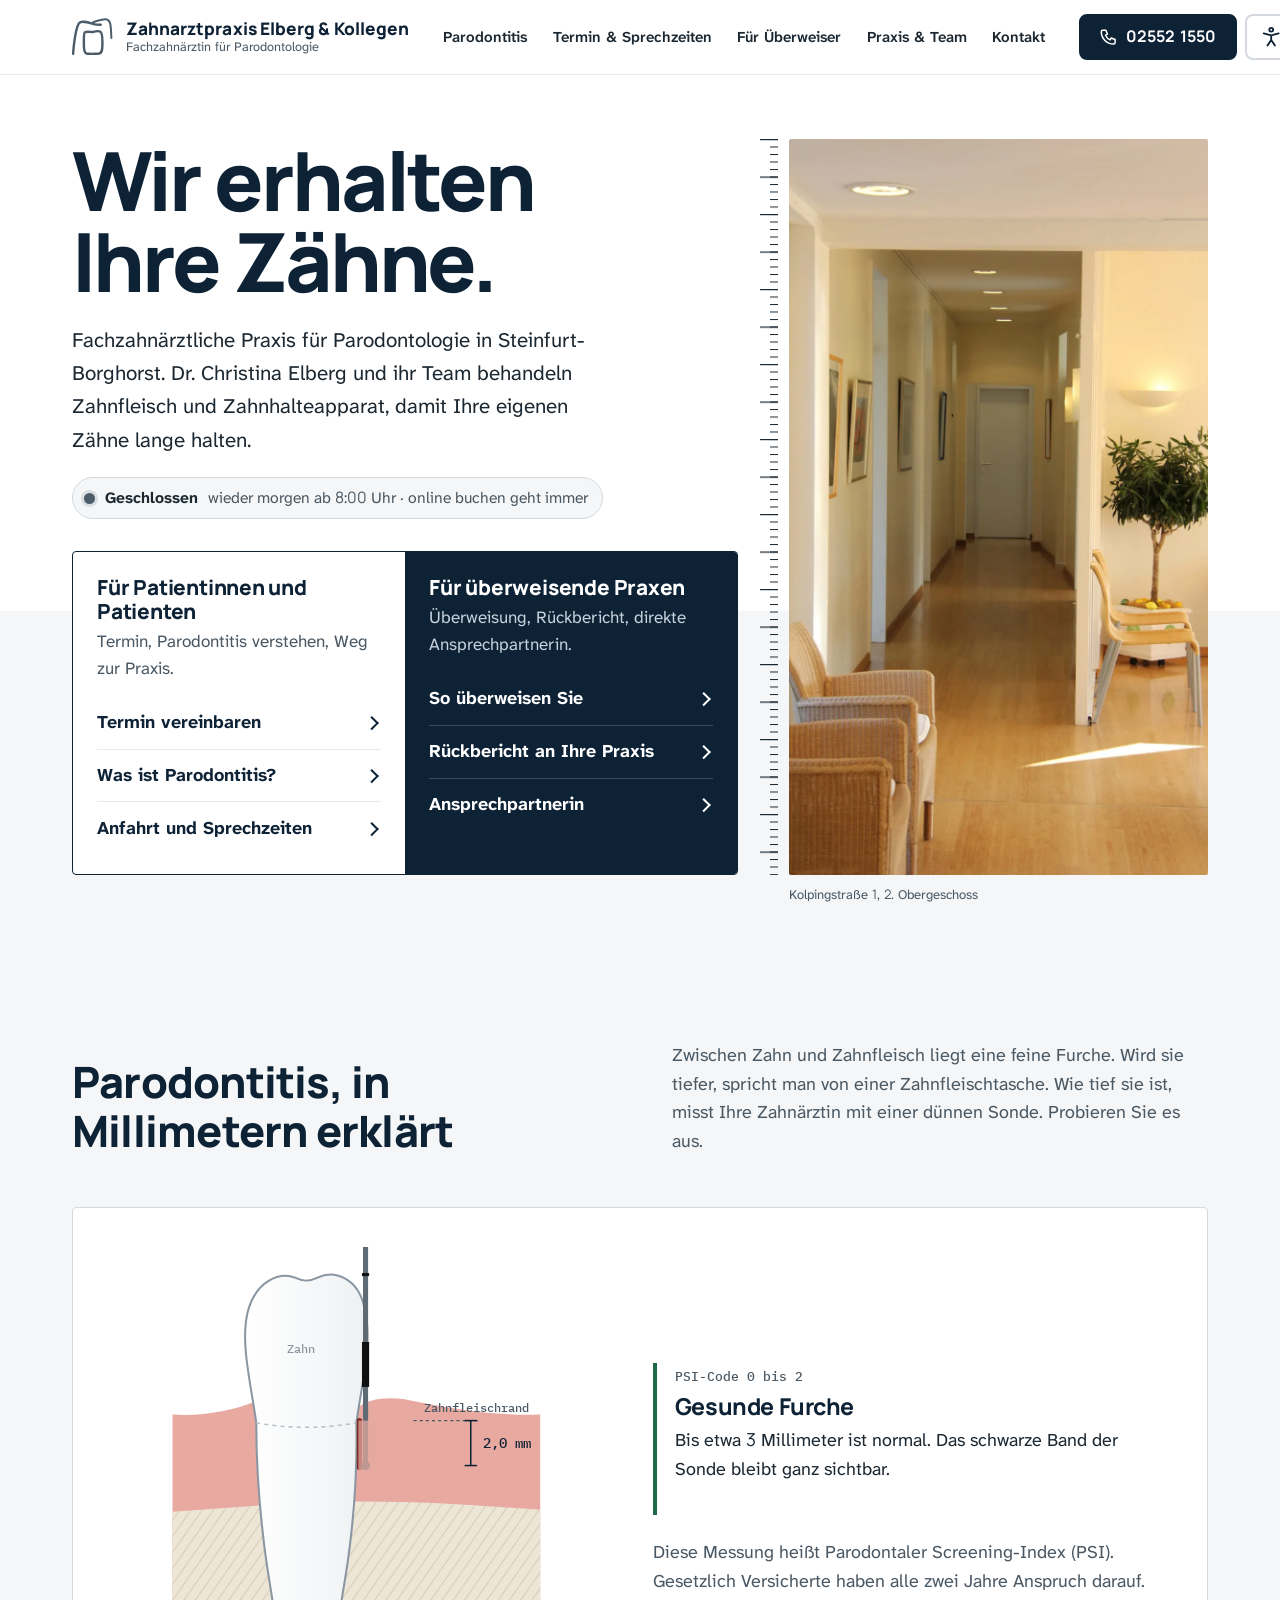
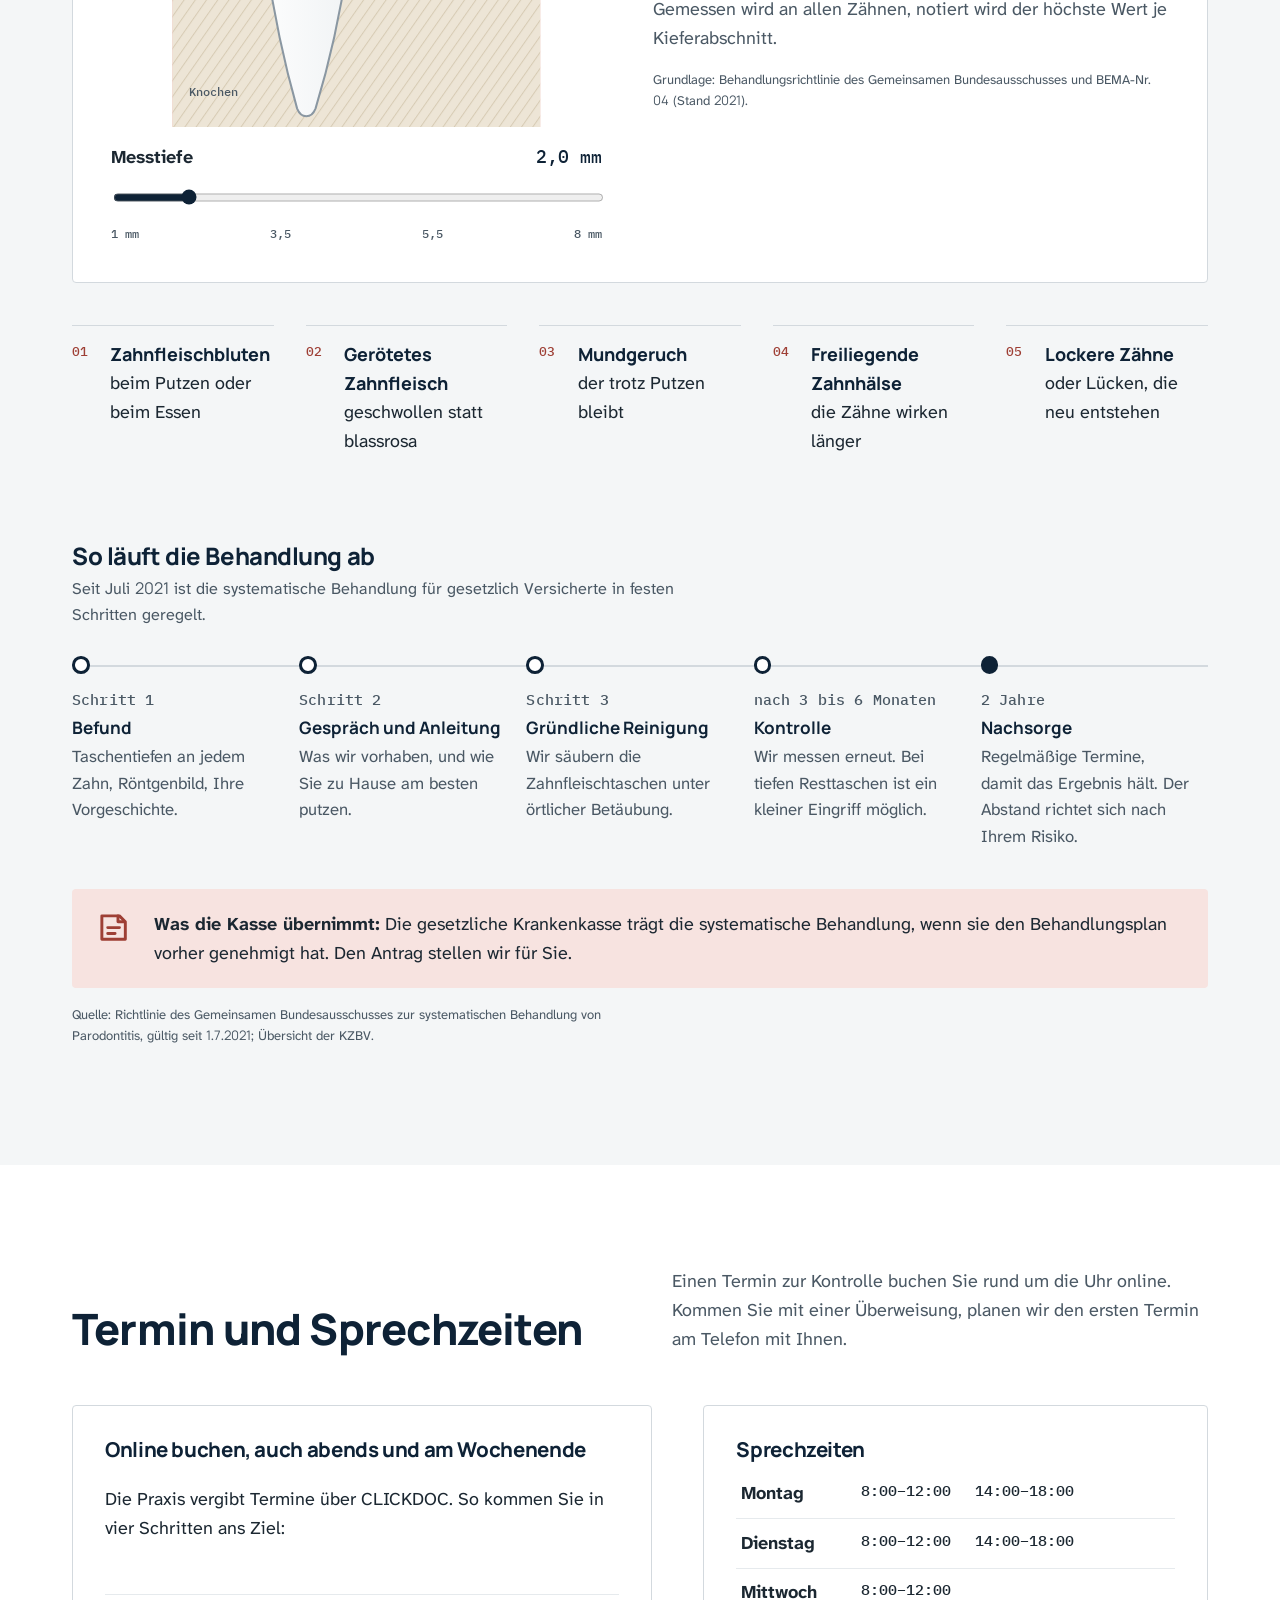
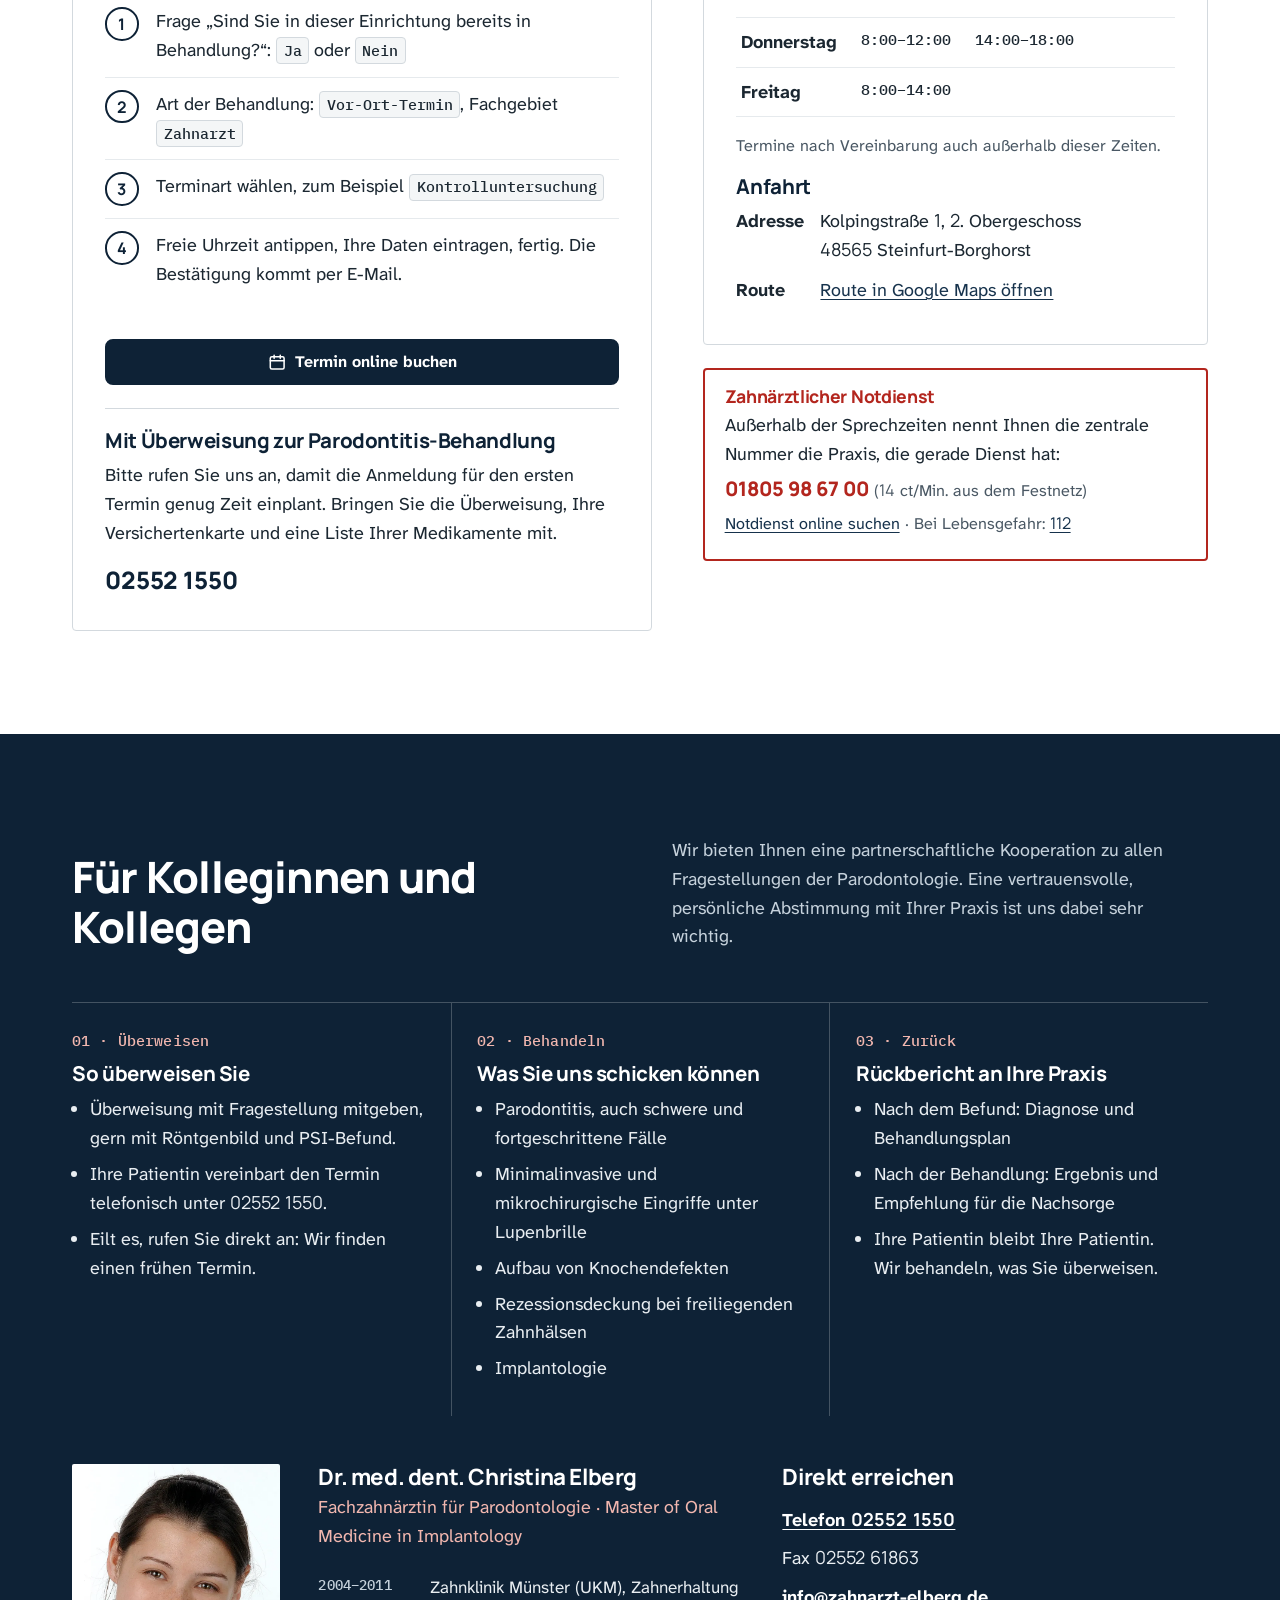
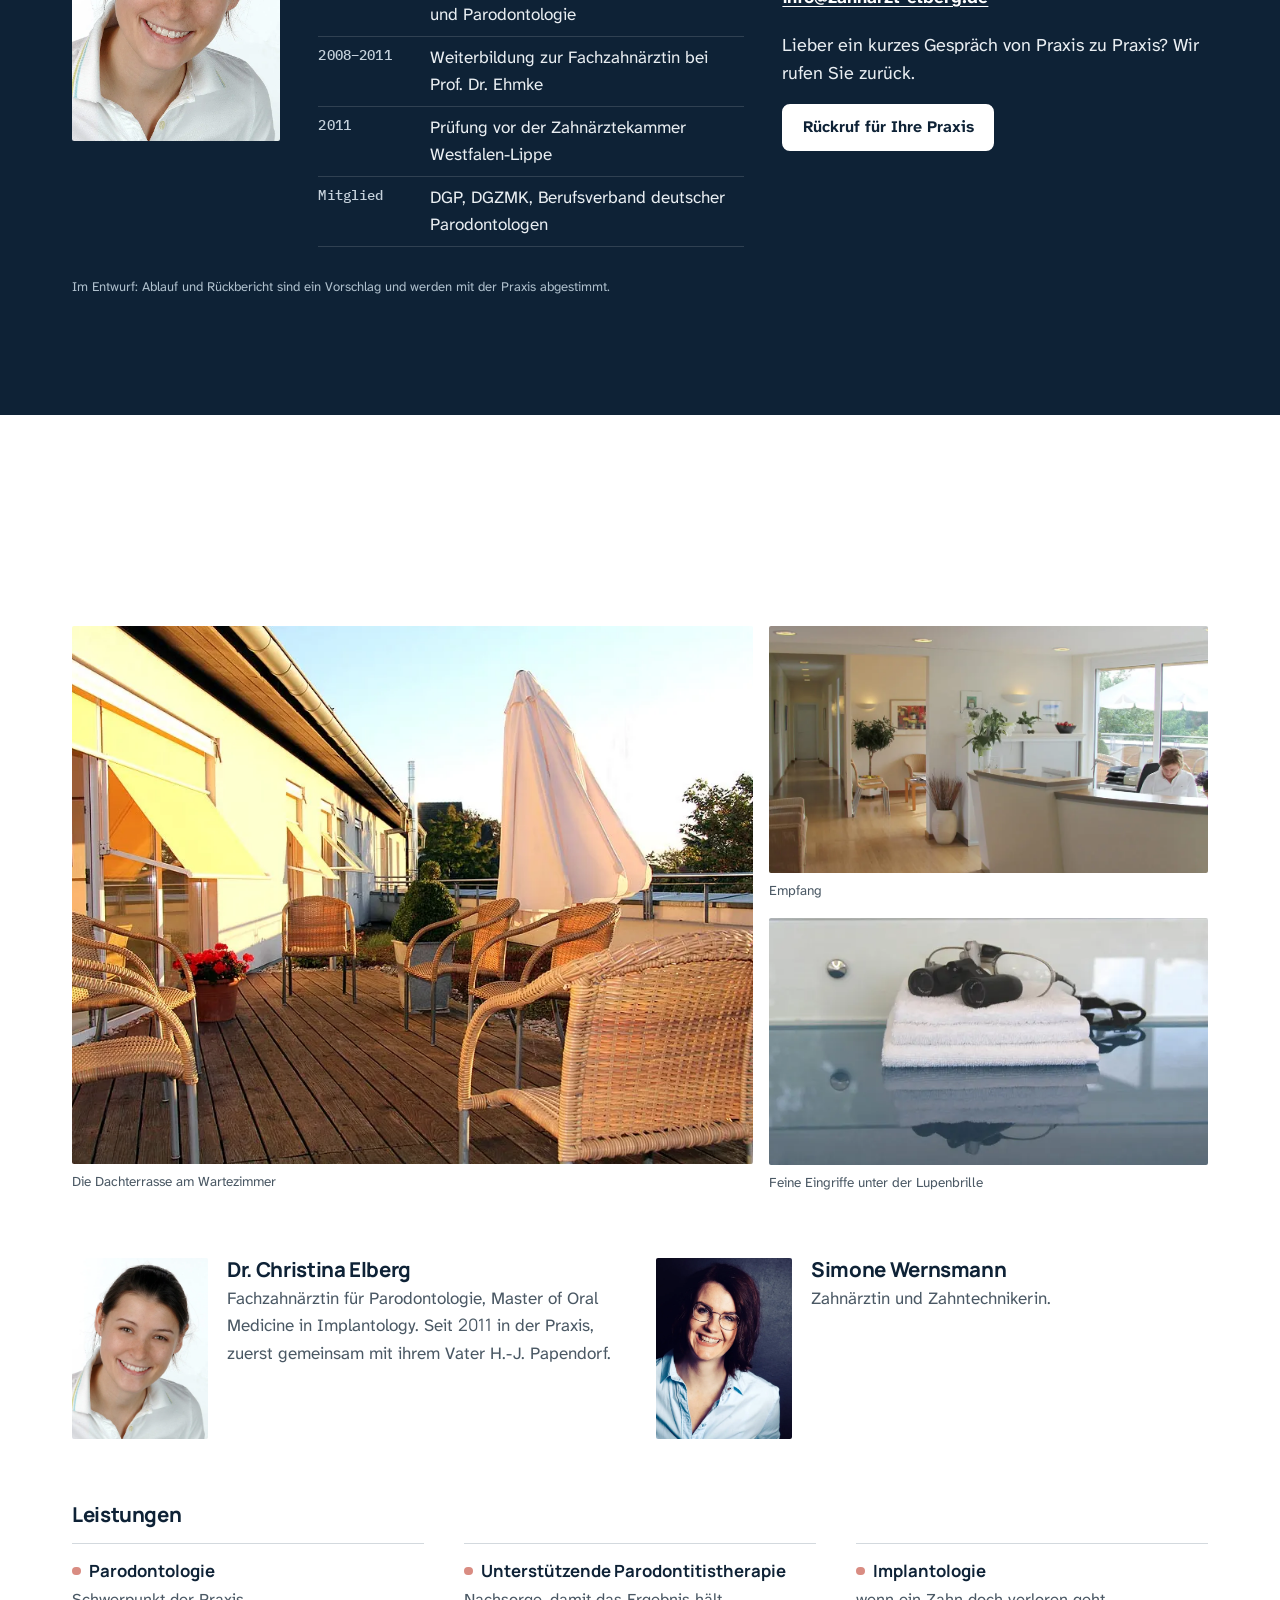
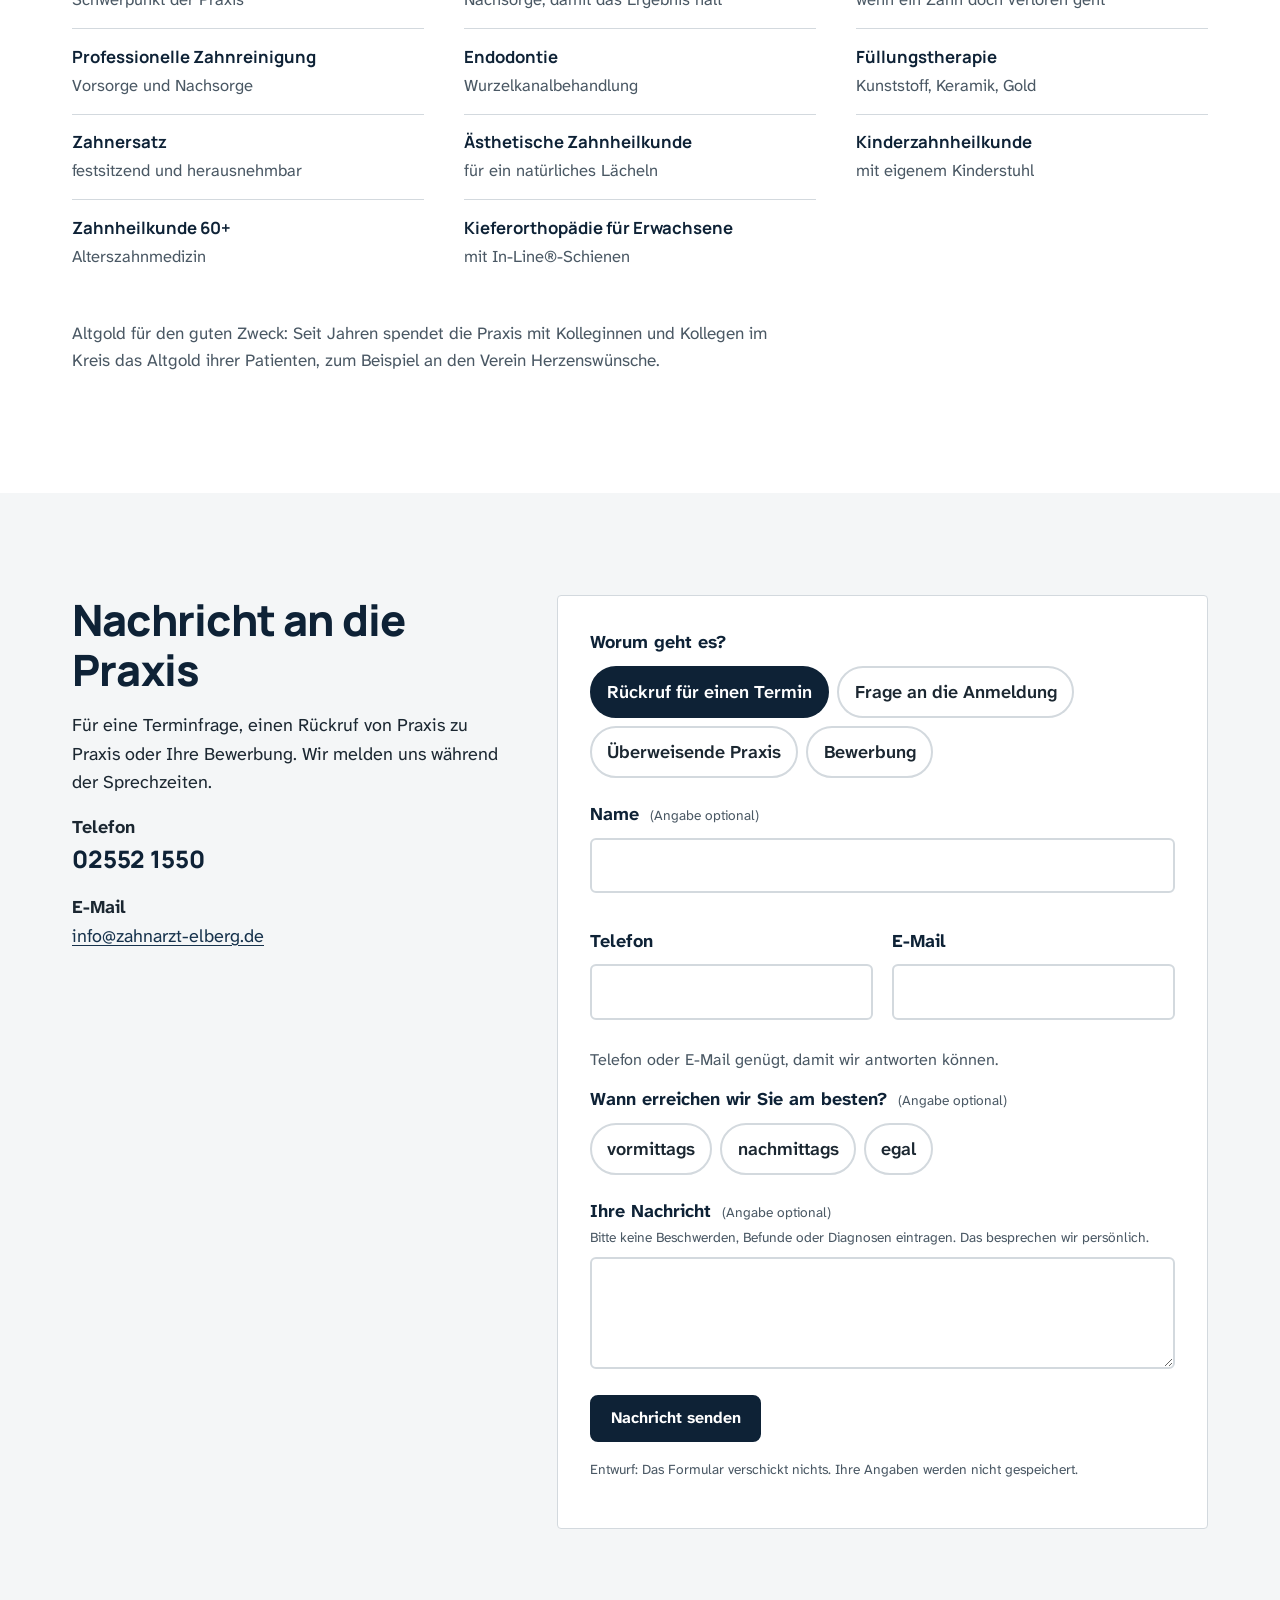
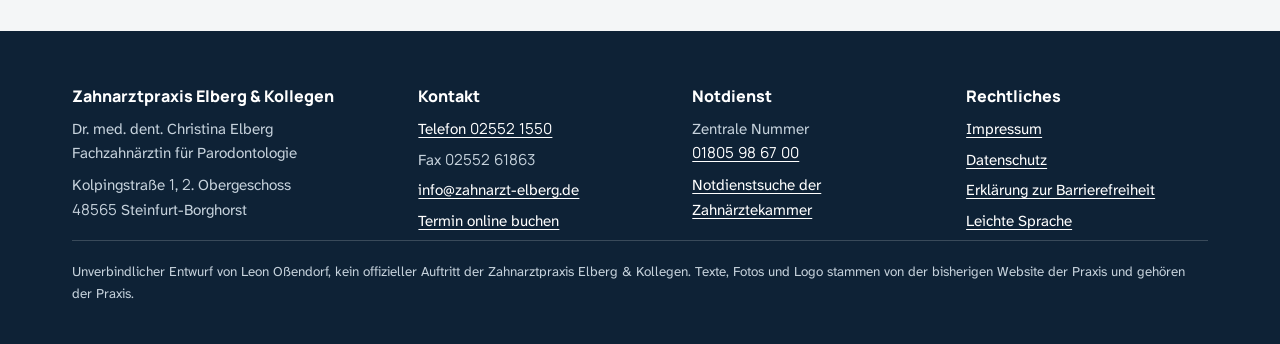
==== index.html @ 9e12cff1 "Entwurf Zahnarztpraxis Elberg & Kollegen Co-Authored-By: Claude Opus 5.5 <noreply@anthropic.com>" ====
<!doctype html>
<html lang="de-DE">
<head>
<meta charset="utf-8">
<meta name="viewport" content="width=device-width, initial-scale=1">
<meta name="robots" content="noindex,nofollow">
<title>Zahnarztpraxis Elberg &amp; Kollegen · Parodontologie in Steinfurt-Borghorst (Entwurf)</title>
<meta name="description" content="Unverbindlicher Entwurf: Fachzahnärztliche Praxis für Parodontologie, Dr. Christina Elberg, Kolpingstraße 1, Steinfurt-Borghorst.">
<link rel="icon" href="img/favicon.svg" type="image/svg+xml">
<link rel="preload" href="fonts/manrope-var.woff2" as="font" type="font/woff2" crossorigin>
<link rel="preload" href="fonts/atkinson-var.woff2" as="font" type="font/woff2" crossorigin>
<link rel="stylesheet" href="css/style.css">
<script>try{var a=JSON.parse(localStorage.getItem('ansicht')||'{}'),h=document.documentElement;if(a.schrift)h.dataset.schrift=a.schrift;['kontrast','ruhe','abstand','links'].forEach(function(k){if(a[k])h.dataset[k]='1';});}catch(e){}</script>
</head>
<body>
<a class="skip" href="#inhalt">Zum Inhalt springen</a>

<svg width="0" height="0" style="position:absolute" aria-hidden="true">
  <defs>
    <symbol id="logo" viewBox="0 0 604 548">
      <g fill="none" stroke="currentColor" stroke-linecap="round" stroke-linejoin="round">
        <path d="M16 530C28 380 46 170 104 76C140 30 240 66 322 90C364 101 398 102 426 100" stroke-width="36"/>
        <path d="M310 62C380 40 446 18 498 20C540 24 560 58 568 92C578 162 582 232 584 296" stroke-width="30"/>
        <path d="M192 212C232 188 280 216 314 206C354 194 398 186 424 206C450 228 452 300 450 400C448 478 444 518 402 526C334 534 262 534 216 526C182 518 176 470 176 400C176 300 170 228 192 212Z" stroke-width="36"/>
      </g>
    </symbol>
    <symbol id="i-tel" viewBox="0 0 24 24"><path fill="none" stroke="currentColor" stroke-width="2" stroke-linecap="round" stroke-linejoin="round" d="M5 3h4l2 5-2.5 1.5a11 11 0 0 0 6 6L16 13l5 2v4a2 2 0 0 1-2 2A16 16 0 0 1 3 5a2 2 0 0 1 2-2"/></symbol>
    <symbol id="i-kal" viewBox="0 0 24 24"><g fill="none" stroke="currentColor" stroke-width="2" stroke-linecap="round"><rect x="3" y="5" width="18" height="16" rx="2"/><path d="M3 10h18M8 3v4M16 3v4"/></g></symbol>
    <symbol id="i-ansicht" viewBox="0 0 24 24"><g fill="none" stroke="currentColor" stroke-width="2" stroke-linecap="round" stroke-linejoin="round"><circle cx="12" cy="4" r="2"/><path d="M4 8l8 2 8-2M12 10v5M12 15l-4 6M12 15l4 6"/></g></symbol>
    <symbol id="i-kasse" viewBox="0 0 24 24"><g fill="none" stroke="currentColor" stroke-width="2" stroke-linecap="round" stroke-linejoin="round"><path d="M4 4h12l4 4v12H4z"/><path d="M8 12h8M8 16h5M15 4v4h4"/></g></symbol>
    <pattern id="ticks-v" width="22" height="7.5" patternUnits="userSpaceOnUse"><path d="M22 .5H14" stroke="currentColor" stroke-width="1"/></pattern>
    <pattern id="ticks-v5" width="22" height="37.5" patternUnits="userSpaceOnUse"><path d="M22 .5H4" stroke="currentColor" stroke-width="1.4"/></pattern>
    <pattern id="ticks-h" width="7.5" height="22" patternUnits="userSpaceOnUse"><path d="M.5 0V8" stroke="currentColor" stroke-width="1"/></pattern>
    <pattern id="ticks-h5" width="37.5" height="22" patternUnits="userSpaceOnUse"><path d="M.5 0V16" stroke="currentColor" stroke-width="1.4"/></pattern>
  </defs>
</svg>

<header class="kopf">
  <div class="huelle kopf__innen">
    <a class="marke" href="#inhalt" aria-label="Zahnarztpraxis Elberg und Kollegen, zum Seitenanfang">
      <svg viewBox="0 0 604 548" aria-hidden="true"><use href="#logo"/></svg>
      <span class="marke__name"><b><span class="zp">Zahnarztpraxis </span>Elberg &amp; Kollegen</b><span>Fachzahnärztin für Parodontologie</span></span>
    </a>
    <nav class="nav" id="nav" aria-label="Hauptmenü">
      <ul>
        <li><a href="#parodontitis">Parodontitis</a></li>
        <li><a href="#termin">Termin &amp; Sprechzeiten</a></li>
        <li><a href="#ueberweisung">Für Überweiser</a></li>
        <li><a href="#praxis">Praxis &amp; Team</a></li>
        <li><a href="#kontakt">Kontakt</a></li>
      </ul>
    </nav>
    <div class="kopf__aktion">
      <a class="knopf kopf__tel" href="tel:+4925521550"><svg viewBox="0 0 24 24" aria-hidden="true"><use href="#i-tel"/></svg><span>02552 1550</span><b class="sr">Praxis anrufen: 02552 1550</b></a>
      <button class="knopf-ansicht" type="button" id="ansicht-oeffnen" aria-haspopup="dialog" aria-controls="ansicht"><svg viewBox="0 0 24 24" aria-hidden="true"><use href="#i-ansicht"/></svg><span class="wort">Ansicht</span><span class="sr"> anpassen: Schrift, Kontrast, Vorlesen</span></button>
      <button class="knopf knopf--hell menue-knopf" type="button" aria-expanded="false" aria-controls="nav" id="menue">Menü</button>
    </div>
  </div>
</header>

<main id="inhalt">

<!-- ================= HERO ================= -->
<section class="hero" aria-labelledby="h1">
  <div class="huelle hero__raster">
    <div>
      <h1 id="h1">Wir erhalten Ihre Zähne.</h1>
      <p class="hero__satz">Fachzahnärztliche Praxis für Parodontologie in Steinfurt-Borghorst. Dr. Christina Elberg und ihr Team behandeln Zahnfleisch und Zahnhalteapparat, damit Ihre eigenen Zähne lange halten.</p>
      <p class="status zu" data-status aria-live="polite"><i aria-hidden="true"></i><b data-status-wort>Sprechzeiten</b><span data-status-rest>Mo, Di, Do 8–12 und 14–18 Uhr</span></p>
      <div class="wege">
        <div class="weg">
          <h2>Für Patientinnen und Patienten</h2>
          <p>Termin, Parodontitis verstehen, Weg zur Praxis.</p>
          <ul>
            <li><a href="#termin">Termin vereinbaren</a></li>
            <li><a href="#parodontitis">Was ist Parodontitis?</a></li>
            <li><a href="#anfahrt">Anfahrt und Sprechzeiten</a></li>
          </ul>
        </div>
        <div class="weg weg--kollegen">
          <h2>Für überweisende Praxen</h2>
          <p>Überweisung, Rückbericht, direkte Ansprechpartnerin.</p>
          <ul>
            <li><a href="#ueberweisung">So überweisen Sie</a></li>
            <li><a href="#rueckbericht">Rückbericht an Ihre Praxis</a></li>
            <li><a href="#ansprechpartnerin">Ansprechpartnerin</a></li>
          </ul>
        </div>
      </div>
    </div>
    <figure class="hero__bild">
      <svg class="mass" aria-hidden="true" preserveAspectRatio="none"><rect width="100%" height="100%" fill="url(#ticks-v)"/><rect width="100%" height="100%" fill="url(#ticks-v5)"/></svg>
      <picture><source srcset="img/flur.webp" type="image/webp"><img src="img/flur.jpg" width="1024" height="1536" alt="Heller Flur der Praxis mit Holzboden, Korbstühlen und einem kleinen Olivenbaum, am Ende die Behandlungsräume."></picture>
      <figcaption>Kolpingstraße 1, 2. Obergeschoss</figcaption>
    </figure>
  </div>
</section>

<!-- ================= PARODONTITIS ================= -->
<section class="abschnitt abschnitt--papier" id="parodontitis" aria-labelledby="h-paro">
  <div class="huelle">
    <div class="abschnitt__kopf einblenden">
      <h2 id="h-paro">Parodontitis, in Millimetern erklärt</h2>
      <p>Zwischen Zahn und Zahnfleisch liegt eine feine Furche. Wird sie tiefer, spricht man von einer Zahnfleischtasche. Wie tief sie ist, misst Ihre Zahnärztin mit einer dünnen Sonde. Probieren Sie es aus.</p>
    </div>

    <div class="sonde einblenden">
      <div class="sonde__bild">
        <svg viewBox="0 0 360 470" role="img" aria-labelledby="sonde-titel sonde-desc" id="sonde-svg">
          <title id="sonde-titel">Schnittbild: Zahn, Zahnfleisch und Knochen mit Messsonde</title>
          <desc id="sonde-desc">Die Sonde steckt in der Furche zwischen Zahn und Zahnfleisch. Je tiefer die Tasche, desto weiter verschwindet das schwarze Band der Sonde im Zahnfleisch.</desc>
          <defs>
            <pattern id="knochen-muster" width="9" height="9" patternUnits="userSpaceOnUse" patternTransform="rotate(35)"><rect width="9" height="9" fill="#EDE5D6"/><path d="M0 0V9" stroke="#D7CBB4" stroke-width="2"/></pattern>
            <linearGradient id="schmelz" x1="0" x2="1"><stop offset="0" stop-color="#FFFFFF"/><stop offset="1" stop-color="#EEF1F3"/></linearGradient>
          </defs>
          <!-- Zahnfleisch -->
          <path id="zahnfleisch" d="M181 158C190 148 214 146 232 150C270 158 320 166 360 164V470H150C165 380 178 260 181 158Z" fill="#E7A9A0"/>
          <path id="zahnfleisch-links" d="M0 164C30 166 60 160 84 150C82 210 86 300 110 470H0Z" fill="#E7A9A0"/>
          <!-- Knochen -->
          <path id="knochen" d="M0 300H360V470H0Z" fill="url(#knochen-muster)"/>
          <!-- Zahn -->
          <path d="M82 172C76 130 66 92 74 62C82 34 104 24 120 30C128 34 134 34 142 30C158 22 182 30 188 60C196 92 186 130 180 172C182 260 168 360 140 452C136 462 126 462 122 452C96 360 82 260 82 172Z" fill="url(#schmelz)" stroke="#8A97A2" stroke-width="2"/>
          <path d="M82 172C110 178 152 178 180 172" fill="none" stroke="#B8C1C8" stroke-width="1.5" stroke-dasharray="4 4"/>
          <!-- Tasche -->
          <path id="tasche" d="M183 170V210" stroke="#7C2E26" stroke-width="5" stroke-linecap="round"/>
          <!-- Sonde -->
          <g id="sonde">
            <line id="sonde-schaft" x1="189" y1="0" x2="189" y2="214" stroke="#5E6B75" stroke-width="5" stroke-linecap="round"/>
            <rect id="sonde-band" x="185.5" y="100" width="7" height="44" fill="#111"/>
            <rect id="sonde-ring1" x="185.5" y="60" width="7" height="3" fill="#111"/>
            <rect id="sonde-ring2" x="185.5" y="40" width="7" height="3" fill="#111"/>
            <circle id="sonde-spitze" cx="189" cy="214" r="4.5" fill="#5E6B75"/>
          </g>
          <!-- Schleier: Teil der Sonde im Zahnfleisch -->
          <rect id="schleier" x="182" y="170" width="20" height="40" fill="#E7A9A0" opacity=".72"/>
          <!-- Maßlinie -->
          <g font-family="Plex, Consolas, monospace" font-size="12" fill="#4A5864">
            <line x1="236" y1="170" x2="300" y2="170" stroke="#4A5864" stroke-dasharray="3 3"/>
            <text x="246" y="162">Zahnfleischrand</text>
            <line id="mass-linie" x1="292" y1="170" x2="292" y2="214" stroke="#0E2236" stroke-width="1.5"/>
            <line x1="286" y1="170" x2="298" y2="170" stroke="#0E2236" stroke-width="1.5"/>
            <line id="mass-ende" x1="286" y1="214" x2="298" y2="214" stroke="#0E2236" stroke-width="1.5"/>
            <text id="mass-text" x="304" y="196" fill="#0E2236" font-size="14">2 mm</text>
            <text x="16" y="440">Knochen</text>
            <text x="112" y="104" fill="#8A97A2">Zahn</text>
          </g>
        </svg>
        <div class="sonde__regler">
          <label for="tiefe">Messtiefe <output id="tiefe-wert" for="tiefe">2,0 mm</output></label>
          <input type="range" id="tiefe" min="1" max="8" step="0.5" value="2" aria-describedby="befund">
          <div class="sonde__stufen" aria-hidden="true"><span>1 mm</span><span>3,5</span><span>5,5</span><span>8 mm</span></div>
        </div>
      </div>
      <div class="sonde__text">
        <div class="befund" id="befund" data-stufe="1" aria-live="polite">
          <span class="code" data-code>PSI-Code 0 bis 2</span>
          <h3 data-titel>Gesunde Furche</h3>
          <p data-text>Bis etwa 3 Millimeter ist normal. Das schwarze Band der Sonde bleibt ganz sichtbar.</p>
        </div>
        <p>Diese Messung heißt Parodontaler Screening-Index (PSI). Gesetzlich Versicherte haben alle zwei Jahre Anspruch darauf. Gemessen wird an allen Zähnen, notiert wird der höchste Wert je Kieferabschnitt.</p>
        <p class="quelle">Grundlage: Behandlungsrichtlinie des Gemeinsamen Bundesausschusses und BEMA-Nr. 04 (Stand 2021).</p>
      </div>
    </div>

    <h3 class="sr">Woran Sie eine Parodontitis bemerken können</h3>
    <ul class="zeichen einblenden" aria-label="Woran Sie eine Parodontitis bemerken können">
      <li><b>Zahnfleischbluten</b>beim Putzen oder beim Essen</li>
      <li><b>Gerötetes Zahnfleisch</b>geschwollen statt blassrosa</li>
      <li><b>Mundgeruch</b>der trotz Putzen bleibt</li>
      <li><b>Freiliegende Zahnhälse</b>die Zähne wirken länger</li>
      <li><b>Lockere Zähne</b>oder Lücken, die neu entstehen</li>
    </ul>

    <div class="ablauf einblenden">
      <h3>So läuft die Behandlung ab</h3>
      <p class="klein">Seit Juli 2021 ist die systematische Behandlung für gesetzlich Versicherte in festen Schritten geregelt.</p>
      <ol class="schritte">
        <li><span class="mono">Schritt 1</span><b>Befund</b><p>Taschentiefen an jedem Zahn, Röntgenbild, Ihre Vorgeschichte.</p></li>
        <li><span class="mono">Schritt 2</span><b>Gespräch und Anleitung</b><p>Was wir vorhaben, und wie Sie zu Hause am besten putzen.</p></li>
        <li><span class="mono">Schritt 3</span><b>Gründliche Reinigung</b><p>Wir säubern die Zahnfleischtaschen unter örtlicher Betäubung.</p></li>
        <li><span class="mono">nach 3 bis 6 Monaten</span><b>Kontrolle</b><p>Wir messen erneut. Bei tiefen Resttaschen ist ein kleiner Eingriff möglich.</p></li>
        <li><span class="mono">2 Jahre</span><b>Nachsorge</b><p>Regelmäßige Termine, damit das Ergebnis hält. Der Abstand richtet sich nach Ihrem Risiko.</p></li>
      </ol>
      <div class="kasse">
        <svg viewBox="0 0 24 24" aria-hidden="true"><use href="#i-kasse"/></svg>
        <p><b>Was die Kasse übernimmt:</b> Die gesetzliche Krankenkasse trägt die systematische Behandlung, wenn sie den Behandlungsplan vorher genehmigt hat. Den Antrag stellen wir für Sie.</p>
      </div>
      <p class="quelle">Quelle: Richtlinie des Gemeinsamen Bundesausschusses zur systematischen Behandlung von Parodontitis, gültig seit 1.7.2021; Übersicht der KZBV.</p>
    </div>
  </div>
</section>

<!-- ================= TERMIN ================= -->
<section class="abschnitt" id="termin" aria-labelledby="h-termin">
  <div class="huelle">
    <div class="abschnitt__kopf einblenden">
      <h2 id="h-termin">Termin und Sprechzeiten</h2>
      <p>Einen Termin zur Kontrolle buchen Sie rund um die Uhr online. Kommen Sie mit einer Überweisung, planen wir den ersten Termin am Telefon mit Ihnen.</p>
    </div>
    <div class="termin">
      <div class="karte online einblenden">
        <h3>Online buchen, auch abends und am Wochenende</h3>
        <p>Die Praxis vergibt Termine über CLICKDOC. So kommen Sie in vier Schritten ans Ziel:</p>
        <ol>
          <li><span>Frage „Sind Sie in dieser Einrichtung bereits in Behandlung?“: <span class="wahl">Ja</span> oder <span class="wahl">Nein</span></span></li>
          <li><span>Art der Behandlung: <span class="wahl">Vor-Ort-Termin</span>, Fachgebiet <span class="wahl">Zahnarzt</span></span></li>
          <li><span>Terminart wählen, zum Beispiel <span class="wahl">Kontrolluntersuchung</span></span></li>
          <li><span>Freie Uhrzeit antippen, Ihre Daten eintragen, fertig. Die Bestätigung kommt per E-Mail.</span></li>
        </ol>
        <a class="knopf" href="https://clickdoc.de/appointmentbooking/arzt/Steinfurt/Zahnarzt/Dr-Christina-Elberg/787c7630-2cb7-417e-ade1-58a69722e612" rel="noopener"><svg viewBox="0 0 24 24" aria-hidden="true"><use href="#i-kal"/></svg>Termin online buchen</a>
        <div class="mitueberweisung">
          <h3>Mit Überweisung zur Parodontitis-Behandlung</h3>
          <p>Bitte rufen Sie uns an, damit die Anmeldung für den ersten Termin genug Zeit einplant. Bringen Sie die Überweisung, Ihre Versichertenkarte und eine Liste Ihrer Medikamente mit.</p>
          <a class="tel" href="tel:+4925521550">02552 1550</a>
        </div>
      </div>
      <div class="einblenden">
        <div class="karte" id="anfahrt">
          <h3>Sprechzeiten</h3>
          <table class="zeiten" id="zeiten">
            <caption class="sr">Sprechzeiten der Praxis</caption>
            <tbody>
              <tr data-tag="1"><th scope="row">Montag</th><td><span class="nw">8:00–12:00</span> <span class="nw">14:00–18:00</span></td></tr>
              <tr data-tag="2"><th scope="row">Dienstag</th><td><span class="nw">8:00–12:00</span> <span class="nw">14:00–18:00</span></td></tr>
              <tr data-tag="3"><th scope="row">Mittwoch</th><td><span class="nw">8:00–12:00</span></td></tr>
              <tr data-tag="4"><th scope="row">Donnerstag</th><td><span class="nw">8:00–12:00</span> <span class="nw">14:00–18:00</span></td></tr>
              <tr data-tag="5"><th scope="row">Freitag</th><td><span class="nw">8:00–14:00</span></td></tr>
            </tbody>
          </table>
          <p class="klein">Termine nach Vereinbarung auch außerhalb dieser Zeiten.</p>
          <h3>Anfahrt</h3>
          <dl class="anfahrt">
            <dt>Adresse</dt><dd>Kolpingstraße 1, 2. Obergeschoss<br>48565 Steinfurt-Borghorst</dd>
            <dt>Route</dt><dd><a href="https://www.google.com/maps/dir/?api=1&amp;destination=Kolpingstra%C3%9Fe+1%2C+48565+Steinfurt" rel="noopener">Route in Google Maps öffnen</a></dd>
          </dl>
        </div>
        <div class="notdienst">
          <h3>Zahnärztlicher Notdienst</h3>
          <p>Außerhalb der Sprechzeiten nennt Ihnen die zentrale Nummer die Praxis, die gerade Dienst hat:</p>
          <p><a class="tel" href="tel:+491805986700">01805 98 67 00</a> <span class="klein">(14 ct/Min. aus dem Festnetz)</span></p>
          <p class="klein"><a href="https://www.zahnaerzte-wl.de/pages/notdienstsuche" rel="noopener">Notdienst online suchen</a> · Bei Lebensgefahr: <a href="tel:112">112</a></p>
        </div>
      </div>
    </div>
  </div>
</section>

<!-- ================= ÜBERWEISER ================= -->
<section class="abschnitt kollegen" id="ueberweisung" aria-labelledby="h-kol">
  <div class="huelle">
    <div class="abschnitt__kopf einblenden">
      <h2 id="h-kol">Für Kolleginnen und Kollegen</h2>
      <p>Wir bieten Ihnen eine partnerschaftliche Kooperation zu allen Fragestellungen der Parodontologie. Eine vertrauensvolle, persönliche Abstimmung mit Ihrer Praxis ist uns dabei sehr wichtig.</p>
    </div>
    <div class="kol-raster einblenden">
      <div>
        <span class="mono">01 · Überweisen</span>
        <h3>So überweisen Sie</h3>
        <ul>
          <li>Überweisung mit Fragestellung mitgeben, gern mit Röntgenbild und PSI-Befund.</li>
          <li>Ihre Patientin vereinbart den Termin telefonisch unter 02552 1550.</li>
          <li>Eilt es, rufen Sie direkt an: Wir finden einen frühen Termin.</li>
        </ul>
      </div>
      <div>
        <span class="mono">02 · Behandeln</span>
        <h3>Was Sie uns schicken können</h3>
        <ul>
          <li>Parodontitis, auch schwere und fortgeschrittene Fälle</li>
          <li>Minimalinvasive und mikrochirurgische Eingriffe unter Lupenbrille</li>
          <li>Aufbau von Knochendefekten</li>
          <li>Rezessionsdeckung bei freiliegenden Zahnhälsen</li>
          <li>Implantologie</li>
        </ul>
      </div>
      <div id="rueckbericht">
        <span class="mono">03 · Zurück</span>
        <h3>Rückbericht an Ihre Praxis</h3>
        <ul>
          <li>Nach dem Befund: Diagnose und Behandlungsplan</li>
          <li>Nach der Behandlung: Ergebnis und Empfehlung für die Nachsorge</li>
          <li>Ihre Patientin bleibt Ihre Patientin. Wir behandeln, was Sie überweisen.</li>
        </ul>
      </div>
    </div>

    <div class="ansprech einblenden" id="ansprechpartnerin">
      <picture><source srcset="img/elberg.webp" type="image/webp"><img src="img/elberg.jpg" width="697" height="1024" loading="lazy" alt="Porträt von Dr. Christina Elberg in weißer Praxiskleidung, lächelnd."></picture>
      <div>
        <h3>Dr. med. dent. Christina Elberg</h3>
        <span class="rolle">Fachzahnärztin für Parodontologie · Master of Oral Medicine in Implantology</span>
        <ul class="vita">
          <li><span class="mono">2004–2011</span><span>Zahnklinik Münster (UKM), Zahnerhaltung und Parodontologie</span></li>
          <li><span class="mono">2008–2011</span><span>Weiterbildung zur Fachzahnärztin bei Prof. Dr. Ehmke</span></li>
          <li><span class="mono">2011</span><span>Prüfung vor der Zahnärztekammer Westfalen-Lippe</span></li>
          <li><span class="mono">Mitglied</span><span>DGP, DGZMK, Berufsverband deutscher Parodontologen</span></li>
        </ul>
      </div>
      <div>
        <h3>Direkt erreichen</h3>
        <div class="direkt">
          <a href="tel:+4925521550">Telefon 02552 1550</a>
          <span>Fax 02552 61863</span>
          <a href="mailto:info@zahnarzt-elberg.de">info@zahnarzt-elberg.de</a>
        </div>
        <p style="margin-top:1.2rem">Lieber ein kurzes Gespräch von Praxis zu Praxis? Wir rufen Sie zurück.</p>
        <a class="knopf" href="#kontakt" data-vorwahl="kollegen">Rückruf für Ihre Praxis</a>
      </div>
    </div>
    <p class="hinweis-entwurf">Im Entwurf: Ablauf und Rückbericht sind ein Vorschlag und werden mit der Praxis abgestimmt.</p>
  </div>
</section>

<!-- ================= PRAXIS ================= -->
<section class="abschnitt" id="praxis" aria-labelledby="h-praxis">
  <div class="huelle">
    <div class="abschnitt__kopf einblenden">
      <h2 id="h-praxis">Praxis und Team</h2>
      <p>Die Praxis liegt im 2. Obergeschoss. Wer warten muss, kann das auch draußen tun: Zum Wartebereich gehört eine Dachterrasse.</p>
    </div>
    <div class="praxis-bilder einblenden">
      <figure class="gross"><picture><source srcset="img/terrasse.webp" type="image/webp"><img src="img/terrasse.jpg" width="1024" height="683" loading="lazy" alt="Dachterrasse der Praxis mit Holzboden, Korbstühlen, Sonnenschirm und Blumen."></picture><figcaption>Die Dachterrasse am Wartezimmer</figcaption></figure>
      <figure><picture><source srcset="img/empfang.webp" type="image/webp"><img src="img/empfang.jpg" width="1024" height="869" loading="lazy" alt="Heller Empfangstresen der Praxis, dahinter der Flur zu den Behandlungsräumen."></picture><figcaption>Empfang</figcaption></figure>
      <figure><picture><source srcset="img/lupenbrille.webp" type="image/webp"><img src="img/lupenbrille.jpg" width="1024" height="386" loading="lazy" alt="Lupenbrille auf einem gefalteten weißen Handtuch."></picture><figcaption>Feine Eingriffe unter der Lupenbrille</figcaption></figure>
    </div>

    <div class="team einblenden">
      <div class="person">
        <picture><source srcset="img/elberg.webp" type="image/webp"><img src="img/elberg.jpg" width="697" height="1024" loading="lazy" alt="Dr. Christina Elberg"></picture>
        <div><h3>Dr. Christina Elberg</h3><p>Fachzahnärztin für Parodontologie, Master of Oral Medicine in Implantology. Seit 2011 in der Praxis, zuerst gemeinsam mit ihrem Vater H.-J. Papendorf.</p></div>
      </div>
      <div class="person">
        <picture><source srcset="img/wernsmann.webp" type="image/webp"><img src="img/wernsmann.jpg" width="960" height="1280" loading="lazy" alt="Simone Wernsmann"></picture>
        <div><h3>Simone Wernsmann</h3><p>Zahnärztin und Zahntechnikerin.</p></div>
      </div>
    </div>

    <h3 style="margin-bottom:1rem">Leistungen</h3>
    <ul class="leistungen einblenden">
      <li class="schwer"><b>Parodontologie</b><span>Schwerpunkt der Praxis</span></li>
      <li class="schwer"><b>Unterstützende Parodontitistherapie</b><span>Nachsorge, damit das Ergebnis hält</span></li>
      <li class="schwer"><b>Implantologie</b><span>wenn ein Zahn doch verloren geht</span></li>
      <li><b>Professionelle Zahnreinigung</b><span>Vorsorge und Nachsorge</span></li>
      <li><b>Endodontie</b><span>Wurzelkanalbehandlung</span></li>
      <li><b>Füllungstherapie</b><span>Kunststoff, Keramik, Gold</span></li>
      <li><b>Zahnersatz</b><span>festsitzend und herausnehmbar</span></li>
      <li><b>Ästhetische Zahnheilkunde</b><span>für ein natürliches Lächeln</span></li>
      <li><b>Kinderzahnheilkunde</b><span>mit eigenem Kinderstuhl</span></li>
      <li><b>Zahnheilkunde 60+</b><span>Alterszahnmedizin</span></li>
      <li><b>Kieferorthopädie für Erwachsene</b><span>mit In-Line®-Schienen</span></li>
    </ul>
    <p class="spende">Altgold für den guten Zweck: Seit Jahren spendet die Praxis mit Kolleginnen und Kollegen im Kreis das Altgold ihrer Patienten, zum Beispiel an den Verein Herzenswünsche.</p>
  </div>
</section>

<!-- ================= KONTAKT ================= -->
<section class="abschnitt abschnitt--papier" id="kontakt" aria-labelledby="h-kontakt">
  <div class="huelle form-raster">
    <div class="einblenden">
      <h2 id="h-kontakt">Nachricht an die Praxis</h2>
      <p style="margin-top:1rem">Für eine Terminfrage, einen Rückruf von Praxis zu Praxis oder Ihre Bewerbung. Wir melden uns während der Sprechzeiten.</p>
      <p><b>Telefon</b><br><a class="tel" href="tel:+4925521550">02552 1550</a></p>
      <p><b>E-Mail</b><br><a href="mailto:info@zahnarzt-elberg.de">info@zahnarzt-elberg.de</a></p>
    </div>
    <div class="einblenden">
      <form class="nachricht" id="nachricht" novalidate>
        <fieldset>
          <legend>Worum geht es?</legend>
          <div class="chips">
            <label><input type="radio" name="anliegen" value="rueckruf" checked><span>Rückruf für einen Termin</span></label>
            <label><input type="radio" name="anliegen" value="frage"><span>Frage an die Anmeldung</span></label>
            <label><input type="radio" name="anliegen" value="kollegen"><span>Überweisende Praxis</span></label>
            <label><input type="radio" name="anliegen" value="bewerbung"><span>Bewerbung</span></label>
          </div>
        </fieldset>

        <fieldset data-nur="bewerbung" hidden>
          <legend>Welche Stelle? <span class="opt">(Angabe optional)</span></legend>
          <div class="chips">
            <label><input type="radio" name="stelle" value="zfa"><span>Zahnmedizinische Fachangestellte</span></label>
            <label><input type="radio" name="stelle" value="prophylaxe"><span>Prophylaxe (ZMP, DH)</span></label>
            <label><input type="radio" name="stelle" value="ausbildung"><span>Ausbildung</span></label>
            <label><input type="radio" name="stelle" value="initiativ"><span>Initiativ</span></label>
          </div>
        </fieldset>

        <div class="felder">
          <div class="feld" data-nur="kollegen" hidden><label for="f-praxis">Ihre Praxis <span class="opt">(Angabe optional)</span></label><input id="f-praxis" name="praxis" autocomplete="organization"></div>
          <div class="feld feld--breit"><label for="f-name">Name <span class="opt">(Angabe optional)</span></label><input id="f-name" name="name" autocomplete="name"></div>
          <div class="feld"><label for="f-tel">Telefon</label><input id="f-tel" name="telefon" type="tel" autocomplete="tel" aria-describedby="f-pflicht"></div>
          <div class="feld"><label for="f-mail">E-Mail</label><input id="f-mail" name="email" type="email" autocomplete="email" aria-describedby="f-pflicht"></div>
          <p class="klein feld--breit" id="f-pflicht" style="margin:-.4rem 0 .8rem">Telefon oder E-Mail genügt, damit wir antworten können.</p>
        </div>

        <fieldset>
          <legend>Wann erreichen wir Sie am besten? <span class="opt">(Angabe optional)</span></legend>
          <div class="chips">
            <label><input type="radio" name="zeit" value="vormittags"><span>vormittags</span></label>
            <label><input type="radio" name="zeit" value="nachmittags"><span>nachmittags</span></label>
            <label><input type="radio" name="zeit" value="egal"><span>egal</span></label>
          </div>
        </fieldset>

        <div class="feld"><label for="f-text">Ihre Nachricht <span class="opt">(Angabe optional)</span><small>Bitte keine Beschwerden, Befunde oder Diagnosen eintragen. Das besprechen wir persönlich.</small></label><textarea id="f-text" name="nachricht"></textarea></div>

        <p class="fehler" id="f-fehler" role="alert" hidden>Bitte geben Sie eine Telefonnummer oder eine E-Mail-Adresse an.</p>
        <button class="knopf" type="submit">Nachricht senden</button>
        <p class="datenschutz-hinweis">Entwurf: Das Formular verschickt nichts. Ihre Angaben werden nicht gespeichert.</p>
      </form>
      <div class="bestaetigung" id="f-danke" tabindex="-1" hidden>
        <h3>Danke, Ihre Nachricht ist angekommen.</h3>
        <p data-danke-text>In der fertigen Website ginge sie jetzt verschlüsselt an die Anmeldung. Wir melden uns während der Sprechzeiten.</p>
        <p class="klein" style="margin:0">Entwurf: Es wurde nichts verschickt.</p>
      </div>
    </div>
  </div>
</section>

</main>

<footer class="fuss">
  <div class="huelle">
    <div class="fuss__raster">
      <div>
        <h2>Zahnarztpraxis Elberg &amp; Kollegen</h2>
        <p>Dr. med. dent. Christina Elberg<br>Fachzahnärztin für Parodontologie</p>
        <p>Kolpingstraße 1, 2. Obergeschoss<br>48565 Steinfurt-Borghorst</p>
      </div>
      <div>
        <h2>Kontakt</h2>
        <ul>
          <li><a href="tel:+4925521550">Telefon 02552 1550</a></li>
          <li>Fax 02552 61863</li>
          <li><a href="mailto:info@zahnarzt-elberg.de">info@zahnarzt-elberg.de</a></li>
          <li><a href="https://clickdoc.de/appointmentbooking/arzt/Steinfurt/Zahnarzt/Dr-Christina-Elberg/787c7630-2cb7-417e-ade1-58a69722e612" rel="noopener">Termin online buchen</a></li>
        </ul>
      </div>
      <div>
        <h2>Notdienst</h2>
        <p>Zentrale Nummer<br><a href="tel:+491805986700">01805 98 67 00</a></p>
        <p><a href="https://www.zahnaerzte-wl.de/pages/notdienstsuche" rel="noopener">Notdienstsuche der Zahnärztekammer</a></p>
      </div>
      <div>
        <h2>Rechtliches</h2>
        <ul>
          <li><a href="impressum.html">Impressum</a></li>
          <li><a href="datenschutz.html">Datenschutz</a></li>
          <li><a href="barrierefreiheit.html">Erklärung zur Barrierefreiheit</a></li>
          <li><a href="leichte-sprache.html">Leichte Sprache</a></li>
        </ul>
      </div>
    </div>
    <p class="fuss__entwurf">Unverbindlicher Entwurf von Leon Oßendorf, kein offizieller Auftritt der Zahnarztpraxis Elberg &amp; Kollegen. Texte, Fotos und Logo stammen von der bisherigen Website der Praxis und gehören der Praxis.</p>
  </div>
</footer>

<dialog class="ansicht" id="ansicht" aria-labelledby="ansicht-titel">
  <form method="dialog" class="ansicht__innen">
    <div class="ansicht__kopf">
      <h2 id="ansicht-titel">Ansicht anpassen</h2>
      <button class="ansicht__zu" value="zu" aria-label="Schließen">×</button>
    </div>
    <fieldset class="ansicht__gruppe">
      <legend>Schriftgröße</legend>
      <div class="chips">
        <label><input type="radio" name="schrift" value=""><span>normal</span></label>
        <label><input type="radio" name="schrift" value="gross"><span>groß</span></label>
        <label><input type="radio" name="schrift" value="sehrgross"><span>sehr groß</span></label>
      </div>
    </fieldset>
    <div class="ansicht__schalter">
      <label class="schalter">Hoher Kontrast <input type="checkbox" data-opt="kontrast"></label>
      <label class="schalter">Mehr Zeilenabstand <input type="checkbox" data-opt="abstand"></label>
      <label class="schalter">Links unterstreichen <input type="checkbox" data-opt="links"></label>
      <label class="schalter">Bewegungen ausschalten <input type="checkbox" data-opt="ruhe"></label>
    </div>
    <div class="ansicht__unten">
      <button class="knopf" type="button" id="vorlesen">Seite vorlesen</button>
      <a class="knopf knopf--hell" href="leichte-sprache.html">Leichte Sprache</a>
      <a class="knopf knopf--hell" href="barrierefreiheit.html">Erklärung zur Barrierefreiheit</a>
    </div>
  </form>
</dialog>

<script src="js/main.js" defer></script>
</body>
</html>
---- css/style.css ----
/* Zahnarztpraxis Elberg & Kollegen – Entwurf von Leon Oßendorf. Keine Cookies, kein Tracking, Schriften lokal. */
@font-face{font-family:"Atkinson";src:url("../fonts/atkinson-var.woff2") format("woff2");font-weight:200 800;font-display:swap}
@font-face{font-family:"Manrope";src:url("../fonts/manrope-var.woff2") format("woff2");font-weight:200 800;font-display:swap}
@font-face{font-family:"Ziffern";src:url("../fonts/manrope-var.woff2") format("woff2");font-weight:200 800;font-display:swap;unicode-range:U+0030-0039}
@font-face{font-family:"Plex";src:url("../fonts/ibm-plex-mono-latin-500-normal.woff2") format("woff2");font-weight:500;font-display:swap}

:root{
  --navy:#0E2236; --navy2:#16324C; --schiefer:#4C5C69; --text:#1B2731; --text2:#4A5864;
  --papier:#F4F6F7; --weiss:#FFFFFF; --linie:#D3D9DE; --linie2:#E6EAED;
  --rose:#D98C82; --rose-text:#9E3F35; --rose-hell:#F7E3E0; --knochen:#E9E1D2;
  --not:#B3261E; --ok:#1E6B47; --fokus:#C4560F;
  --fs:1.125rem; --breite:76rem; --rand:clamp(1.15rem,4vw,2.5rem);
  --mono:"Plex",ui-monospace,Consolas,monospace; --kopf:"Manrope",system-ui,sans-serif;
}
html[data-schrift="gross"]{--fs:1.3rem}
html[data-schrift="sehrgross"]{--fs:1.5rem}
html[data-kontrast="1"]{--text:#000;--text2:#111;--schiefer:#0E2236;--linie:#5A6670;--papier:#FFF;--rose-text:#7A2219}
html[data-abstand="1"] body{line-height:1.9}
html[data-abstand="1"] p,html[data-abstand="1"] li{letter-spacing:.012em;word-spacing:.06em}
html[data-links="1"] a{text-decoration:underline!important;text-underline-offset:.18em}

*,*::before,*::after{box-sizing:border-box}
html{scroll-behavior:smooth;-webkit-text-size-adjust:100%}
@media (prefers-reduced-motion:reduce){html{scroll-behavior:auto}}
html[data-ruhe="1"]{scroll-behavior:auto}
body{margin:0;font:400 var(--fs)/1.6 "Ziffern","Atkinson",system-ui,sans-serif;color:var(--text);background:var(--weiss)}
img{max-width:100%;height:auto;display:block}
a{color:var(--navy2);text-underline-offset:.18em;text-decoration-thickness:.07em}
a:hover{color:var(--rose-text)}
:focus-visible{outline:3px solid var(--fokus);outline-offset:3px;border-radius:2px}
h1,h2,h3,h4{font-family:var(--kopf);color:var(--navy);line-height:1.15;letter-spacing:-.018em;margin:0}
h2{font-size:clamp(1.85rem,3.4vw,2.7rem);font-weight:800}
h3{font-size:1.28rem;font-weight:750}
p{margin:0 0 1rem;max-width:66ch}
.mono{font-family:var(--mono);font-size:.82em;letter-spacing:.01em}
.klein{font-size:.9em;color:var(--text2)}
.sr{position:absolute!important;width:1px;height:1px;overflow:hidden;clip:rect(0 0 0 0);white-space:nowrap}
.huelle{max-width:var(--breite);margin:0 auto;padding:0 var(--rand)}
.skip{position:absolute;left:1rem;top:-4rem;background:var(--navy);color:#fff;padding:.7rem 1rem;z-index:100;font-weight:700;border-radius:0 0 6px 6px}
.skip:focus{top:0;color:#fff}

/* ---------- Kopf ---------- */
.kopf{position:sticky;top:0;z-index:40;background:rgba(255,255,255,.96);backdrop-filter:saturate(1.2) blur(6px);border-bottom:1px solid var(--linie2)}
.kopf__innen{display:flex;align-items:center;gap:1.4rem;min-height:4.6rem}
.marke{display:flex;align-items:center;gap:.8rem;text-decoration:none;color:var(--navy);flex:0 0 auto}
.marke svg{width:2.55rem;height:auto;color:var(--schiefer)}
.marke__name{display:flex;flex-direction:column;line-height:1.1}
.marke__name b{font:800 1.08rem/1.1 var(--kopf);letter-spacing:.005em}
.marke__name>span{font-size:.8rem;color:var(--text2);margin-top:.15rem}
.marke__name .zp{font:inherit;color:inherit;margin:0}
.nav{margin-left:auto}
.nav ul{display:flex;gap:.2rem;list-style:none;margin:0;padding:0}
.nav a{display:block;padding:.55rem .7rem;text-decoration:none;color:var(--text);font-weight:600;font-size:.94rem;border-radius:6px;white-space:nowrap}
.nav a:hover{background:var(--papier);color:var(--navy)}
.kopf__aktion{display:flex;gap:.5rem;align-items:center}
.knopf{display:inline-flex;align-items:center;justify-content:center;gap:.55rem;min-height:2.9rem;padding:.6rem 1.15rem;border-radius:8px;font:700 1rem/1.15 "Ziffern","Atkinson",sans-serif;white-space:nowrap;text-decoration:none;border:2px solid var(--navy);background:var(--navy);color:#fff;cursor:pointer;transition:background .2s,color .2s,transform .2s}
.knopf:hover{background:var(--navy2);color:#fff}
.knopf--hell{background:#fff;color:var(--navy)}
.knopf--hell:hover{background:var(--papier);color:var(--navy)}
.knopf svg{width:1.15em;height:1.15em;flex:0 0 auto}
.knopf-ansicht{min-height:2.9rem;min-width:2.9rem;padding:.4rem .8rem;border:2px solid var(--linie);background:#fff;border-radius:8px;display:inline-flex;align-items:center;gap:.45rem;font:700 .95rem "Atkinson",sans-serif;color:var(--navy);cursor:pointer}
.knopf-ansicht svg{width:1.4rem;height:1.4rem}
.knopf-ansicht:hover{border-color:var(--navy)}
.menue-knopf{display:none}
@media (max-width:1180px){.nav a{padding:.5rem .5rem;font-size:.9rem}}
@media (max-width:1040px){
  .nav{display:none;position:absolute;left:0;right:0;top:100%;background:#fff;border-bottom:1px solid var(--linie);padding:.5rem var(--rand) 1rem}
  .nav.offen{display:block}
  .nav ul{flex-direction:column}
  .nav a{font-size:1.05rem;padding:.8rem .4rem;border-bottom:1px solid var(--linie2);border-radius:0}
  .menue-knopf{display:inline-flex;margin-left:auto}
  .kopf__tel span{display:none}
}
@media (max-width:560px){
  .marke__name>span,.marke__name .zp{display:none}
  .marke__name b{font-size:1rem}
  .marke svg{width:2.1rem}
  .menue-knopf{padding:.5rem .7rem}
  .kopf__innen{gap:.45rem}
  .kopf__aktion{gap:.35rem}
  .knopf-ansicht{padding:.4rem .55rem}
  .knopf-ansicht .wort{display:none}
  .kopf__tel{padding:.5rem .75rem}
}

/* ---------- Hero ---------- */
.hero{padding:clamp(2rem,5vw,4.2rem) 0 clamp(2.5rem,5vw,4.5rem);background:linear-gradient(#fff 0,#fff 62%,var(--papier) 62%)}
.hero__raster{display:grid;grid-template-columns:minmax(0,7fr) minmax(0,4.4fr);gap:clamp(1.5rem,4vw,4rem);align-items:stretch}
.hero h1{font-size:clamp(2.6rem,6.4vw,5.1rem);font-weight:800;letter-spacing:-.035em;line-height:1;max-width:11ch}
.hero__satz{font-size:1.15em;color:var(--text);margin:1.4rem 0 1.3rem;max-width:42ch}
.status{display:inline-flex;align-items:center;gap:.6rem;font-weight:700;padding:.45rem .9rem .45rem .7rem;border-radius:99px;background:var(--papier);border:1px solid var(--linie);margin-bottom:2rem;font-size:.98rem}
.status i{width:.7rem;height:.7rem;border-radius:50%;background:var(--ok);box-shadow:0 0 0 3px rgba(30,107,71,.16)}
.status.zu i{background:var(--schiefer);box-shadow:0 0 0 3px rgba(76,92,105,.16)}
.status span{font-weight:400;color:var(--text2)}
.wege{display:grid;grid-template-columns:1fr 1fr;gap:0;border:1px solid var(--navy);border-radius:4px;overflow:hidden;background:#fff}
.weg{padding:1.5rem 1.5rem 1.2rem}
.weg h2{font-size:1.3rem;font-weight:800;letter-spacing:-.01em;margin-bottom:.25rem}
.weg p{font-size:.95em;color:var(--text2);margin-bottom:.9rem}
.weg ul{list-style:none;margin:0;padding:0}
.weg li+li{border-top:1px solid var(--linie2)}
.weg a{display:flex;justify-content:space-between;align-items:center;gap:1rem;padding:.72rem 0;font-weight:700;text-decoration:none;color:var(--navy)}
.weg a::after{content:"";width:.6rem;height:.6rem;border-top:2px solid currentColor;border-right:2px solid currentColor;transform:rotate(45deg);flex:0 0 auto;margin-right:.3rem;transition:transform .2s}
.weg a:hover::after{transform:translateX(3px) rotate(45deg)}
.weg--kollegen{background:var(--navy);color:#fff}
.weg--kollegen h2,.weg--kollegen a{color:#fff}
.weg--kollegen p{color:#C6D2DC}
.weg--kollegen li+li{border-color:rgba(255,255,255,.18)}
.weg--kollegen a:hover{color:#F6C9C2}
.hero__bild{position:relative;margin:0;min-height:100%;display:flex}
.hero__bild picture{flex:1;display:block}
.hero__bild img{width:100%;height:100%;object-fit:cover;object-position:50% 60%;border-radius:2px}
.hero__bild figcaption{position:absolute;left:0;bottom:-1.9rem;font-size:.82rem;color:var(--text2)}
.mass{position:absolute;left:-2.1rem;top:0;height:100%;width:1.4rem;color:var(--schiefer)}
@media (max-width:900px){
  .hero{background:#fff}
  .hero__raster{grid-template-columns:1fr}
  .wege{grid-template-columns:1fr}
  .hero__bild{order:3;min-height:0;display:block}
  .hero__bild picture{display:block}
  .hero__bild img{aspect-ratio:4/3;height:auto}
  .mass{display:none}
  .hero__bild figcaption{position:static;margin-top:.5rem}
}

/* ---------- Abschnitte ---------- */
.abschnitt{padding:clamp(3.5rem,8vw,6.5rem) 0}
.abschnitt--papier{background:var(--papier)}
.abschnitt__kopf{display:grid;grid-template-columns:minmax(0,1fr) minmax(0,1fr);gap:2rem 4rem;align-items:end;margin-bottom:clamp(2rem,4vw,3.2rem)}
.abschnitt__kopf p{margin:0;color:var(--text2)}
@media (max-width:820px){.abschnitt__kopf{grid-template-columns:1fr}}
.lineal{display:block;width:100%;height:22px;color:var(--schiefer);margin:0}

/* ---------- Sonde ---------- */
.sonde{display:grid;grid-template-columns:minmax(0,1fr) minmax(0,1.05fr);gap:clamp(1.5rem,4vw,4rem);align-items:center;background:#fff;border:1px solid var(--linie);border-radius:4px;padding:clamp(1.2rem,3vw,2.5rem)}
@media (max-width:820px){.sonde{grid-template-columns:minmax(0,1fr)}.sonde__bild svg{max-height:24rem}.befund{min-height:0}}
.sonde__bild{position:relative}
.sonde__bild svg{width:100%;height:auto;max-height:30rem;display:block}
.sonde__regler{margin-top:1rem}
.sonde__regler label{display:flex;justify-content:space-between;font-weight:700;margin-bottom:.4rem}
.sonde__regler output{font-family:var(--mono);font-weight:500;color:var(--navy)}
input[type=range]{width:100%;accent-color:var(--navy);height:2.2rem;cursor:pointer}
.sonde__stufen{display:flex;justify-content:space-between;font-family:var(--mono);font-size:.78rem;color:var(--text2)}
.befund{border-left:4px solid var(--ok);padding:.2rem 0 .2rem 1.1rem;margin:0 0 1.4rem;min-height:9.5rem}
.befund[data-stufe="2"]{border-color:#C98A1C}
.befund[data-stufe="3"]{border-color:var(--rose-text)}
.befund h3{font-size:1.45rem;margin-bottom:.35rem}
.befund .code{font-family:var(--mono);font-size:.8rem;color:var(--text2);display:block;margin-bottom:.4rem}
.sonde__text>p{color:var(--text2)}
.zeichen{display:grid;grid-template-columns:repeat(5,minmax(0,1fr));gap:0 2rem;margin:2.6rem 0 0;padding:0;list-style:none;counter-reset:z}
.zeichen li{border-top:1px solid var(--linie);padding:.9rem 0 .9rem 2.4rem;position:relative;counter-increment:z}
.zeichen li::before{content:counter(z,decimal-leading-zero);position:absolute;left:0;top:1rem;font-family:var(--mono);font-size:.8rem;color:var(--rose-text)}
@media (max-width:1000px){.zeichen{grid-template-columns:repeat(2,minmax(0,1fr))}}
@media (max-width:560px){.zeichen{grid-template-columns:1fr}}
.zeichen b{display:block;color:var(--navy);font-family:var(--kopf);font-weight:750}

/* Ablauf */
.ablauf{margin-top:clamp(3rem,6vw,4.5rem)}
.ablauf h3{font-size:1.5rem;margin-bottom:.4rem}
.schritte{list-style:none;margin:1.8rem 0 0;padding:0;display:grid;grid-template-columns:repeat(5,minmax(0,1fr));gap:0;position:relative}
.schritte::before{content:"";position:absolute;left:0;right:0;top:.55rem;height:2px;background:var(--linie)}
.schritte li{position:relative;padding:2rem 1.2rem 0 0}
.schritte li::before{content:"";position:absolute;left:0;top:0;width:1.1rem;height:1.1rem;border-radius:50%;background:#fff;border:3px solid var(--navy)}
.schritte li:last-child::before{background:var(--navy)}
.schritte .mono{color:var(--text2);display:block;margin-bottom:.3rem}
.schritte b{display:block;font-family:var(--kopf);font-size:1.07rem;color:var(--navy);line-height:1.25;margin-bottom:.35rem}
.schritte p{font-size:.93em;color:var(--text2);margin:0}
@media (max-width:900px){
  .schritte{grid-template-columns:1fr}
  .schritte::before{left:.5rem;right:auto;top:0;bottom:0;width:2px;height:auto}
  .schritte li{padding:0 0 1.5rem 2.4rem}
}
.kasse{margin-top:2.4rem;display:grid;grid-template-columns:auto 1fr;gap:1rem 1.4rem;align-items:start;background:var(--rose-hell);padding:1.3rem 1.5rem;border-radius:4px}
.kasse svg{width:2.2rem;height:2.2rem;color:var(--rose-text)}
.kasse p{margin:0;max-width:none}
.quelle{font-size:.82rem;color:var(--text2);margin-top:1rem}

/* ---------- Termin ---------- */
.termin{display:grid;grid-template-columns:minmax(0,1.15fr) minmax(0,1fr);gap:clamp(1.5rem,4vw,3.5rem)}
@media (max-width:900px){.termin{grid-template-columns:1fr}}
.karte{background:#fff;border:1px solid var(--linie);border-radius:4px;padding:clamp(1.2rem,3vw,2rem)}
.karte h3{margin-bottom:.5rem}
.online{display:grid;gap:1rem}
.online ol{list-style:none;margin:1.2rem 0 1.4rem;padding:0;counter-reset:s}
.online ol li{counter-increment:s;display:grid;grid-template-columns:2.4rem 1fr;gap:.8rem;align-items:start;padding:.75rem 0;border-top:1px solid var(--linie2)}
.online ol li::before{content:counter(s);width:2.1rem;height:2.1rem;border-radius:50%;border:2px solid var(--navy);display:grid;place-items:center;font:700 1rem var(--kopf);color:var(--navy)}
.online ol b{color:var(--navy)}
.wahl{display:inline-block;font-family:var(--mono);font-size:.82em;background:var(--papier);border:1px solid var(--linie);border-radius:4px;padding:.05rem .4rem;white-space:nowrap}
.mitueberweisung{border-top:1px solid var(--linie);padding-top:1.3rem;margin-top:.4rem}
.tel{font:800 1.5rem var(--kopf);color:var(--navy);text-decoration:none;white-space:nowrap}
.zeiten{width:100%;border-collapse:collapse;margin:.4rem 0 1rem}
.zeiten th,.zeiten td{text-align:left;padding:.62rem .3rem;border-bottom:1px solid var(--linie2);vertical-align:top}
.zeiten th{font-weight:700;width:7.5rem}
.zeiten td{font-family:var(--mono);font-size:.92rem}
@media (max-width:560px){.zeiten th{width:auto}.zeiten td{font-size:.84rem}}
.zeiten .nw{white-space:nowrap;display:inline-block;margin-right:.9rem}
.zeiten tr.heute{background:var(--papier)}
.zeiten tr.heute th::after{content:"heute";margin-left:.5rem;font:500 .7rem var(--mono);background:var(--navy);color:#fff;padding:.1rem .35rem;border-radius:3px;vertical-align:.12em}
.anfahrt{display:grid;grid-template-columns:auto 1fr;gap:.2rem 1rem;margin:0}
.anfahrt dt{font-weight:700}
.anfahrt dd{margin:0 0 .5rem}
.notdienst{margin-top:1.4rem;border:2px solid var(--not);border-radius:4px;padding:1rem 1.2rem}
.notdienst h3{color:var(--not);font-size:1.1rem;margin-bottom:.3rem}
.notdienst p{margin:0 0 .4rem}
.notdienst a.tel{color:var(--not);font-size:1.25rem}

/* ---------- Überweiser ---------- */
.kollegen{background:var(--navy);color:#E9EEF2}
.kollegen h2,.kollegen h3{color:#fff}
.kollegen .abschnitt__kopf p{color:#C6D2DC}
.kollegen a{color:#fff}
.kollegen a:hover{color:#F6C9C2}
.kol-raster{display:grid;grid-template-columns:repeat(3,minmax(0,1fr));gap:0;border-top:1px solid rgba(255,255,255,.22)}
.kol-raster>div{padding:1.6rem 1.6rem 1.6rem 0}
.kol-raster>div+div{padding-left:1.6rem;border-left:1px solid rgba(255,255,255,.22)}
.kol-raster .mono{color:#F2B7AF;display:block;margin-bottom:.6rem}
.kol-raster ul{margin:.6rem 0 0;padding-left:1.1rem}
.kol-raster li{margin-bottom:.45rem}
@media (max-width:900px){.kol-raster{grid-template-columns:1fr}.kol-raster>div+div{border-left:0;border-top:1px solid rgba(255,255,255,.22);padding-left:0}}
.ansprech{display:grid;grid-template-columns:minmax(0,13rem) minmax(0,1fr) minmax(0,1fr);gap:clamp(1.2rem,3vw,2.5rem);margin-top:clamp(2rem,4vw,3rem);align-items:start}
.ansprech img{aspect-ratio:3/4;object-fit:cover;object-position:50% 20%;width:100%;border-radius:2px}
.ansprech h3{font-size:1.4rem}
.ansprech .rolle{color:#F2B7AF;margin:.2rem 0 1rem;display:block}
.vita{list-style:none;padding:0;margin:0}
.vita li{display:grid;grid-template-columns:6.2rem 1fr;gap:.8rem;padding:.45rem 0;border-bottom:1px solid rgba(255,255,255,.14);font-size:.95em}
.vita .mono{color:#C6D2DC}
.kollegen .knopf{background:#fff;color:var(--navy);border-color:#fff}
.kollegen .knopf:hover{background:#F6C9C2;border-color:#F6C9C2;color:var(--navy)}
.kollegen .direkt{display:grid;gap:.6rem;margin-top:1rem}
.kollegen .direkt a{font-weight:700}
.hinweis-entwurf{font-size:.82rem;color:#AFC0CD;margin-top:1.8rem}
@media (max-width:900px){.ansprech{grid-template-columns:9rem minmax(0,1fr)}.ansprech>div:last-child{grid-column:1/-1}}
@media (max-width:560px){.ansprech{grid-template-columns:minmax(0,1fr)}.ansprech picture{max-width:11rem}.vita li{grid-template-columns:5.4rem minmax(0,1fr)}}

/* ---------- Praxis ---------- */
.praxis-bilder{display:grid;grid-template-columns:1.55fr 1fr;grid-template-rows:auto auto;gap:1rem;margin-bottom:clamp(2.5rem,5vw,4rem)}
.praxis-bilder figure{margin:0}
.praxis-bilder .gross{grid-row:1/3}
.praxis-bilder img{width:100%;height:auto;aspect-ratio:16/9;object-fit:cover;border-radius:2px}
.praxis-bilder figcaption{font-size:.85rem;color:var(--text2);margin-top:.45rem}
.praxis-bilder .gross img{aspect-ratio:auto;height:calc(100% - 1.9rem)}
@media (max-width:760px){.praxis-bilder .gross img{height:auto;aspect-ratio:3/2}}
@media (max-width:760px){.praxis-bilder{grid-template-columns:1fr}.praxis-bilder .gross{grid-row:auto}}
.team{display:grid;grid-template-columns:repeat(2,minmax(0,1fr));gap:clamp(1rem,3vw,2rem);margin-bottom:clamp(2.5rem,5vw,4rem)}
.person{display:grid;grid-template-columns:8.5rem 1fr;gap:1.2rem;align-items:start}
.person img{aspect-ratio:3/4;object-fit:cover;object-position:50% 22%;width:100%;border-radius:2px}
.person h3{margin-bottom:.2rem}
.person p{margin:0;color:var(--text2);font-size:.95em}
@media (max-width:760px){.team{grid-template-columns:1fr}}
.leistungen{display:grid;grid-template-columns:repeat(3,minmax(0,1fr));gap:0 2.5rem;list-style:none;padding:0;margin:0}
.leistungen li{border-top:1px solid var(--linie);padding:.9rem 0}
.leistungen b{display:block;font-family:var(--kopf);color:var(--navy);font-size:1.05rem}
.leistungen span{font-size:.92em;color:var(--text2)}
.leistungen .schwer b::before{content:"";display:inline-block;width:.55rem;height:.55rem;background:var(--rose);border-radius:50%;margin-right:.5rem;vertical-align:.12em}
@media (max-width:900px){.leistungen{grid-template-columns:1fr 1fr}}
@media (max-width:560px){.leistungen{grid-template-columns:1fr}}
.spende{margin-top:2.2rem;font-size:.95em;color:var(--text2)}

/* ---------- Formular ---------- */
.form-raster{display:grid;grid-template-columns:minmax(0,.8fr) minmax(0,1.2fr);gap:clamp(1.5rem,4vw,4rem)}
@media (max-width:900px){.form-raster{grid-template-columns:1fr}}
form.nachricht{background:#fff;border:1px solid var(--linie);border-radius:4px;padding:clamp(1.2rem,3vw,2rem)}
fieldset{border:0;margin:0 0 1.4rem;padding:0}
legend,.feld label{font-weight:700;color:var(--navy);margin-bottom:.55rem;display:block;padding:0}
.chips{display:flex;flex-wrap:wrap;gap:.5rem}
.chips label{position:relative;cursor:pointer}
.chips input{position:absolute;opacity:0;inset:0;cursor:pointer;margin:0}
.chips span{display:inline-block;padding:.6rem .95rem;border:2px solid var(--linie);border-radius:99px;font-weight:600;background:#fff;color:var(--text);transition:border-color .15s,background .15s}
.chips input:checked+span{border-color:var(--navy);background:var(--navy);color:#fff}
.chips input:focus-visible+span{outline:3px solid var(--fokus);outline-offset:2px}
.felder{display:grid;grid-template-columns:1fr 1fr;gap:1rem 1.2rem}
@media (max-width:560px){.felder{grid-template-columns:1fr}}
.feld{margin-bottom:1.1rem}
.feld--breit{grid-column:1/-1}
.feld input,.feld textarea{width:100%;font:inherit;color:var(--text);background:#fff;border:2px solid var(--linie);border-radius:6px;padding:.7rem .8rem;min-height:3rem}
.feld input:focus,.feld textarea:focus{border-color:var(--navy);outline:3px solid rgba(196,86,15,.35);outline-offset:1px}
.feld textarea{min-height:7rem;resize:vertical}
.feld small,.opt{display:block;font-weight:400;color:var(--text2);font-size:.86rem}
.opt{display:inline;margin-left:.3rem}
.fehler{color:var(--not);font-weight:700;margin:.2rem 0 1rem}
.bestaetigung{border:2px solid var(--ok);background:#EEF6F1;border-radius:4px;padding:1.3rem 1.4rem}
.bestaetigung h3{color:var(--ok);margin-bottom:.4rem}
.datenschutz-hinweis{font-size:.86rem;color:var(--text2);margin-top:1rem}
[hidden]{display:none!important}

/* ---------- Fuß ---------- */
.fuss{background:var(--navy);color:#C6D2DC;padding:3.5rem 0 2rem;font-size:.95rem}
.fuss a{color:#fff}
.fuss__raster{display:grid;grid-template-columns:1.3fr 1fr 1fr 1fr;gap:2rem}
.fuss h2{font-size:1rem;color:#fff;margin-bottom:.7rem;letter-spacing:0}
.fuss p{margin:0 0 .5rem}
.fuss ul{list-style:none;margin:0;padding:0}
.fuss li{margin-bottom:.4rem}
.fuss__entwurf{border-top:1px solid rgba(255,255,255,.18);margin-top:2.5rem;padding-top:1.3rem;font-size:.84rem;max-width:none}
@media (max-width:900px){.fuss__raster{grid-template-columns:1fr 1fr}}
@media (max-width:560px){.fuss__raster{grid-template-columns:1fr}}

/* ---------- Ansicht (Barrierefreiheit) ---------- */
dialog.ansicht{border:0;border-radius:6px;padding:0;max-width:30rem;width:calc(100% - 2rem);color:var(--text);box-shadow:0 20px 60px rgba(14,34,54,.3)}
dialog.ansicht::backdrop{background:rgba(14,34,54,.45)}
.ansicht__innen{padding:1.4rem 1.5rem 1.5rem}
.ansicht__kopf{display:flex;justify-content:space-between;align-items:center;margin-bottom:1rem}
.ansicht__kopf h2{font-size:1.4rem}
.ansicht__zu{font-size:1.8rem;line-height:1;background:none;border:0;cursor:pointer;color:var(--navy);width:2.8rem;height:2.8rem;border-radius:6px}
.ansicht__zu:hover{background:var(--papier)}
.ansicht__gruppe{margin-bottom:1.1rem}
.ansicht__schalter{display:grid;gap:.15rem;margin-bottom:1.2rem}
.schalter{display:flex;justify-content:space-between;align-items:center;gap:1rem;padding:.6rem 0;border-top:1px solid var(--linie2);font-weight:600;cursor:pointer}
.schalter input{appearance:none;-webkit-appearance:none;width:3.1rem;height:1.75rem;border-radius:99px;background:var(--linie);position:relative;cursor:pointer;flex:0 0 auto;transition:background .2s;margin:0}
.schalter input::after{content:"";position:absolute;top:.2rem;left:.2rem;width:1.35rem;height:1.35rem;border-radius:50%;background:#fff;transition:transform .2s}
.schalter input:checked{background:var(--navy)}
.schalter input:checked::after{transform:translateX(1.35rem)}
.ansicht__unten{display:grid;gap:.6rem}
.ansicht__unten .knopf{width:100%}

/* ---------- Unterseiten ---------- */
.unterseite{padding:clamp(2.5rem,6vw,5rem) 0}
.unterseite h1{font-size:clamp(2.2rem,5vw,3.4rem);font-weight:800;margin-bottom:1.2rem}
.unterseite h2{font-size:1.5rem;margin:2rem 0 .6rem}
.platzhalter{border:2px dashed var(--linie);padding:1rem 1.2rem;border-radius:4px;color:var(--text2);max-width:46rem}
.leicht p,.leicht li{font-size:1.15em;line-height:1.75;max-width:40ch}
.leicht li{margin-bottom:.8rem}

/* ---------- Bewegung ---------- */
.einblenden{opacity:0;transform:translateY(14px);transition:opacity .6s ease,transform .6s ease}
.einblenden.sichtbar{opacity:1;transform:none}
@media (prefers-reduced-motion:reduce){.einblenden{opacity:1;transform:none;transition:none}}
html[data-ruhe="1"] .einblenden{opacity:1;transform:none;transition:none}
html[data-ruhe="1"] *{transition:none!important;animation:none!important}
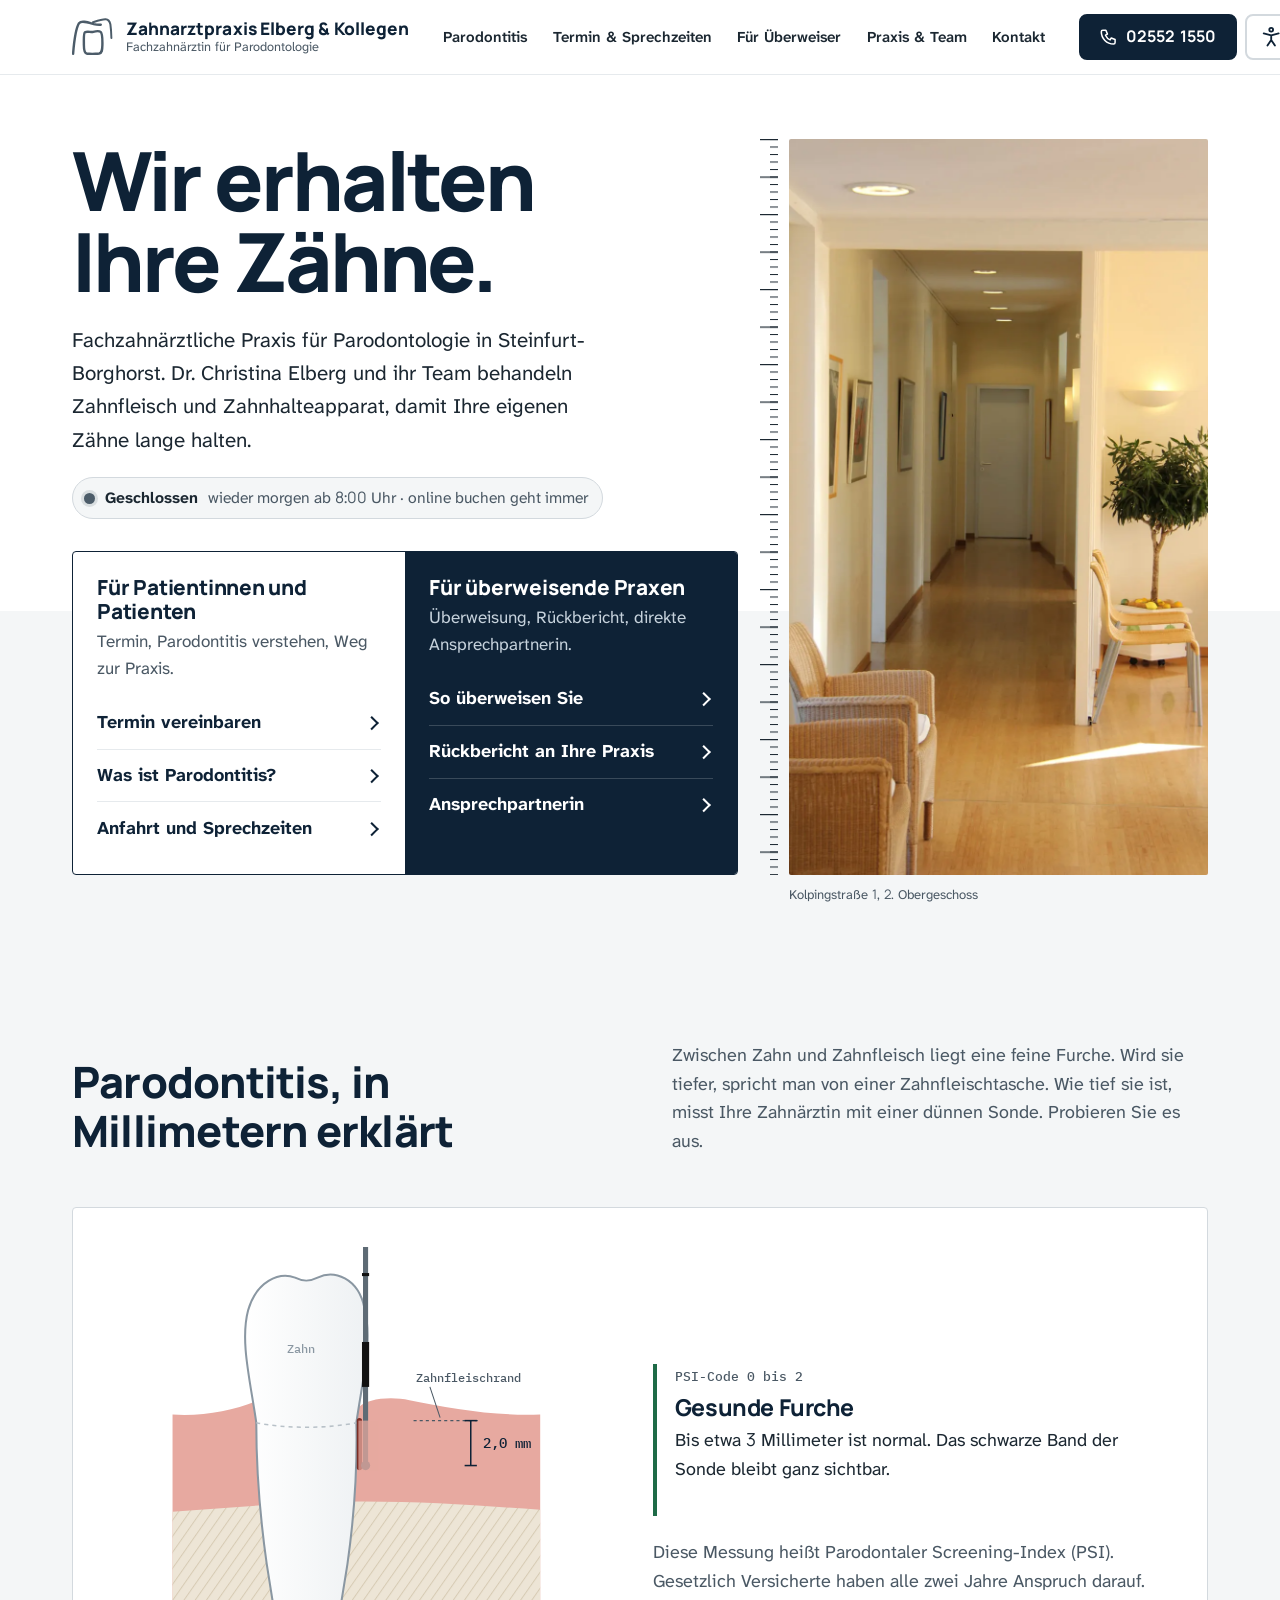
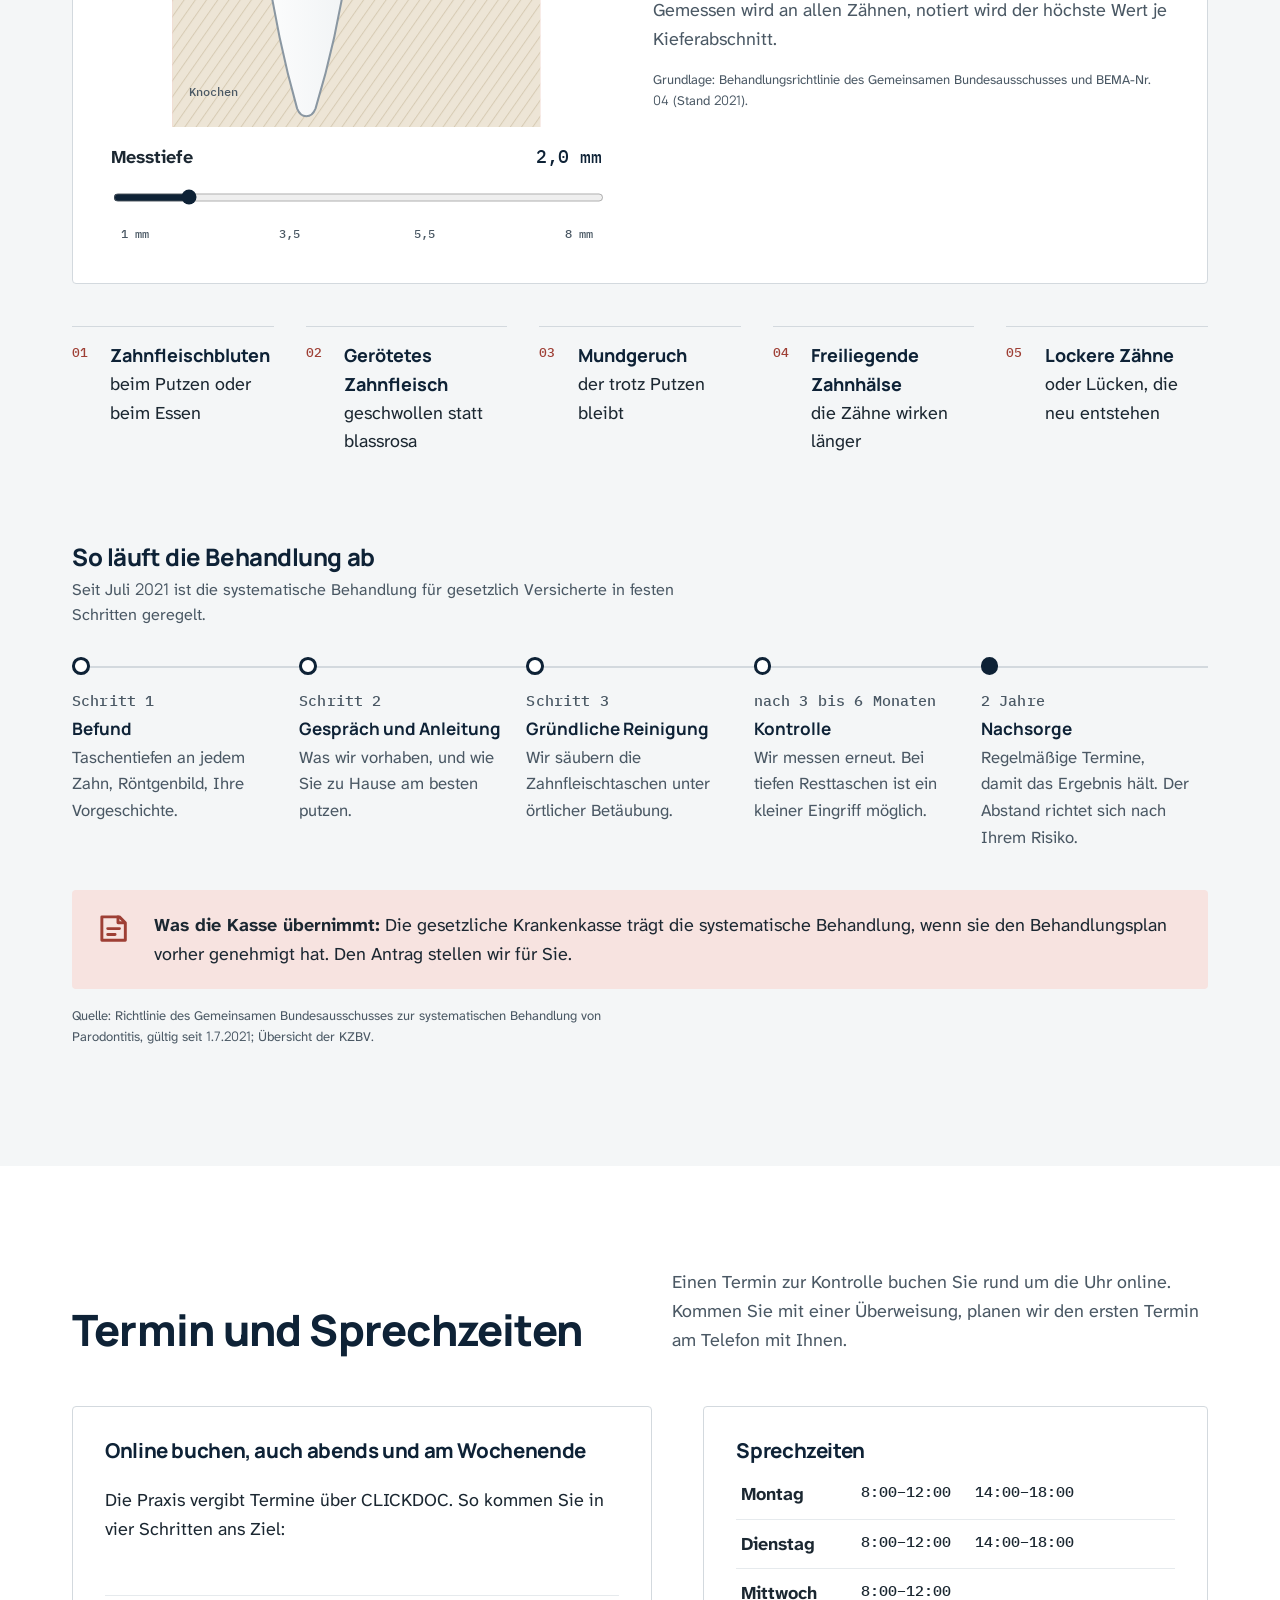
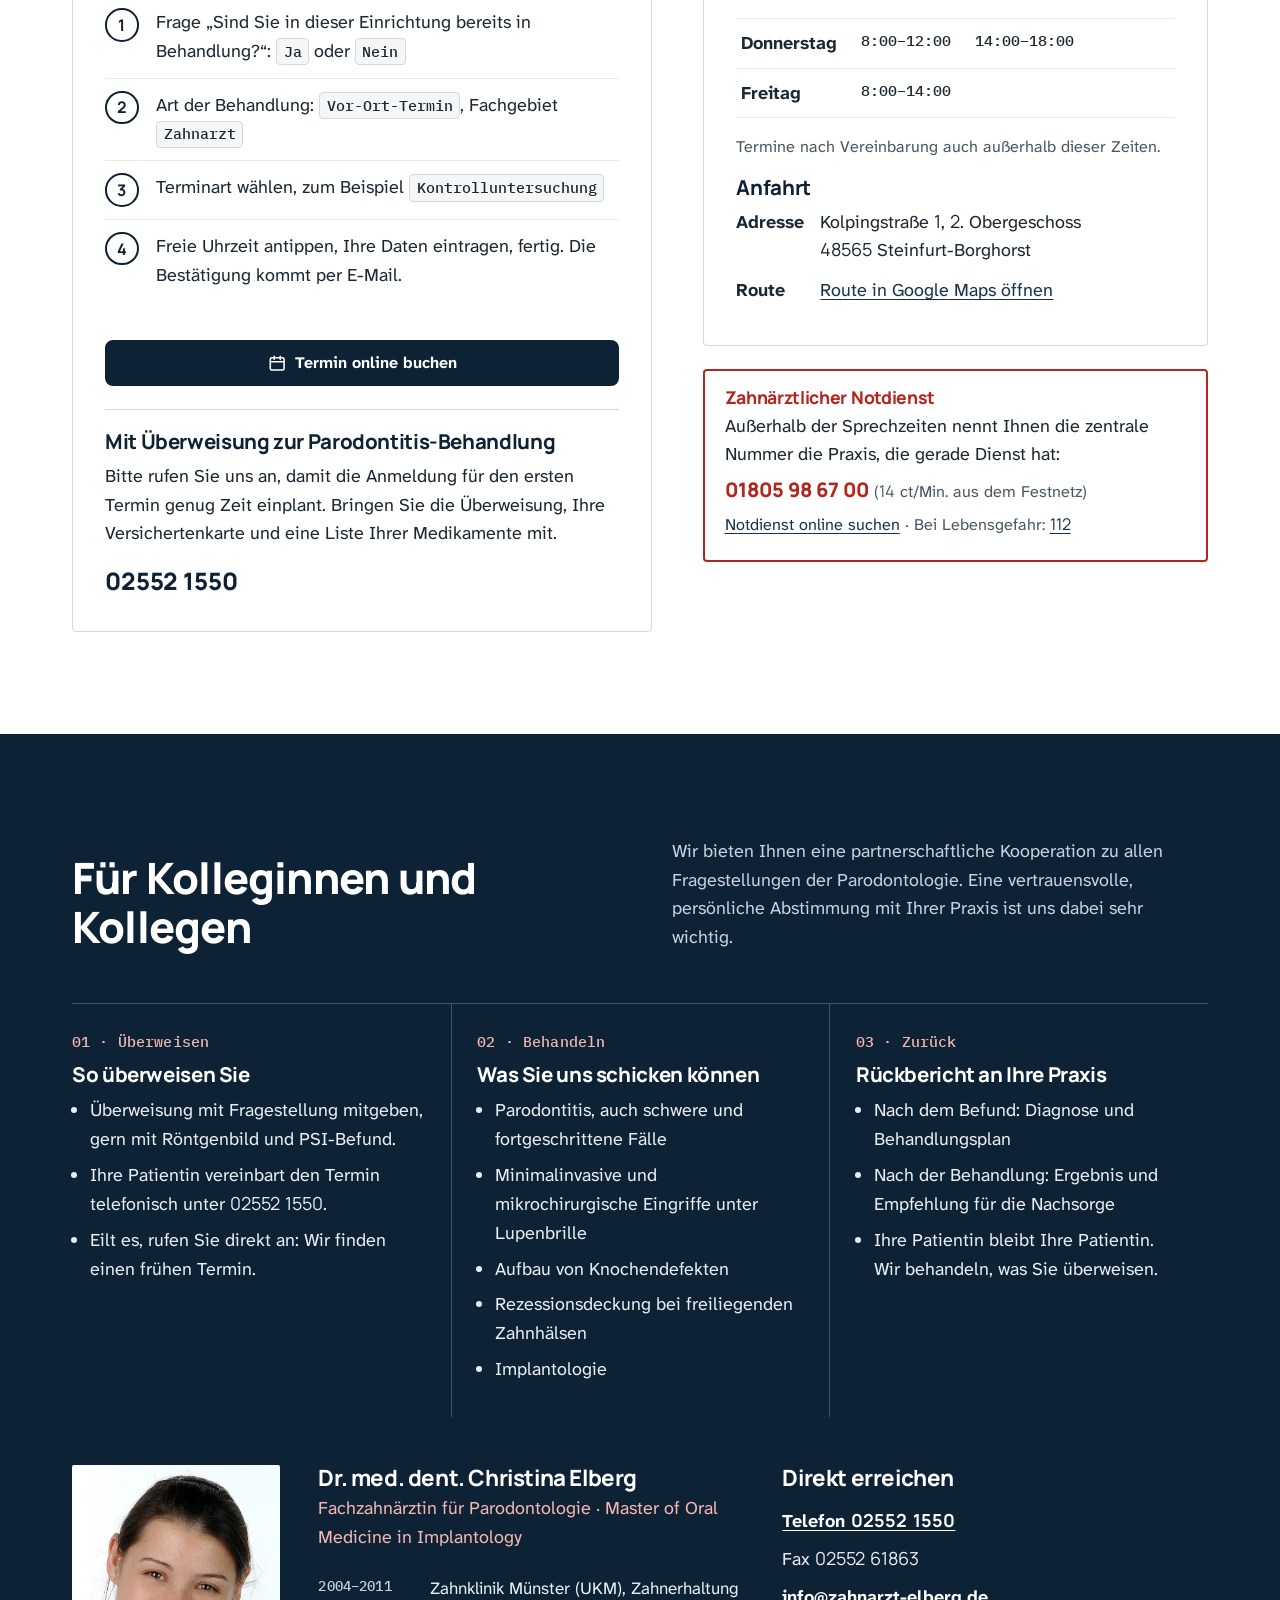
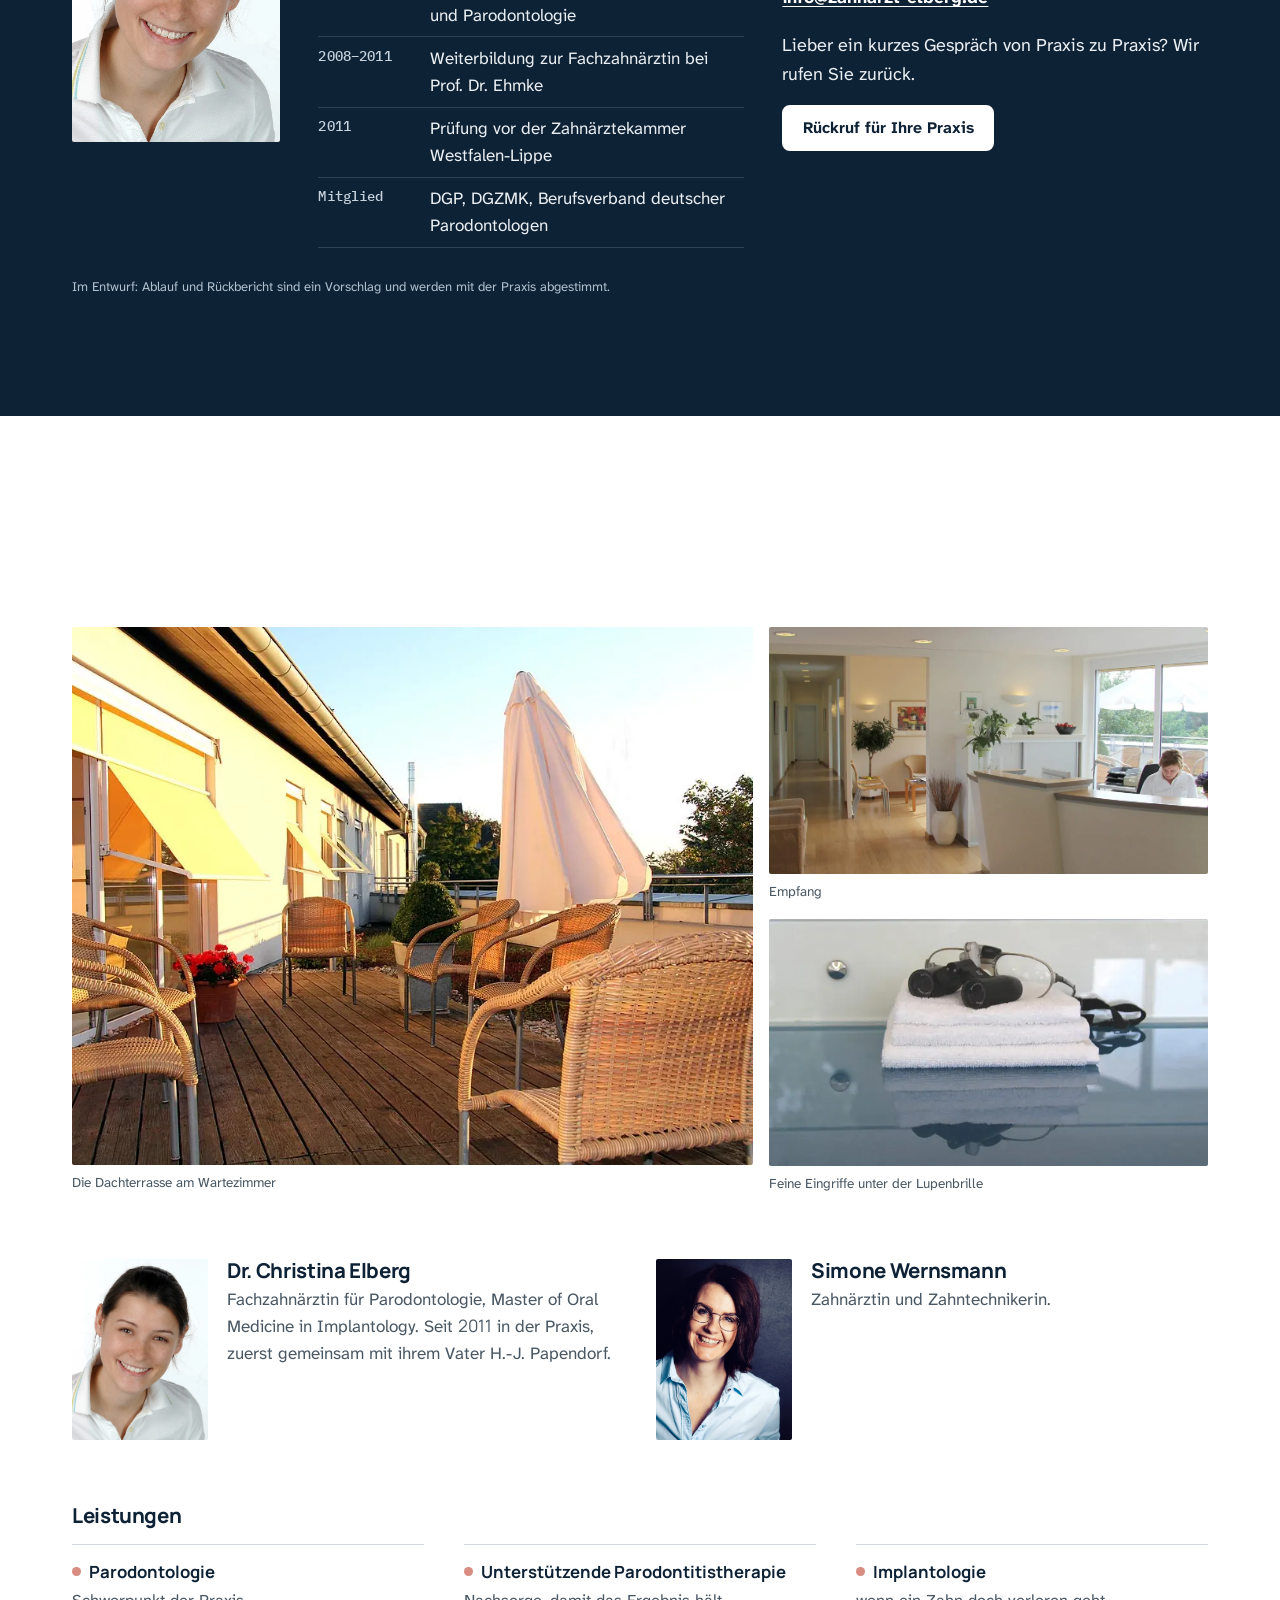
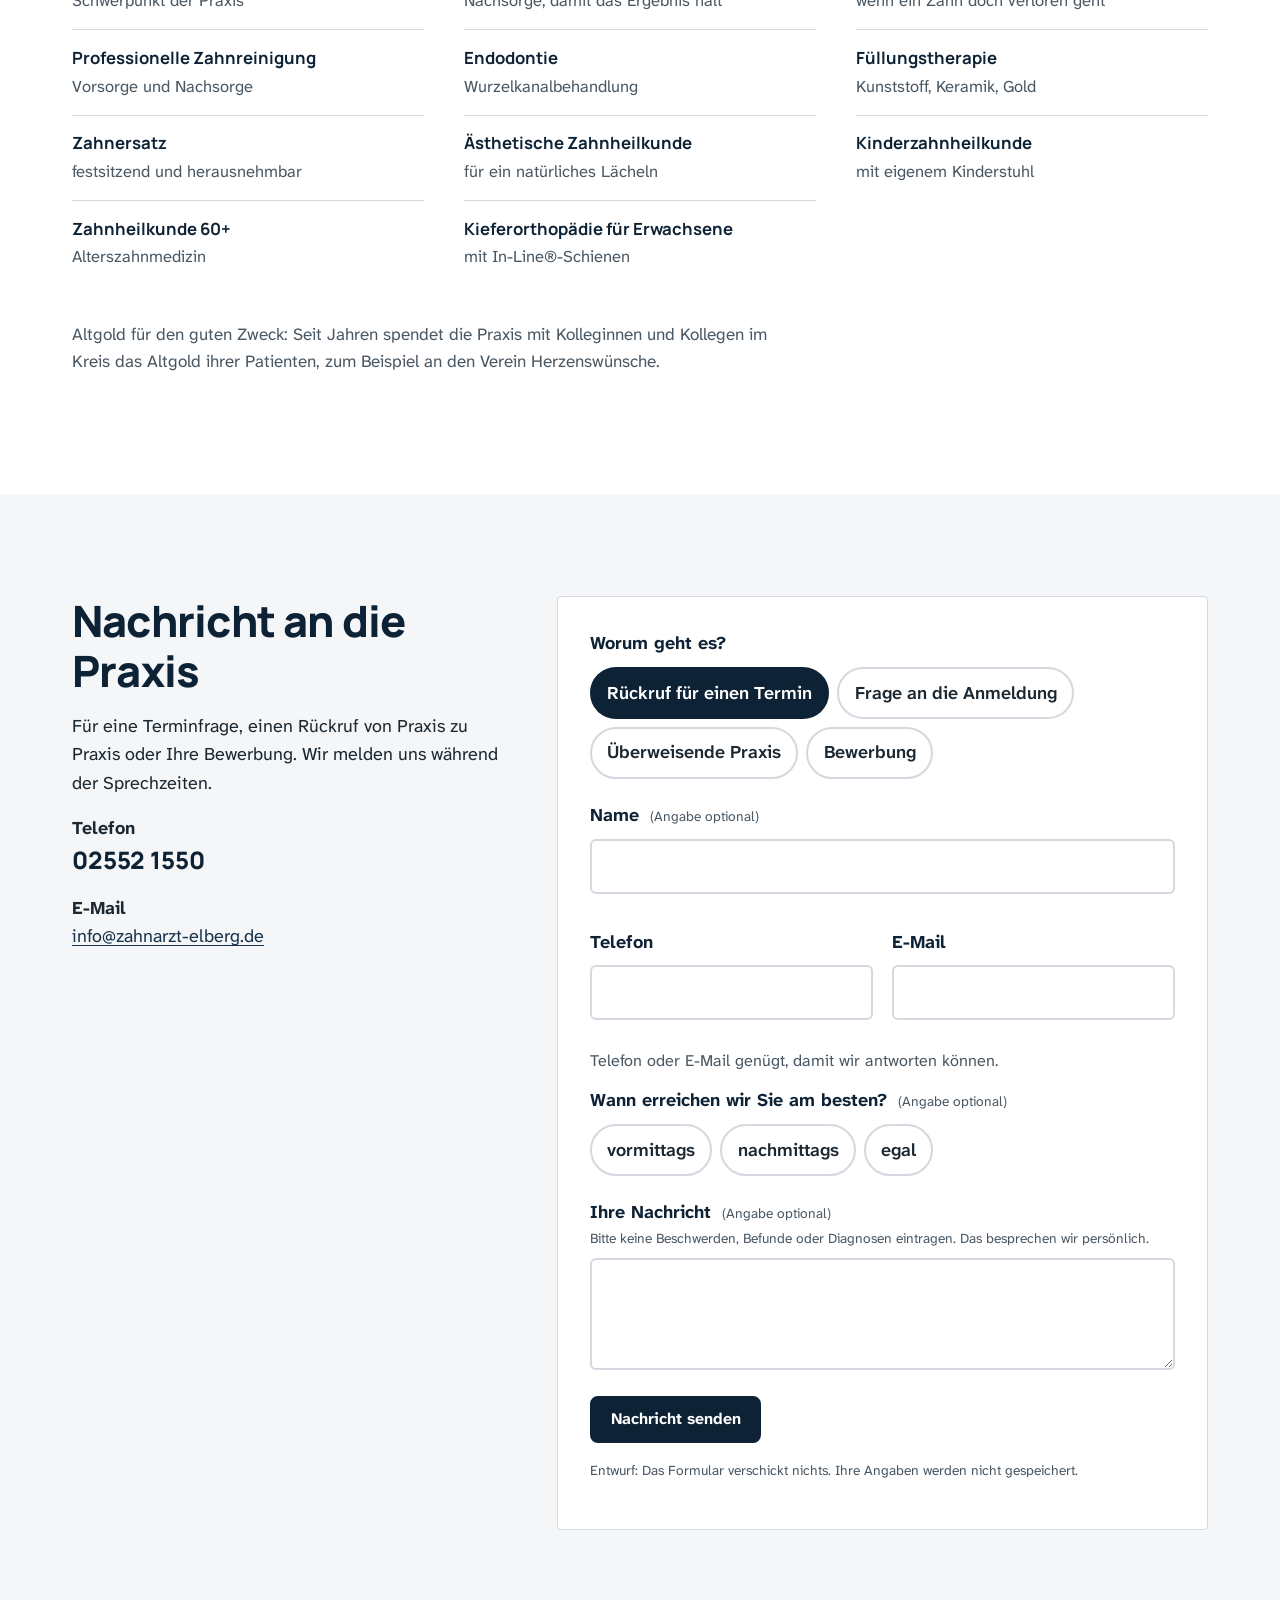
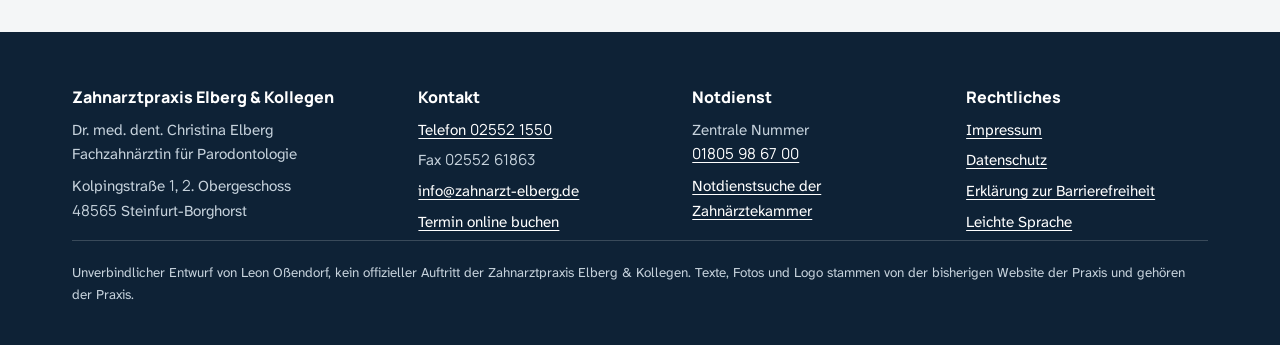
==== commit fa7c6de2: "Sonde: Beschriftung und Skala genauer Co-Authored-By: Claude Opus 5.5 <noreply@anthropic.com>" ====
--- a/index.html
+++ b/index.html
@@ -136,7 +136,8 @@
           <!-- Maßlinie -->
           <g font-family="Plex, Consolas, monospace" font-size="12" fill="#4A5864">
             <line x1="236" y1="170" x2="300" y2="170" stroke="#4A5864" stroke-dasharray="3 3"/>
-            <text x="246" y="162">Zahnfleischrand</text>
+            <text x="238" y="132">Zahnfleischrand</text>
+            <line x1="252" y1="137" x2="262" y2="167" stroke="#4A5864"/>
             <line id="mass-linie" x1="292" y1="170" x2="292" y2="214" stroke="#0E2236" stroke-width="1.5"/>
             <line x1="286" y1="170" x2="298" y2="170" stroke="#0E2236" stroke-width="1.5"/>
             <line id="mass-ende" x1="286" y1="214" x2="298" y2="214" stroke="#0E2236" stroke-width="1.5"/>
@@ -148,7 +149,7 @@
         <div class="sonde__regler">
           <label for="tiefe">Messtiefe <output id="tiefe-wert" for="tiefe">2,0 mm</output></label>
           <input type="range" id="tiefe" min="1" max="8" step="0.5" value="2" aria-describedby="befund">
-          <div class="sonde__stufen" aria-hidden="true"><span>1 mm</span><span>3,5</span><span>5,5</span><span>8 mm</span></div>
+          <div class="sonde__stufen" aria-hidden="true"><span style="left:0">1 mm</span><span style="left:35.7%">3,5</span><span style="left:64.3%">5,5</span><span style="left:100%">8 mm</span></div>
         </div>
       </div>
       <div class="sonde__text">
--- a/css/style.css
+++ b/css/style.css
@@ -138,8 +138,12 @@
 .sonde__regler{margin-top:1rem}
 .sonde__regler label{display:flex;justify-content:space-between;font-weight:700;margin-bottom:.4rem}
 .sonde__regler output{font-family:var(--mono);font-weight:500;color:var(--navy)}
+/* Stufen absolut */
+.sonde__stufen span{position:absolute;top:0;transform:translateX(-50%);white-space:nowrap}
+.sonde__stufen span:first-child{transform:none}
+.sonde__stufen span:last-child{transform:translateX(-100%)}
 input[type=range]{width:100%;accent-color:var(--navy);height:2.2rem;cursor:pointer}
-.sonde__stufen{display:flex;justify-content:space-between;font-family:var(--mono);font-size:.78rem;color:var(--text2)}
+.sonde__stufen{position:relative;height:1.3rem;margin:0 .6rem;font-family:var(--mono);font-size:.78rem;color:var(--text2)}
 .befund{border-left:4px solid var(--ok);padding:.2rem 0 .2rem 1.1rem;margin:0 0 1.4rem;min-height:9.5rem}
 .befund[data-stufe="2"]{border-color:#C98A1C}
 .befund[data-stufe="3"]{border-color:var(--rose-text)}
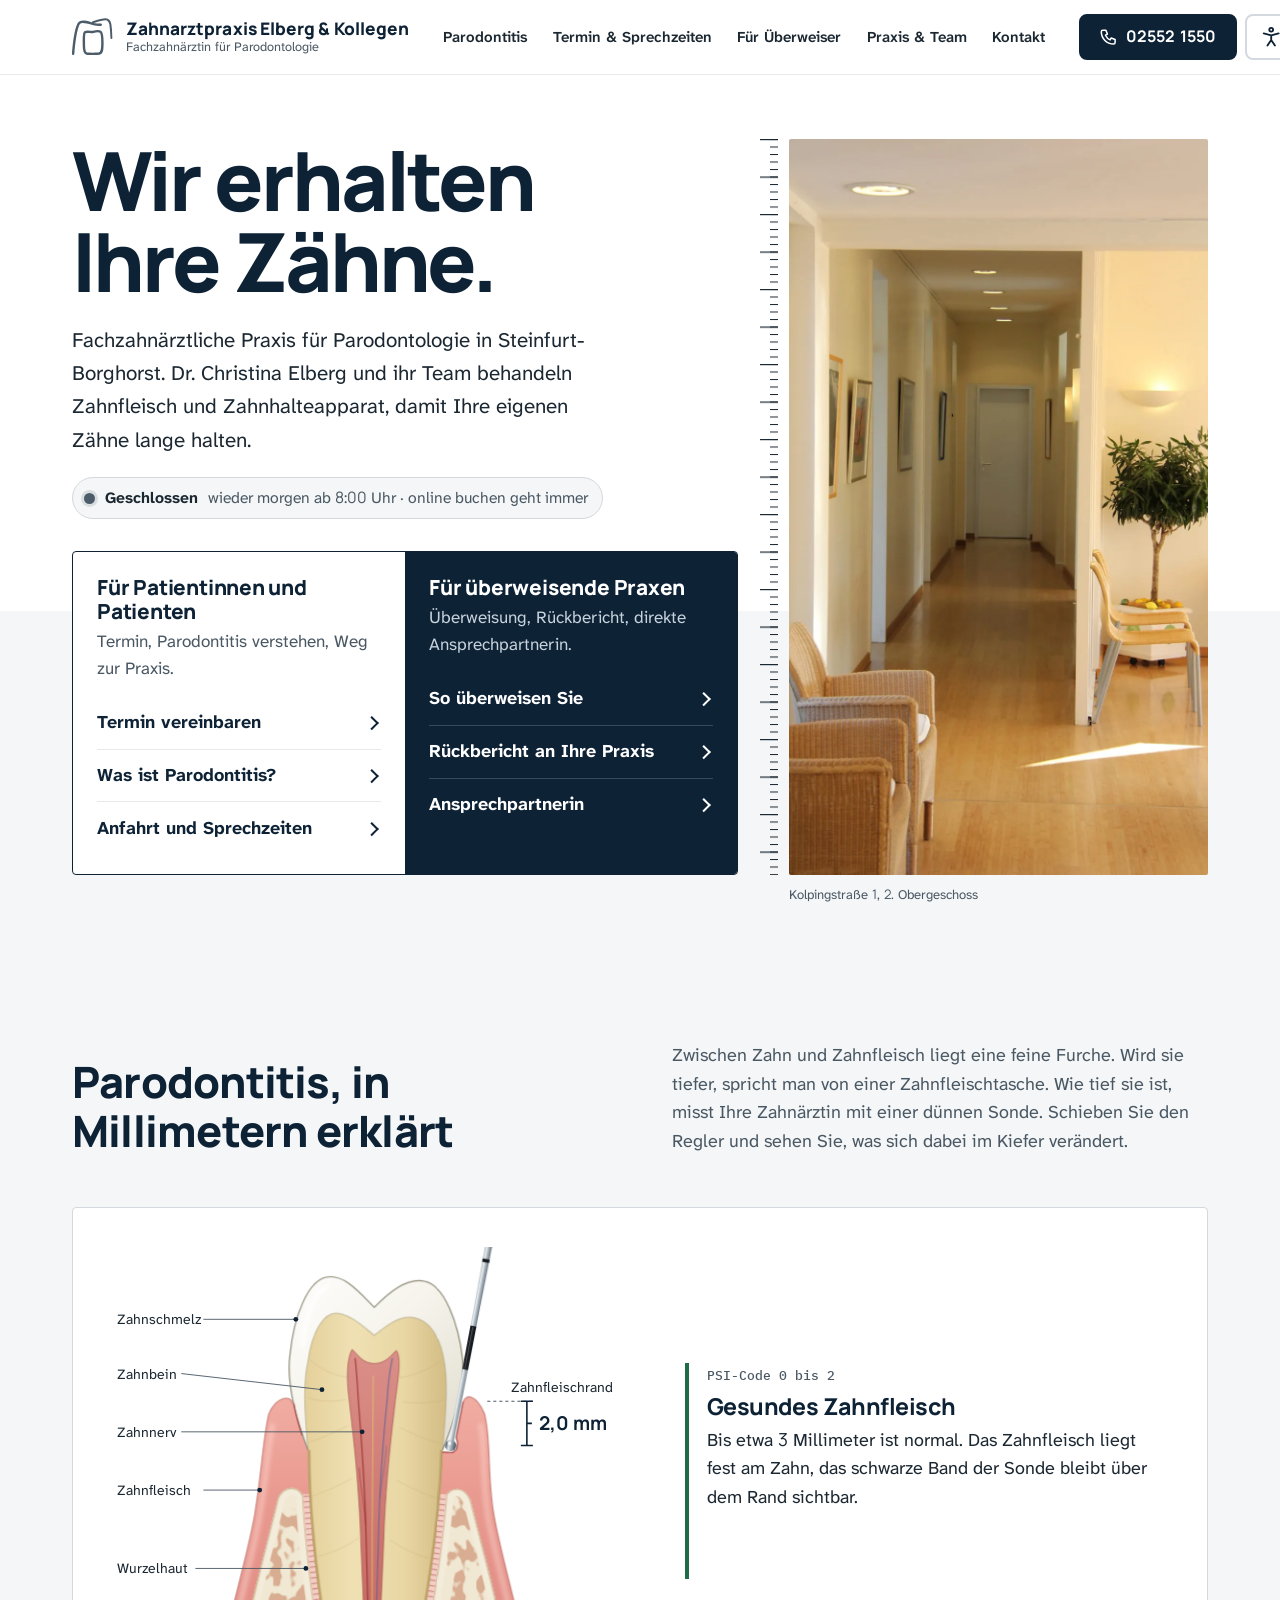
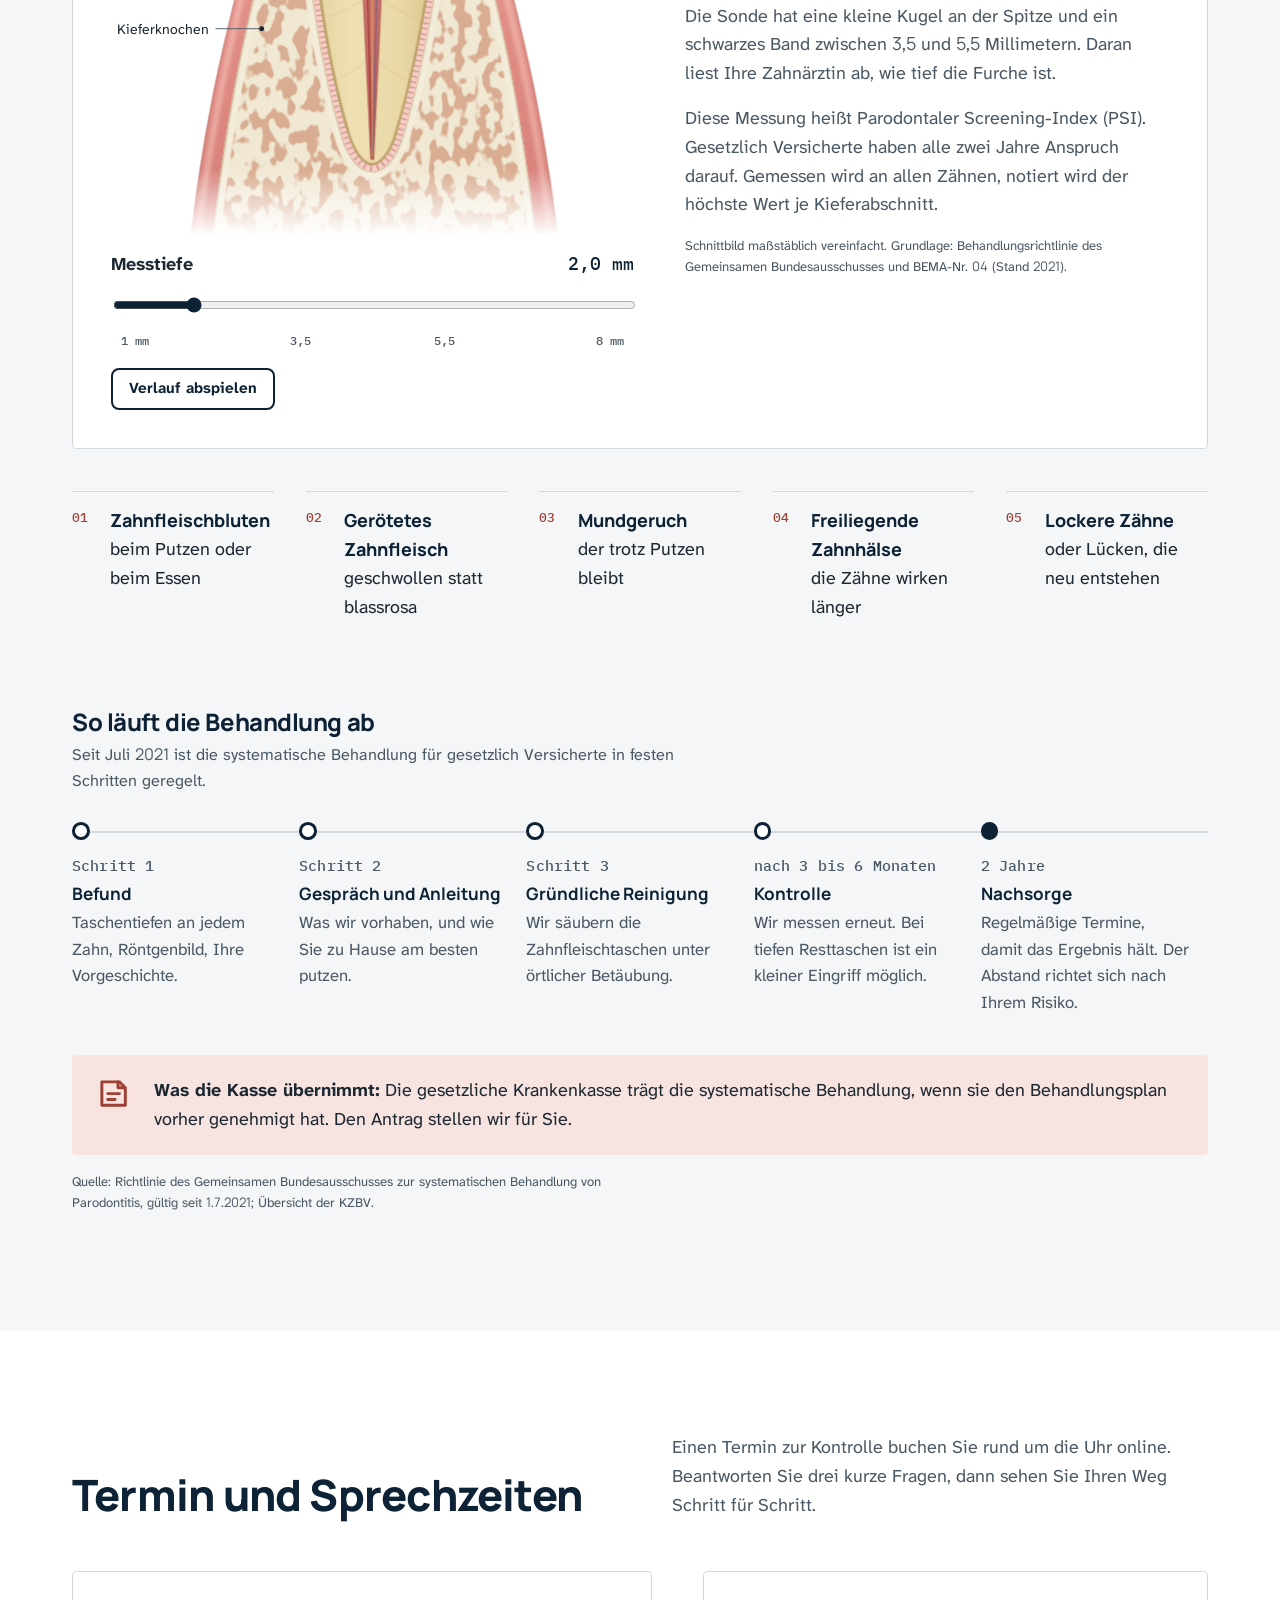
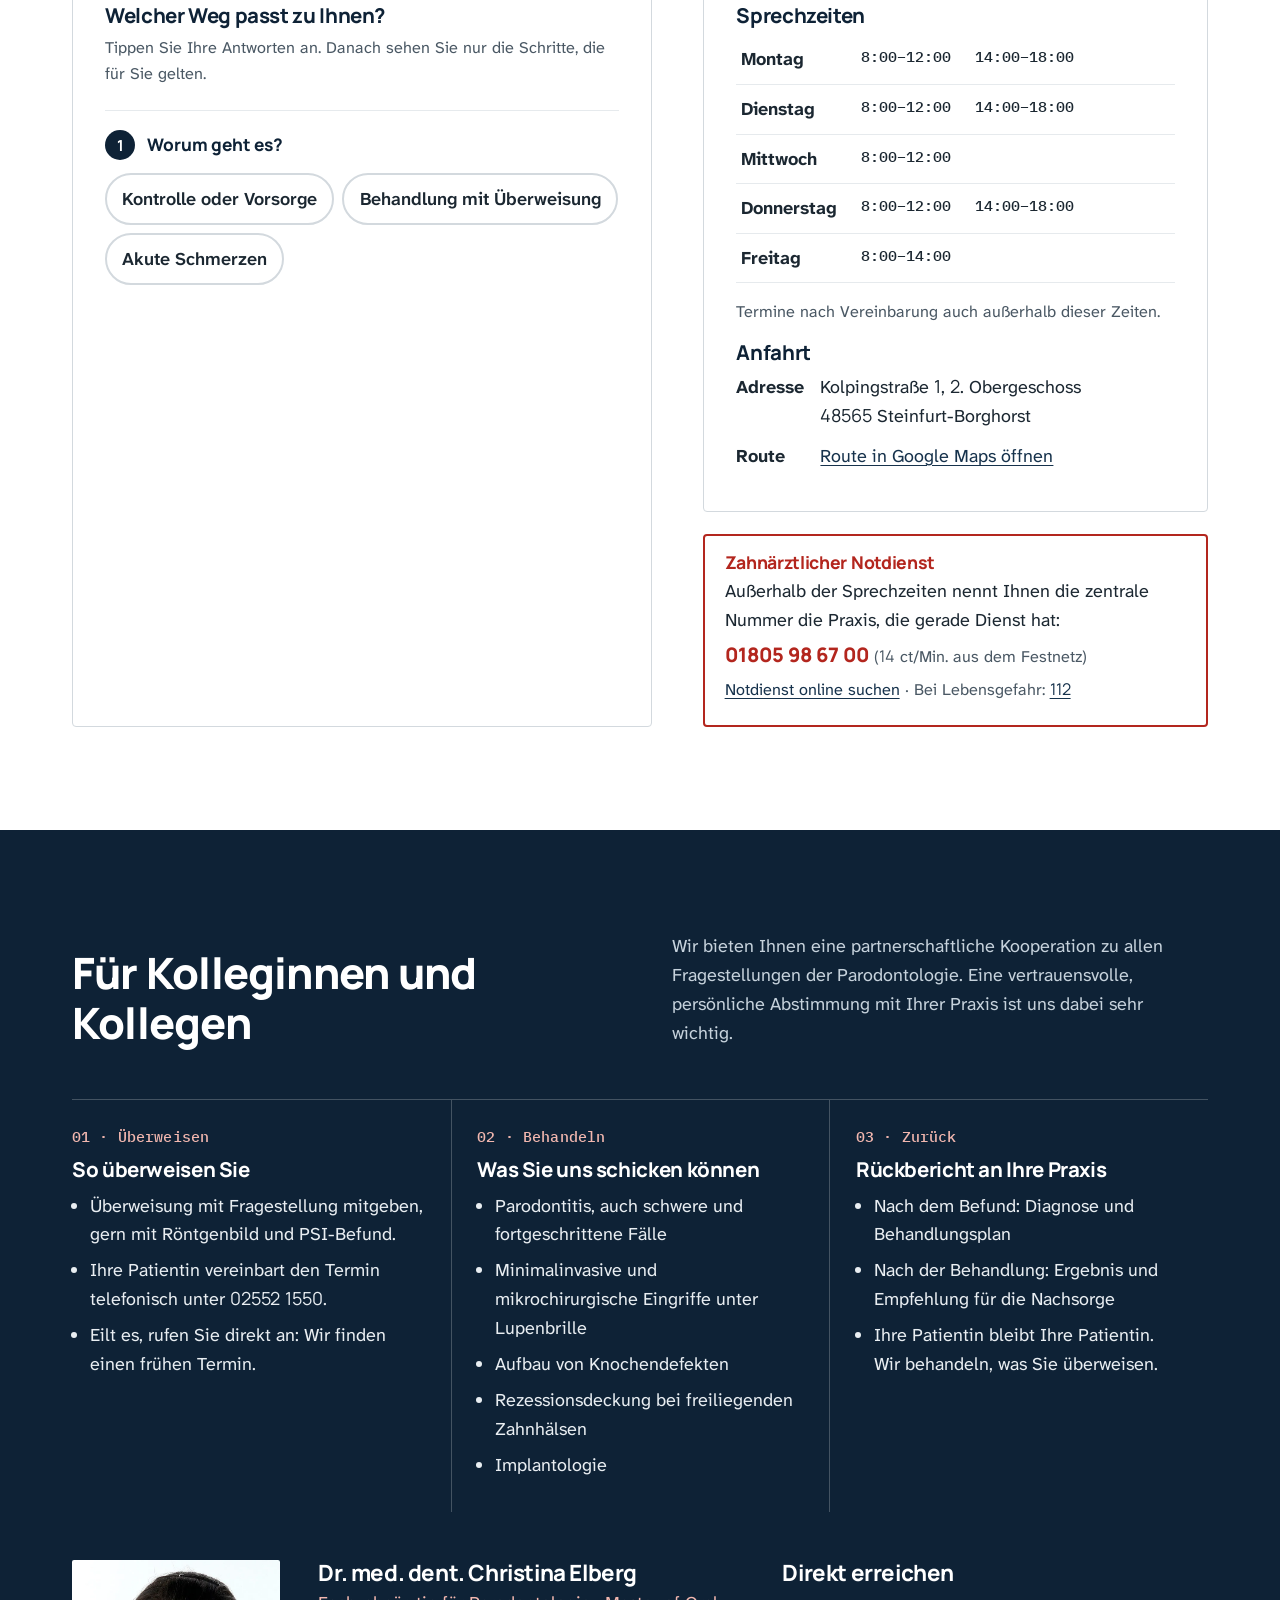
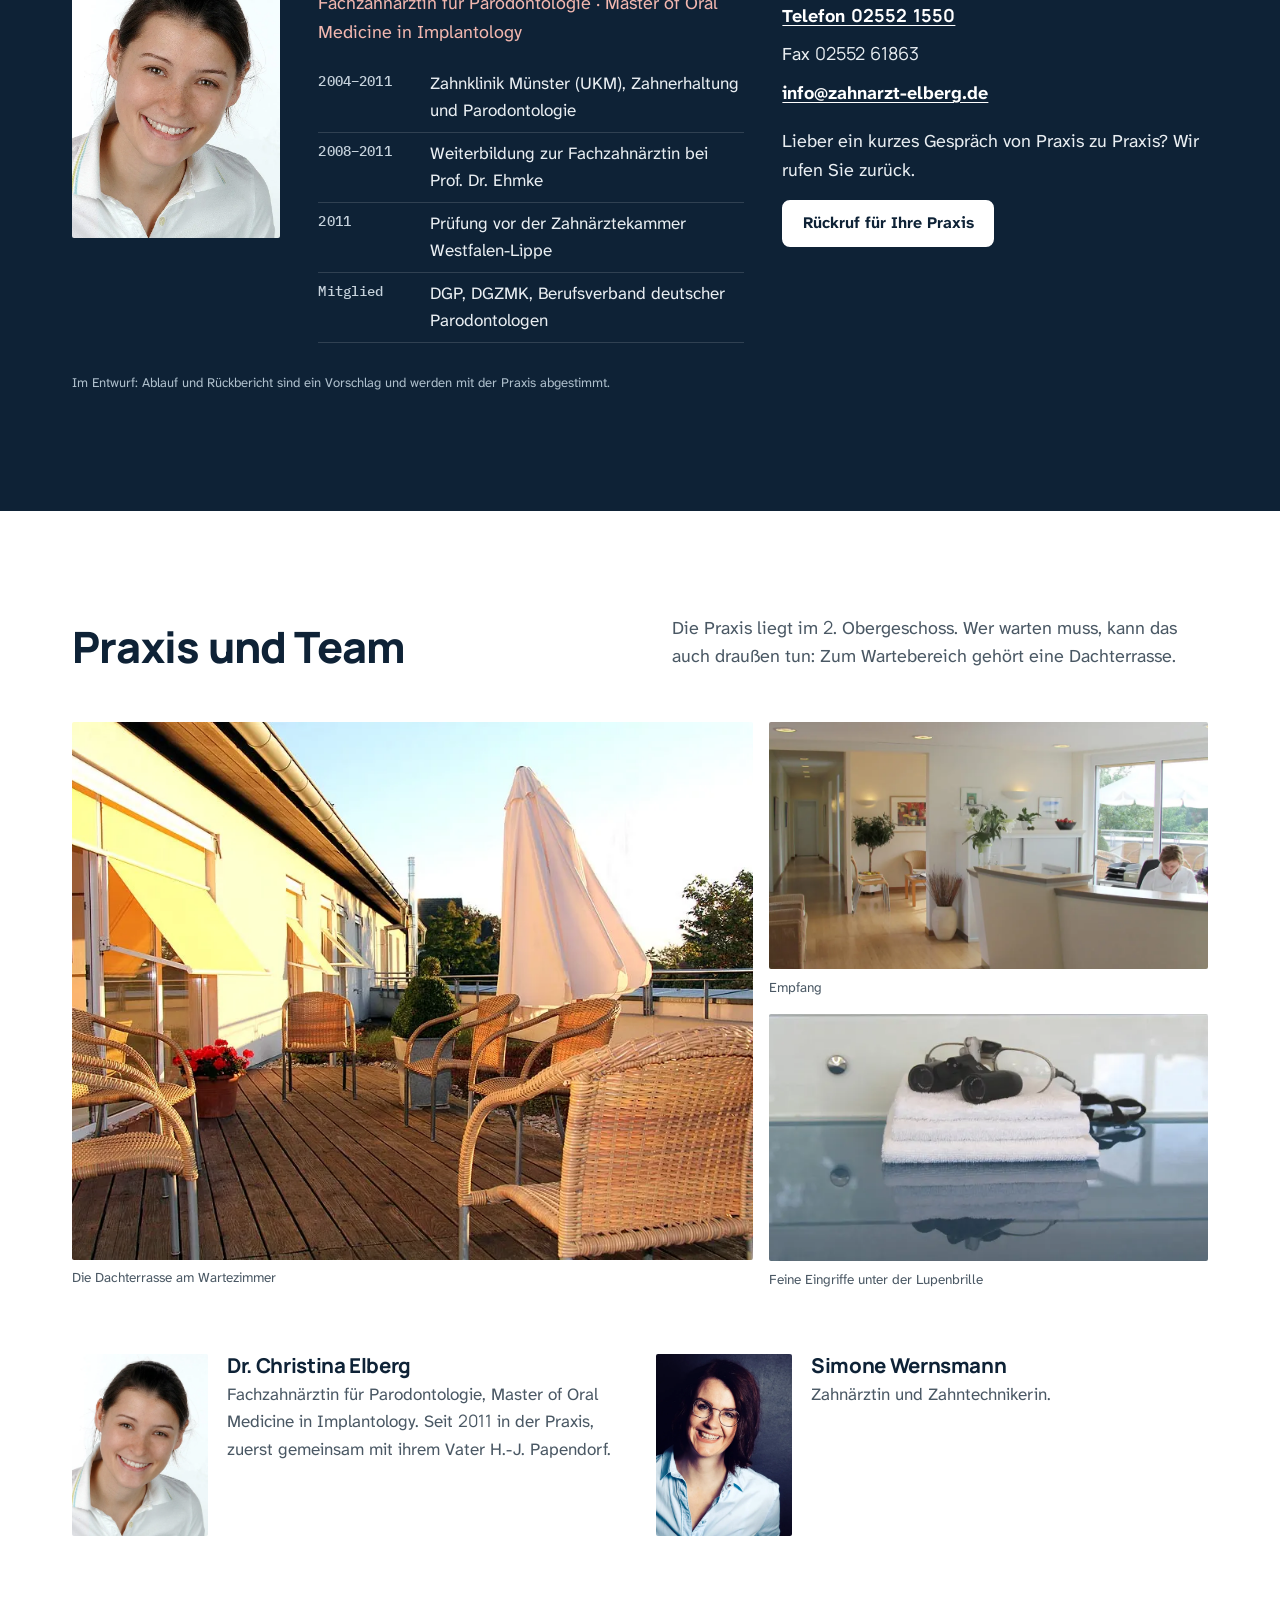
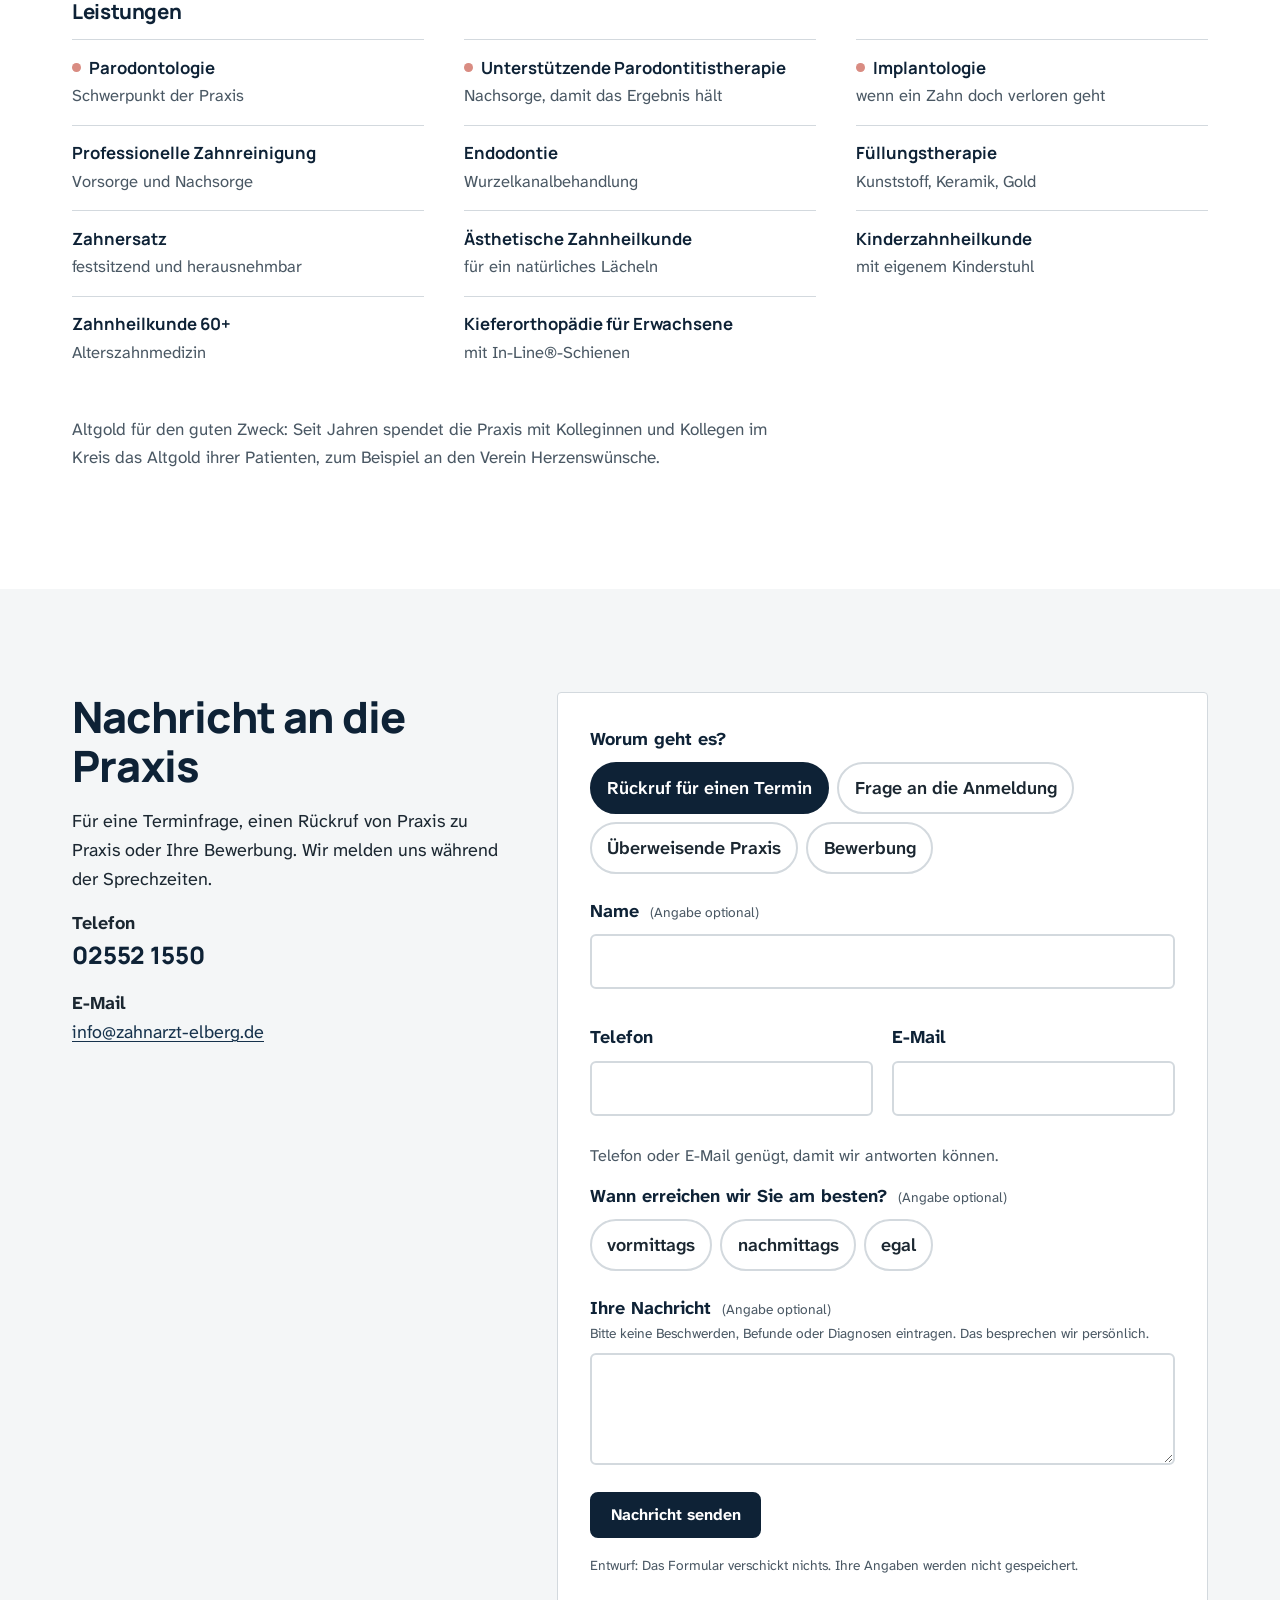
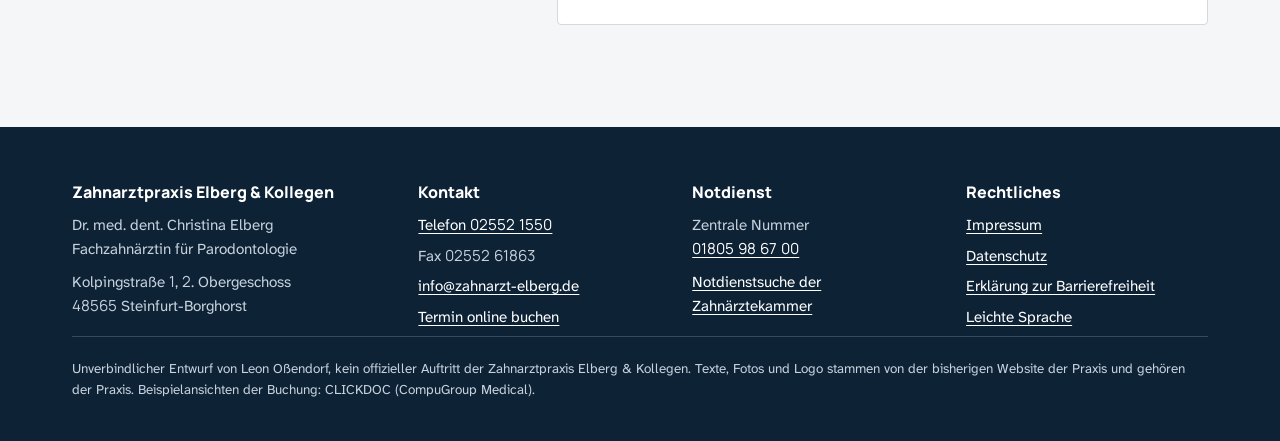
==== commit 487b0ec2: "Buchungsanleitung mit Fallwahl und Bildern, Zahn-Schnitt realistisch neu Co-Authored-By: Claude Fabl" ====
--- a/index.html
+++ b/index.html
@@ -101,65 +101,176 @@
   <div class="huelle">
     <div class="abschnitt__kopf einblenden">
       <h2 id="h-paro">Parodontitis, in Millimetern erklärt</h2>
-      <p>Zwischen Zahn und Zahnfleisch liegt eine feine Furche. Wird sie tiefer, spricht man von einer Zahnfleischtasche. Wie tief sie ist, misst Ihre Zahnärztin mit einer dünnen Sonde. Probieren Sie es aus.</p>
+      <p>Zwischen Zahn und Zahnfleisch liegt eine feine Furche. Wird sie tiefer, spricht man von einer Zahnfleischtasche. Wie tief sie ist, misst Ihre Zahnärztin mit einer dünnen Sonde. Schieben Sie den Regler und sehen Sie, was sich dabei im Kiefer verändert.</p>
     </div>
 
     <div class="sonde einblenden">
       <div class="sonde__bild">
-        <svg viewBox="0 0 360 470" role="img" aria-labelledby="sonde-titel sonde-desc" id="sonde-svg">
-          <title id="sonde-titel">Schnittbild: Zahn, Zahnfleisch und Knochen mit Messsonde</title>
-          <desc id="sonde-desc">Die Sonde steckt in der Furche zwischen Zahn und Zahnfleisch. Je tiefer die Tasche, desto weiter verschwindet das schwarze Band der Sonde im Zahnfleisch.</desc>
+        <svg viewBox="0 20 520 585" role="img" aria-labelledby="sonde-titel sonde-desc" id="zahn">
+          <title id="sonde-titel">Schnitt durch einen Zahn mit Zahnfleisch, Wurzelhaut und Kieferknochen, daneben eine Messsonde</title>
+          <desc id="sonde-desc">Die Sonde steckt zwischen Zahn und Zahnfleisch. Mit dem Regler unter dem Bild stellen Sie die Messtiefe ein. Bei tiefen Taschen ist das Zahnfleisch gerötet, am Zahn sitzt Zahnstein, und der Knochen ist zurückgegangen.</desc>
           <defs>
-            <pattern id="knochen-muster" width="9" height="9" patternUnits="userSpaceOnUse" patternTransform="rotate(35)"><rect width="9" height="9" fill="#EDE5D6"/><path d="M0 0V9" stroke="#D7CBB4" stroke-width="2"/></pattern>
-            <linearGradient id="schmelz" x1="0" x2="1"><stop offset="0" stop-color="#FFFFFF"/><stop offset="1" stop-color="#EEF1F3"/></linearGradient>
+            <path id="kontur-r" d="M350 132C352 164 340 198 330 222C328 300 310 420 284 506C278 526 268 536 260 536"/>
+            <path id="wurzel" d="M330 222C328 300 310 420 284 506C278 526 268 536 260 536C252 536 242 526 236 506C210 420 196 300 196 222"/>
+            <linearGradient id="g-schmelz" x1="170" y1="40" x2="360" y2="230" gradientUnits="userSpaceOnUse">
+              <stop offset="0" stop-color="#FFFFFF"/><stop offset=".45" stop-color="#F6F4EC"/><stop offset="1" stop-color="#DEDACB"/>
+            </linearGradient>
+            <linearGradient id="g-dentin" x1="190" y1="0" x2="335" y2="0" gradientUnits="userSpaceOnUse">
+              <stop offset="0" stop-color="#E4D09A"/><stop offset=".35" stop-color="#F0E1B4"/><stop offset=".7" stop-color="#E9D7A4"/><stop offset="1" stop-color="#D3BC84"/>
+            </linearGradient>
+            <linearGradient id="g-pulpa" x1="0" y1="110" x2="0" y2="540" gradientUnits="userSpaceOnUse">
+              <stop offset="0" stop-color="#DB918A"/><stop offset=".5" stop-color="#CC746E"/><stop offset="1" stop-color="#BC5C57"/>
+            </linearGradient>
+            <linearGradient id="g-gingiva" x1="0" y1="165" x2="0" y2="620" gradientUnits="userSpaceOnUse">
+              <stop offset="0" stop-color="#F2AEA4"/><stop offset=".22" stop-color="#EA9B91"/><stop offset=".55" stop-color="#E08C84"/><stop offset="1" stop-color="#D57E78"/>
+            </linearGradient>
+            <radialGradient id="g-entz" gradientUnits="userSpaceOnUse" cx="360" cy="220" r="120">
+              <stop offset="0" stop-color="#B02A24" stop-opacity=".95"/><stop offset=".45" stop-color="#C2413A" stop-opacity=".6"/><stop offset="1" stop-color="#C2413A" stop-opacity="0"/>
+            </radialGradient>
+            <linearGradient id="g-metall" x1="-4.5" y1="0" x2="4.5" y2="0" gradientUnits="userSpaceOnUse">
+              <stop offset="0" stop-color="#5E6A74"/><stop offset=".3" stop-color="#EEF3F6"/><stop offset=".55" stop-color="#A9B4BC"/><stop offset="1" stop-color="#4E5A64"/>
+            </linearGradient>
+            <linearGradient id="g-griff" x1="0" y1="-7" x2="0" y2="7" gradientUnits="userSpaceOnUse">
+              <stop offset="0" stop-color="#5E6A74"/><stop offset=".3" stop-color="#EEF3F6"/><stop offset=".55" stop-color="#A9B4BC"/><stop offset="1" stop-color="#4E5A64"/>
+            </linearGradient>
+            <linearGradient id="g-aus" x1="0" y1="540" x2="0" y2="606" gradientUnits="userSpaceOnUse">
+              <stop offset="0" stop-color="#fff"/><stop offset="1" stop-color="#000"/>
+            </linearGradient>
+            <mask id="m-aus" maskUnits="userSpaceOnUse" x="0" y="0" width="520" height="620"><rect width="520" height="620" fill="url(#g-aus)"/></mask>
+            <filter id="f-mark" filterUnits="userSpaceOnUse" x="0" y="0" width="520" height="620" color-interpolation-filters="sRGB">
+              <feTurbulence type="fractalNoise" baseFrequency="0.082 0.06" numOctaves="2" seed="23"/>
+              <feColorMatrix type="matrix" values="0 0 0 0 0.85  0 0 0 0 0.68  0 0 0 0 0.57  0 0 0 15 -7.5"/>
+              <feComposite in2="SourceGraphic" operator="in"/>
+            </filter>
+            <filter id="f-weich" x="-20%" y="-20%" width="140%" height="140%"><feGaussianBlur stdDeviation="2.2"/></filter>
+            <filter id="f-weich2" x="-20%" y="-20%" width="140%" height="140%"><feGaussianBlur stdDeviation="5"/></filter>
+            <clipPath id="c-knochen"><path id="kn-clip"/></clipPath>
+            <clipPath id="c-pdl"><polygon id="pdl-clip" points="0,266 520,266 520,620 0,620"/></clipPath>
+            <clipPath id="c-zahn"><path d="M196 222C186 196 174 160 178 128C182 88 196 54 214 50C232 46 248 66 262 80C276 66 294 50 312 54C332 58 346 96 350 132C352 164 340 198 330 222C328 300 310 420 284 506C278 526 268 536 260 536C252 536 242 526 236 506C210 420 196 300 196 222Z"/></clipPath>
+            <clipPath id="c-gin-r"><path id="gin-r-clip"/></clipPath>
           </defs>
-          <!-- Zahnfleisch -->
-          <path id="zahnfleisch" d="M181 158C190 148 214 146 232 150C270 158 320 166 360 164V470H150C165 380 178 260 181 158Z" fill="#E7A9A0"/>
-          <path id="zahnfleisch-links" d="M0 164C30 166 60 160 84 150C82 210 86 300 110 470H0Z" fill="#E7A9A0"/>
-          <!-- Knochen -->
-          <path id="knochen" d="M0 300H360V470H0Z" fill="url(#knochen-muster)"/>
-          <!-- Zahn -->
-          <path d="M82 172C76 130 66 92 74 62C82 34 104 24 120 30C128 34 134 34 142 30C158 22 182 30 188 60C196 92 186 130 180 172C182 260 168 360 140 452C136 462 126 462 122 452C96 360 82 260 82 172Z" fill="url(#schmelz)" stroke="#8A97A2" stroke-width="2"/>
-          <path d="M82 172C110 178 152 178 180 172" fill="none" stroke="#B8C1C8" stroke-width="1.5" stroke-dasharray="4 4"/>
-          <!-- Tasche -->
-          <path id="tasche" d="M183 170V210" stroke="#7C2E26" stroke-width="5" stroke-linecap="round"/>
-          <!-- Sonde -->
-          <g id="sonde">
-            <line id="sonde-schaft" x1="189" y1="0" x2="189" y2="214" stroke="#5E6B75" stroke-width="5" stroke-linecap="round"/>
-            <rect id="sonde-band" x="185.5" y="100" width="7" height="44" fill="#111"/>
-            <rect id="sonde-ring1" x="185.5" y="60" width="7" height="3" fill="#111"/>
-            <rect id="sonde-ring2" x="185.5" y="40" width="7" height="3" fill="#111"/>
-            <circle id="sonde-spitze" cx="189" cy="214" r="4.5" fill="#5E6B75"/>
+
+          <g mask="url(#m-aus)">
+            <!-- Zahnfleisch links (gesund) und rechts (veränderlich) -->
+            <path id="gin-l" d="M181 176C179 167 165 168 157 186C151 212 150 244 143 286C132 350 98 440 78 620L262 620L262 176Z" fill="url(#g-gingiva)"/>
+            <path id="gin-r" fill="url(#g-gingiva)"/>
+            <g clip-path="url(#c-gin-r)"><circle id="entz" cx="360" cy="220" r="120" fill="url(#g-entz)" opacity="0"/></g>
+            <!-- Lichtkante außen -->
+            <path d="M181 176C179 167 165 168 157 186C151 212 150 244 143 286C132 350 98 440 78 620" fill="none" stroke="#B9655E" stroke-width="1.1" opacity=".75"/>
+            <path d="M161 196C156 218 155 246 148 286C138 348 106 440 86 610" fill="none" stroke="#FFD9D2" stroke-width="5" opacity=".55" filter="url(#f-weich)"/>
+            <path id="gin-r-kante" fill="none" stroke="#B9655E" stroke-width="1.1" opacity=".75"/>
+            <path id="gin-r-licht" fill="none" stroke="#FFD9D2" stroke-width="5" opacity=".5" filter="url(#f-weich)"/>
+
+            <!-- Kieferknochen -->
+            <path id="kn" fill="#F1E8D3"/>
+            <path id="kn-mark" fill="#000" filter="url(#f-mark)"/>
+            <g clip-path="url(#c-knochen)">
+              <path id="kn-rand" fill="none" stroke="#F4ECDA" stroke-width="15" stroke-linejoin="round"/>
+              <path id="kn-rand2" fill="none" stroke="#C9B994" stroke-width="2.2" stroke-linejoin="round" opacity=".9"/>
+            </g>
+            <path id="kn-alt" fill="none" stroke="#6F6652" stroke-width="1.3" stroke-dasharray="4 3.5" opacity="0"/>
+
+            <!-- Wurzelhaut mit Fasern -->
+            <g clip-path="url(#c-pdl)">
+              <use href="#wurzel" fill="none" stroke="#F5CEC5" stroke-width="12.5"/>
+              <use href="#wurzel" fill="none" stroke="#C0766B" stroke-width="11.5" stroke-dasharray="1 4.4" opacity=".85"/>
+            </g>
+
+            <!-- Zahn: Zahnbein, Zement, Nerv, Schmelz -->
+            <path d="M196 222C186 196 174 160 178 128C182 88 196 54 214 50C232 46 248 66 262 80C276 66 294 50 312 54C332 58 346 96 350 132C352 164 340 198 330 222C328 300 310 420 284 506C278 526 268 536 260 536C252 536 242 526 236 506C210 420 196 300 196 222Z" fill="url(#g-dentin)"/>
+            <g clip-path="url(#c-zahn)">
+              <!-- feine Kanälchen im Zahnbein -->
+              <g fill="none" stroke="#C7AE74" stroke-width=".6" opacity=".5">
+                <path d="M236 150C222 148 208 142 198 132M234 172C220 174 206 174 196 170M236 198C224 204 210 210 198 214M240 250C226 258 212 264 200 268M246 310C234 318 222 324 206 328M252 370C242 378 230 384 216 388M256 430C248 438 238 444 228 448"/>
+                <path d="M288 150C302 148 316 142 328 134M290 174C304 176 318 176 332 172M288 200C300 206 314 212 328 216M284 252C298 260 312 266 324 270M278 312C290 320 302 326 316 330M272 372C282 380 294 386 304 390M266 432C274 440 284 446 292 450"/>
+              </g>
+              <use href="#wurzel" fill="none" stroke="#BFA468" stroke-width="5" opacity=".9"/>
+              <use href="#wurzel" fill="none" stroke="#8E7A4C" stroke-width="1" opacity=".55"/>
+            </g>
+            <path d="M240 122C245 126 250 136 262 136C274 136 279 127 284 123C289 130 286 150 283 172C280 200 275 236 272 296C269 380 264 470 261.5 530L258.5 530C256 470 251 380 248 296C245 236 240 200 237 172C234 150 235 130 240 122Z" fill="url(#g-pulpa)" stroke="#A85550" stroke-width=".7"/>
+            <g fill="none" stroke-linecap="round">
+              <path d="M259.6 524C257.5 440 254.5 350 253.5 296C252 240 248 200 246 170C245 152 244 140 243 131" stroke="#8E1F1B" stroke-width="1.1" opacity=".75"/>
+              <path d="M253.5 296C251 270 248 256 247 240" stroke="#8E1F1B" stroke-width=".7" opacity=".6"/>
+              <path d="M260.6 524C262.5 440 265.5 350 266.5 296C268 240 272 200 275 170C276 152 278 140 280 131" stroke="#4E5F9A" stroke-width="1.1" opacity=".7"/>
+              <path d="M267.5 270C270 250 273 236 274 218" stroke="#4E5F9A" stroke-width=".7" opacity=".6"/>
+              <path d="M260 526C260 440 260 350 260 296C260 240 261 200 261 148" stroke="#E7C56B" stroke-width="1" opacity=".8"/>
+            </g>
+            <path d="M196 222C186 196 174 160 178 128C182 88 196 54 214 50C232 46 248 66 262 80C276 66 294 50 312 54C332 58 346 96 350 132C352 164 340 198 330 222C332 198 336 162 332 136C328 108 316 92 300 90C286 88 272 100 262 108C252 100 240 88 226 86C212 84 200 104 196 134C190 160 194 196 196 222Z" fill="url(#g-schmelz)"/>
+            <path d="M196 222C194 196 190 160 196 134C200 104 212 84 226 86C240 88 252 100 262 108C272 100 286 88 300 90C316 92 328 108 332 136C336 162 332 198 330 222" fill="none" stroke="#B9AE8B" stroke-width="1" opacity=".8"/>
+            <path d="M190 120C192 92 202 66 214 60" fill="none" stroke="#fff" stroke-width="5" stroke-linecap="round" opacity=".9" filter="url(#f-weich)"/>
+            <path d="M196 222C186 196 174 160 178 128C182 88 196 54 214 50C232 46 248 66 262 80C276 66 294 50 312 54C332 58 346 96 350 132C352 164 340 198 330 222" fill="none" stroke="#8F8A78" stroke-width="1.2"/>
+            <!-- gesunde Furche links -->
+            <path d="M182 176C184 188 187 198 190 207" fill="none" stroke="#A8504A" stroke-width="1.2" stroke-linecap="round"/>
+
+            <!-- Tasche rechts: Rand, Zahnstein, Sonde -->
+            <path id="tasche-rand" fill="none" stroke="#A8504A" stroke-width="1.3" stroke-linejoin="round" stroke-linecap="round"/>
+            <g id="stein"></g>
+            <g id="sonde">
+              <path d="M0 -352C2 -376 16 -396 40 -412L150 -482" fill="none" stroke="#6A7680" stroke-width="9" stroke-linecap="round" stroke-linejoin="round"/>
+              <path d="M0 -352C2 -376 16 -396 40 -412L150 -482" fill="none" stroke="#DCE4E9" stroke-width="3" stroke-linecap="round" stroke-linejoin="round" opacity=".8"/>
+              <polygon points="-2.3,-3 2.3,-3 4.2,-354 -4.2,-354" fill="url(#g-metall)"/>
+              <polygon points="-2.75,-77 2.75,-77 3,-121 -3,-121" fill="#16191C"/>
+              <polygon points="-0.9,-78 0.1,-78 0.2,-120 -1,-120" fill="#5A6066" opacity=".8"/>
+              <rect x="-3.5" y="-189" width="7" height="3.4" fill="#16191C"/>
+              <rect x="-3.9" y="-255" width="7.8" height="3.4" fill="#16191C"/>
+              <circle r="5.5" fill="#8A959E"/>
+              <circle r="5.5" fill="url(#g-metall)" opacity=".9"/>
+              <circle cx="-1.6" cy="-1.8" r="1.7" fill="#fff" opacity=".85"/>
+            </g>
           </g>
-          <!-- Schleier: Teil der Sonde im Zahnfleisch -->
-          <rect id="schleier" x="182" y="170" width="20" height="40" fill="#E7A9A0" opacity=".72"/>
-          <!-- Maßlinie -->
-          <g font-family="Plex, Consolas, monospace" font-size="12" fill="#4A5864">
-            <line x1="236" y1="170" x2="300" y2="170" stroke="#4A5864" stroke-dasharray="3 3"/>
-            <text x="238" y="132">Zahnfleischrand</text>
-            <line x1="252" y1="137" x2="262" y2="167" stroke="#4A5864"/>
-            <line id="mass-linie" x1="292" y1="170" x2="292" y2="214" stroke="#0E2236" stroke-width="1.5"/>
-            <line x1="286" y1="170" x2="298" y2="170" stroke="#0E2236" stroke-width="1.5"/>
-            <line id="mass-ende" x1="286" y1="214" x2="298" y2="214" stroke="#0E2236" stroke-width="1.5"/>
-            <text id="mass-text" x="304" y="196" fill="#0E2236" font-size="14">2 mm</text>
-            <text x="16" y="440">Knochen</text>
-            <text x="112" y="104" fill="#8A97A2">Zahn</text>
+
+          <!-- Beschriftung links -->
+          <g class="z-links" font-family="Atkinson, system-ui, sans-serif" font-size="14" fill="#1B2731">
+            <g stroke="#4A5864" stroke-width=".9" fill="none">
+              <path d="M92 92H184"/><path d="M70 146L210 162"/><path d="M70 204H250"/><path d="M92 262H148"/><path d="M84 340H194"/><path d="M104 400H150"/>
+            </g>
+            <g fill="#0E2236">
+              <circle cx="184" cy="92" r="2.4"/><circle cx="210" cy="162" r="2.4"/><circle cx="250" cy="204" r="2.4"/><circle cx="148" cy="262" r="2.4"/><circle cx="194" cy="340" r="2.4"/><circle cx="150" cy="400" r="2.4"/>
+            </g>
+            <text x="6" y="97">Zahnschmelz</text>
+            <text x="6" y="151">Zahnbein</text>
+            <text x="6" y="209">Zahnnerv</text>
+            <text x="6" y="267">Zahnfleisch</text>
+            <text x="6" y="345">Wurzelhaut</text>
+            <text x="6" y="405">Kieferknochen</text>
+          </g>
+
+          <!-- Maß rechts -->
+          <g font-family="Atkinson, system-ui, sans-serif" fill="#0E2236">
+            <line id="rand-linie" x1="380" y1="174" x2="418" y2="174" stroke="#4A5864" stroke-width="1" stroke-dasharray="3 3"/>
+            <text id="rand-text" x="398" y="164" font-size="14" fill="#1B2731">Zahnfleischrand</text>
+            <g id="mass" stroke="#0E2236" stroke-width="1.6" fill="none"></g>
+            <text id="mass-text" x="430" y="200" font-size="19" font-weight="700" font-family="Manrope, system-ui, sans-serif">2,0 mm</text>
+            <g id="kn-hinweis" opacity="0">
+              <path id="kn-zeiger" fill="none" stroke="#4A5864" stroke-width=".9"/>
+              <text id="kn-text" x="426" y="300" font-size="14" fill="#1B2731">Knochenabbau</text>
+            </g>
           </g>
         </svg>
+        <ul class="sonde__legende" aria-hidden="true">
+          <li><i style="background:#F3F1E7;border:1px solid #B9AE8B"></i>Zahnschmelz</li>
+          <li><i style="background:#E9D7A4"></i>Zahnbein</li>
+          <li><i style="background:#C5645F"></i>Zahnnerv</li>
+          <li><i style="background:#EA9B91"></i>Zahnfleisch</li>
+          <li><i style="background:#F5CEC5;border:1px solid #C0766B"></i>Wurzelhaut</li>
+          <li><i style="background:#EADFC6;border:1px solid #C9B994"></i>Kieferknochen</li>
+        </ul>
         <div class="sonde__regler">
           <label for="tiefe">Messtiefe <output id="tiefe-wert" for="tiefe">2,0 mm</output></label>
           <input type="range" id="tiefe" min="1" max="8" step="0.5" value="2" aria-describedby="befund">
           <div class="sonde__stufen" aria-hidden="true"><span style="left:0">1 mm</span><span style="left:35.7%">3,5</span><span style="left:64.3%">5,5</span><span style="left:100%">8 mm</span></div>
+          <button class="knopf knopf--hell sonde__spiel" type="button" id="verlauf" aria-pressed="false">Verlauf abspielen</button>
         </div>
       </div>
       <div class="sonde__text">
         <div class="befund" id="befund" data-stufe="1" aria-live="polite">
           <span class="code" data-code>PSI-Code 0 bis 2</span>
-          <h3 data-titel>Gesunde Furche</h3>
-          <p data-text>Bis etwa 3 Millimeter ist normal. Das schwarze Band der Sonde bleibt ganz sichtbar.</p>
-        </div>
+          <h3 data-titel>Gesundes Zahnfleisch</h3>
+          <p data-text>Bis etwa 3 Millimeter ist normal. Das Zahnfleisch liegt fest am Zahn, das schwarze Band der Sonde bleibt über dem Rand sichtbar.</p>
+        </div>
+        <p>Die Sonde hat eine kleine Kugel an der Spitze und ein schwarzes Band zwischen 3,5 und 5,5 Millimetern. Daran liest Ihre Zahnärztin ab, wie tief die Furche ist.</p>
         <p>Diese Messung heißt Parodontaler Screening-Index (PSI). Gesetzlich Versicherte haben alle zwei Jahre Anspruch darauf. Gemessen wird an allen Zähnen, notiert wird der höchste Wert je Kieferabschnitt.</p>
-        <p class="quelle">Grundlage: Behandlungsrichtlinie des Gemeinsamen Bundesausschusses und BEMA-Nr. 04 (Stand 2021).</p>
+        <p class="quelle">Schnittbild maßstäblich vereinfacht. Grundlage: Behandlungsrichtlinie des Gemeinsamen Bundesausschusses und BEMA-Nr. 04 (Stand 2021).</p>
       </div>
     </div>
 
@@ -172,7 +283,7 @@
       <li><b>Lockere Zähne</b>oder Lücken, die neu entstehen</li>
     </ul>
 
-    <div class="ablauf einblenden">
+    <div class="ablauf einblenden" id="ablauf">
       <h3>So läuft die Behandlung ab</h3>
       <p class="klein">Seit Juli 2021 ist die systematische Behandlung für gesetzlich Versicherte in festen Schritten geregelt.</p>
       <ol class="schritte">
@@ -196,25 +307,44 @@
   <div class="huelle">
     <div class="abschnitt__kopf einblenden">
       <h2 id="h-termin">Termin und Sprechzeiten</h2>
-      <p>Einen Termin zur Kontrolle buchen Sie rund um die Uhr online. Kommen Sie mit einer Überweisung, planen wir den ersten Termin am Telefon mit Ihnen.</p>
+      <p>Einen Termin zur Kontrolle buchen Sie rund um die Uhr online. Beantworten Sie drei kurze Fragen, dann sehen Sie Ihren Weg Schritt für Schritt.</p>
     </div>
     <div class="termin">
-      <div class="karte online einblenden">
-        <h3>Online buchen, auch abends und am Wochenende</h3>
-        <p>Die Praxis vergibt Termine über CLICKDOC. So kommen Sie in vier Schritten ans Ziel:</p>
-        <ol>
-          <li><span>Frage „Sind Sie in dieser Einrichtung bereits in Behandlung?“: <span class="wahl">Ja</span> oder <span class="wahl">Nein</span></span></li>
-          <li><span>Art der Behandlung: <span class="wahl">Vor-Ort-Termin</span>, Fachgebiet <span class="wahl">Zahnarzt</span></span></li>
-          <li><span>Terminart wählen, zum Beispiel <span class="wahl">Kontrolluntersuchung</span></span></li>
-          <li><span>Freie Uhrzeit antippen, Ihre Daten eintragen, fertig. Die Bestätigung kommt per E-Mail.</span></li>
-        </ol>
-        <a class="knopf" href="https://clickdoc.de/appointmentbooking/arzt/Steinfurt/Zahnarzt/Dr-Christina-Elberg/787c7630-2cb7-417e-ade1-58a69722e612" rel="noopener"><svg viewBox="0 0 24 24" aria-hidden="true"><use href="#i-kal"/></svg>Termin online buchen</a>
-        <div class="mitueberweisung">
-          <h3>Mit Überweisung zur Parodontitis-Behandlung</h3>
-          <p>Bitte rufen Sie uns an, damit die Anmeldung für den ersten Termin genug Zeit einplant. Bringen Sie die Überweisung, Ihre Versichertenkarte und eine Liste Ihrer Medikamente mit.</p>
-          <a class="tel" href="tel:+4925521550">02552 1550</a>
-        </div>
-      </div>
+      <div class="karte fallwahl einblenden" id="fallwahl">
+        <h3>Welcher Weg passt zu Ihnen?</h3>
+        <p class="klein">Tippen Sie Ihre Antworten an. Danach sehen Sie nur die Schritte, die für Sie gelten.</p>
+
+        <fieldset class="fall-frage" data-frage="anliegen">
+          <legend><span class="fall-nr">1</span>Worum geht es?</legend>
+          <div class="chips">
+            <label><input type="radio" name="fall-anliegen" value="kontrolle"><span>Kontrolle oder Vorsorge</span></label>
+            <label><input type="radio" name="fall-anliegen" value="ueberweisung"><span>Behandlung mit Überweisung</span></label>
+            <label><input type="radio" name="fall-anliegen" value="schmerz"><span>Akute Schmerzen</span></label>
+          </div>
+        </fieldset>
+
+        <fieldset class="fall-frage" data-frage="besuch" hidden>
+          <legend><span class="fall-nr">2</span>Waren Sie schon einmal bei uns in Behandlung?</legend>
+          <div class="chips">
+            <label><input type="radio" name="fall-besuch" value="ja"><span>Ja</span></label>
+            <label><input type="radio" name="fall-besuch" value="nein"><span>Nein, ich bin neu</span></label>
+          </div>
+        </fieldset>
+
+        <fieldset class="fall-frage" data-frage="konto" hidden>
+          <legend><span class="fall-nr">3</span>Haben Sie ein Konto bei CLICKDOC?</legend>
+          <div class="chips">
+            <label><input type="radio" name="fall-konto" value="mit"><span>Ja</span></label>
+            <label><input type="radio" name="fall-konto" value="ohne"><span>Nein, oder ich weiß es nicht</span></label>
+          </div>
+        </fieldset>
+
+        <div class="fall-ergebnis" id="fall-ergebnis" aria-live="polite" hidden>
+          <p><span class="mono">Ihre Anleitung</span><strong data-fall-titel></strong><span data-fall-zahl></span></p>
+          <a class="knopf" href="#anleitung">Zur Anleitung</a>
+        </div>
+      </div>
+
       <div class="einblenden">
         <div class="karte" id="anfahrt">
           <h3>Sprechzeiten</h3>
@@ -235,13 +365,183 @@
             <dt>Route</dt><dd><a href="https://www.google.com/maps/dir/?api=1&amp;destination=Kolpingstra%C3%9Fe+1%2C+48565+Steinfurt" rel="noopener">Route in Google Maps öffnen</a></dd>
           </dl>
         </div>
-        <div class="notdienst">
+        <div class="notdienst" id="notdienst">
           <h3>Zahnärztlicher Notdienst</h3>
           <p>Außerhalb der Sprechzeiten nennt Ihnen die zentrale Nummer die Praxis, die gerade Dienst hat:</p>
           <p><a class="tel" href="tel:+491805986700">01805 98 67 00</a> <span class="klein">(14 ct/Min. aus dem Festnetz)</span></p>
           <p class="klein"><a href="https://www.zahnaerzte-wl.de/pages/notdienstsuche" rel="noopener">Notdienst online suchen</a> · Bei Lebensgefahr: <a href="tel:112">112</a></p>
         </div>
       </div>
+    </div>
+
+    <div class="anleitung" id="anleitung" tabindex="-1" hidden>
+      <div class="anleitung__kopf">
+        <h3 data-anleitung-titel>Ihre Anleitung</h3>
+        <button class="knopf knopf--hell" type="button" id="fall-neu">Antworten ändern</button>
+      </div>
+
+      <ol class="schritte-liste">
+
+        <!-- ===== Kontrolle online ===== -->
+        <li class="schritt" data-fall="kontrolle">
+          <div class="schritt__text">
+            <h4>CLICKDOC öffnen</h4>
+            <p><strong>Lesen Sie bitte erst alle Schritte bis zum Ende.</strong> Der Knopf öffnet die Buchung in einem neuen Fenster, diese Anleitung sehen Sie dann nicht mehr.</p>
+            <p><a class="knopf" href="https://clickdoc.de/appointmentbooking/arzt/Steinfurt/Zahnarzt/Dr-Christina-Elberg/787c7630-2cb7-417e-ade1-58a69722e612" target="_blank" rel="noopener"><svg viewBox="0 0 24 24" aria-hidden="true"><use href="#i-kal"/></svg>CLICKDOC öffnen<span class="sr"> (öffnet ein neues Fenster)</span></a></p>
+            <p>Erscheint ein Hinweis zu Cookies, tippen Sie auf <b class="taste">NUR NOTWENDIGE</b>. Buchen können Sie trotzdem.</p>
+          </div>
+          <figure class="handy"><picture><source srcset="img/anleitung/cookie.webp" type="image/webp"><img src="img/anleitung/cookie.jpg" width="585" height="750" loading="lazy" alt="Beispielansicht: Cookie-Hinweis von CLICKDOC, der Knopf „NUR NOTWENDIGE“ ist markiert."></picture></figure>
+        </li>
+
+        <li class="schritt" data-fall="kontrolle ja">
+          <div class="schritt__text">
+            <h4>Die erste Frage mit „Ja“ beantworten</h4>
+            <p>CLICKDOC fragt: „Sind Sie in dieser Einrichtung bereits in Behandlung?“ Tippen Sie auf <b class="taste">Ja</b>.</p>
+            <p class="klein">Gemeint ist die Person, die zum Termin kommt, also zum Beispiel auch Ihr Kind.</p>
+          </div>
+          <figure class="handy"><picture><source srcset="img/anleitung/frage-ja.webp" type="image/webp"><img src="img/anleitung/frage-ja.jpg" width="585" height="750" loading="lazy" alt="Beispielansicht: Frage „Sind Sie in dieser Einrichtung bereits in Behandlung?“, der Knopf „Ja“ ist markiert."></picture></figure>
+        </li>
+
+        <li class="schritt" data-fall="kontrolle nein">
+          <div class="schritt__text">
+            <h4>Die erste Frage mit „Nein“ beantworten</h4>
+            <p>CLICKDOC fragt: „Sind Sie in dieser Einrichtung bereits in Behandlung?“ Tippen Sie auf <b class="taste">Nein</b>.</p>
+            <p class="klein">Gemeint ist die Person, die zum Termin kommt, also zum Beispiel auch Ihr Kind.</p>
+          </div>
+          <figure class="handy"><picture><source srcset="img/anleitung/frage-nein.webp" type="image/webp"><img src="img/anleitung/frage-nein.jpg" width="585" height="750" loading="lazy" alt="Beispielansicht: Frage „Sind Sie in dieser Einrichtung bereits in Behandlung?“, der Knopf „Nein“ ist markiert."></picture></figure>
+        </li>
+
+        <li class="schritt" data-fall="kontrolle">
+          <div class="schritt__text">
+            <h4>„Vor-Ort-Termin“ antippen</h4>
+            <p>Darunter erscheint die nächste Zeile: „Bitte wählen Sie die Art der Behandlung“. Tippen Sie auf <b class="taste">Vor-Ort-Termin</b>.</p>
+          </div>
+          <figure class="handy"><picture><source srcset="img/anleitung/art.webp" type="image/webp"><img src="img/anleitung/art.jpg" width="585" height="750" loading="lazy" alt="Beispielansicht: Auswahl der Behandlungsart, „Vor-Ort-Termin“ ist markiert."></picture></figure>
+        </li>
+
+        <li class="schritt" data-fall="kontrolle">
+          <div class="schritt__text">
+            <h4>„Zahnarzt“ antippen</h4>
+            <p>Bei „Bitte wählen Sie das Fachgebiet“ tippen Sie auf <b class="taste">Zahnarzt</b>.</p>
+          </div>
+          <figure class="handy"><picture><source srcset="img/anleitung/fach.webp" type="image/webp"><img src="img/anleitung/fach.jpg" width="585" height="750" loading="lazy" alt="Beispielansicht: Auswahl des Fachgebiets, „Zahnarzt“ ist markiert."></picture></figure>
+        </li>
+
+        <li class="schritt" data-fall="kontrolle">
+          <div class="schritt__text">
+            <h4>„Kontrolluntersuchung“ antippen</h4>
+            <p>Bei „Bitte wählen Sie die Terminart“ tippen Sie auf <b class="taste">Kontrolluntersuchung</b>.</p>
+            <p class="klein">Online gibt es bei uns diese eine Terminart. Für alles andere erreichen Sie uns unter <a href="tel:+4925521550">02552 1550</a>.</p>
+          </div>
+          <figure class="handy"><picture><source srcset="img/anleitung/terminart.webp" type="image/webp"><img src="img/anleitung/terminart.jpg" width="585" height="750" loading="lazy" alt="Beispielansicht: Auswahl der Terminart, „Kontrolluntersuchung“ ist markiert."></picture></figure>
+        </li>
+
+        <li class="schritt" data-fall="kontrolle">
+          <div class="schritt__text">
+            <h4>Tag und Uhrzeit wählen</h4>
+            <p>Wischen Sie nach unten bis zu einem Tag mit blauen Uhrzeiten und tippen Sie auf die Uhrzeit, die Ihnen passt.</p>
+            <p class="klein">Ein Strich unter einem Tag bedeutet: Online ist dort nichts frei. Der erste freie Termin kann einige Wochen entfernt sein.</p>
+          </div>
+          <figure class="handy"><picture><source srcset="img/anleitung/zeit.webp" type="image/webp"><img src="img/anleitung/zeit.jpg" width="585" height="750" loading="lazy" alt="Beispielansicht: Kalender mit freien Uhrzeiten, eine Uhrzeit ist markiert."></picture></figure>
+        </li>
+
+        <li class="schritt" data-fall="kontrolle ohne">
+          <div class="schritt__text">
+            <h4>„Kostenlos registrieren“ antippen</h4>
+            <p>CLICKDOC zeigt Ihren Termin und oben den Hinweis „Ihr Termin ist noch nicht vereinbart“. Das ist richtig so: Zum Abschließen brauchen Sie ein kostenloses Konto. Tippen Sie auf <b class="taste">Kostenlos registrieren</b>.</p>
+          </div>
+          <figure class="handy"><picture><source srcset="img/anleitung/konto-neu.webp" type="image/webp"><img src="img/anleitung/konto-neu.jpg" width="585" height="750" loading="lazy" alt="Beispielansicht: Termindetails, darunter der gelbe Knopf „Kostenlos registrieren“, markiert."></picture></figure>
+        </li>
+
+        <li class="schritt" data-fall="kontrolle ohne">
+          <div class="schritt__text">
+            <h4>Ihre Angaben eintragen</h4>
+            <p>Tragen Sie Vorname, Nachname, Geburtstag, E-Mail-Adresse und Geschlecht ein. Dann wählen Sie ein Passwort und tippen es zweimal ein.</p>
+            <p class="klein"><strong>Das Passwort braucht:</strong> mindestens 10 Zeichen, große und kleine Buchstaben, eine Zahl und ein Sonderzeichen, zum Beispiel ein Ausrufezeichen.</p>
+          </div>
+          <figure class="handy"><picture><source srcset="img/anleitung/registrieren-1.webp" type="image/webp"><img src="img/anleitung/registrieren-1.jpg" width="585" height="750" loading="lazy" alt="Beispielansicht: Formular „Erstellen Sie jetzt Ihren CLICKDOC Account“ mit den Feldern Vorname, Nachname, Geburtstag und E-Mail-Adresse."></picture></figure>
+        </li>
+
+        <li class="schritt" data-fall="kontrolle ohne">
+          <div class="schritt__text">
+            <h4>Haken setzen, dann „REGISTRIEREN“</h4>
+            <p>Unter den Feldern steht „Ich willige ein, dass meine Gesundheitsdaten …“. Setzen Sie dort den Haken, ohne ihn bleibt der Knopf grau. Tippen Sie dann auf <b class="taste">REGISTRIEREN</b>.</p>
+          </div>
+          <figure class="handy"><picture><source srcset="img/anleitung/registrieren-2.webp" type="image/webp"><img src="img/anleitung/registrieren-2.jpg" width="585" height="750" loading="lazy" alt="Beispielansicht: unteres Ende des Formulars, das Kästchen für die Einwilligung und der Knopf „REGISTRIEREN“ sind markiert."></picture></figure>
+        </li>
+
+        <li class="schritt" data-fall="kontrolle mit">
+          <div class="schritt__text">
+            <h4>„Anmelden“ antippen</h4>
+            <p>CLICKDOC zeigt Ihren Termin und oben den Hinweis „Ihr Termin ist noch nicht vereinbart“. Das ist richtig so. Tippen Sie ganz unten auf das blaue Wort <b class="taste">Anmelden</b>.</p>
+          </div>
+          <figure class="handy"><picture><source srcset="img/anleitung/konto-da.webp" type="image/webp"><img src="img/anleitung/konto-da.jpg" width="585" height="750" loading="lazy" alt="Beispielansicht: Termindetails, ganz unten ist das Wort „Anmelden“ markiert."></picture></figure>
+        </li>
+
+        <li class="schritt" data-fall="kontrolle mit">
+          <div class="schritt__text">
+            <h4>E-Mail-Adresse und Passwort eintragen</h4>
+            <p>Tragen Sie die E-Mail-Adresse und das Passwort Ihres CLICKDOC-Kontos ein und tippen Sie auf <b class="taste">ANMELDEN</b>.</p>
+            <p class="klein">Passwort nicht mehr im Kopf? Tippen Sie auf „Passwort vergessen?“, CLICKDOC schickt Ihnen eine E-Mail.</p>
+          </div>
+          <figure class="handy"><picture><source srcset="img/anleitung/anmelden.webp" type="image/webp"><img src="img/anleitung/anmelden.jpg" width="585" height="750" loading="lazy" alt="Beispielansicht: Anmeldung bei CLICKDOC mit E-Mail-Adresse und Passwort, der Knopf „ANMELDEN“ ist markiert."></picture></figure>
+        </li>
+
+        <li class="schritt schritt--ohne-bild" data-fall="kontrolle">
+          <div class="schritt__text">
+            <h4>Buchung abschließen</h4>
+            <p>Danach führt CLICKDOC Sie zurück zu Ihrem Termin. Schließen Sie die Buchung dort ab.</p>
+            <p><strong>Zum Termin mitbringen:</strong> Ihre Gesundheitskarte.</p>
+          </div>
+        </li>
+
+        <!-- ===== Mit Überweisung ===== -->
+        <li class="schritt schritt--ohne-bild" data-fall="ueberweisung">
+          <div class="schritt__text">
+            <h4>Den ersten Termin am Telefon vereinbaren</h4>
+            <p>Für die Behandlung einer Parodontitis plant unsere Anmeldung mehr Zeit ein als für eine Kontrolle. Online gibt es bei uns nur die Kontrolluntersuchung, deshalb rufen Sie uns bitte an.</p>
+            <p><a class="knopf" href="tel:+4925521550"><svg viewBox="0 0 24 24" aria-hidden="true"><use href="#i-tel"/></svg>02552 1550 anrufen</a></p>
+            <p class="klein" data-status-satz></p>
+          </div>
+        </li>
+        <li class="schritt schritt--ohne-bild" data-fall="ueberweisung">
+          <div class="schritt__text">
+            <h4>Das bringen Sie mit</h4>
+            <ul class="haken">
+              <li>die Überweisung Ihrer Zahnärztin oder Ihres Zahnarztes</li>
+              <li>Ihre Gesundheitskarte</li>
+              <li>eine Liste Ihrer Medikamente</li>
+              <li>Röntgenbilder, wenn Sie welche bekommen haben</li>
+            </ul>
+          </div>
+        </li>
+        <li class="schritt schritt--ohne-bild" data-fall="ueberweisung">
+          <div class="schritt__text">
+            <h4>So geht es nach dem ersten Termin weiter</h4>
+            <p>Die Behandlung läuft in fünf festen Schritten ab, vom Befund bis zur Nachsorge.</p>
+            <p><a class="knopf knopf--hell" href="#ablauf">Ablauf der Behandlung ansehen</a></p>
+          </div>
+        </li>
+
+        <!-- ===== Schmerzen ===== -->
+        <li class="schritt schritt--ohne-bild" data-fall="schmerz">
+          <div class="schritt__text">
+            <h4>Während der Sprechzeiten: bitte anrufen</h4>
+            <p>Sagen Sie am Telefon, dass Sie Schmerzen haben. Die Anmeldung sucht den nächsten freien Termin für Sie.</p>
+            <p><a class="knopf" href="tel:+4925521550"><svg viewBox="0 0 24 24" aria-hidden="true"><use href="#i-tel"/></svg>02552 1550 anrufen</a></p>
+            <p class="klein" data-status-satz></p>
+          </div>
+        </li>
+        <li class="schritt schritt--ohne-bild" data-fall="schmerz">
+          <div class="schritt__text">
+            <h4>Außerhalb der Sprechzeiten: zahnärztlicher Notdienst</h4>
+            <p>Die zentrale Nummer nennt Ihnen die Praxis, die gerade Dienst hat.</p>
+            <p><a class="knopf knopf--not" href="tel:+491805986700"><svg viewBox="0 0 24 24" aria-hidden="true"><use href="#i-tel"/></svg>01805 98 67 00</a></p>
+            <p class="klein">14 ct/Min. aus dem Festnetz. Oder online: <a href="https://www.zahnaerzte-wl.de/pages/notdienstsuche" rel="noopener">Notdienstsuche der Zahnärztekammer</a>. Bei Lebensgefahr: <a href="tel:112">112</a>.</p>
+          </div>
+        </li>
+      </ol>
+      <p class="quelle" data-fall-quelle hidden>Beispielansichten aus der Online-Buchung der Praxis bei CLICKDOC (CompuGroup Medical), Stand 10.11.2026. Markierungen hinzugefügt. Tage und Uhrzeiten sind Beispiele.</p>
     </div>
   </div>
 </section>
@@ -451,7 +751,7 @@
         </ul>
       </div>
     </div>
-    <p class="fuss__entwurf">Unverbindlicher Entwurf von Leon Oßendorf, kein offizieller Auftritt der Zahnarztpraxis Elberg &amp; Kollegen. Texte, Fotos und Logo stammen von der bisherigen Website der Praxis und gehören der Praxis.</p>
+    <p class="fuss__entwurf">Unverbindlicher Entwurf von Leon Oßendorf, kein offizieller Auftritt der Zahnarztpraxis Elberg &amp; Kollegen. Texte, Fotos und Logo stammen von der bisherigen Website der Praxis und gehören der Praxis. Beispielansichten der Buchung: CLICKDOC (CompuGroup Medical).</p>
   </div>
 </footer>
 
--- a/css/style.css
+++ b/css/style.css
@@ -131,10 +131,10 @@
 .lineal{display:block;width:100%;height:22px;color:var(--schiefer);margin:0}
 
 /* ---------- Sonde ---------- */
-.sonde{display:grid;grid-template-columns:minmax(0,1fr) minmax(0,1.05fr);gap:clamp(1.5rem,4vw,4rem);align-items:center;background:#fff;border:1px solid var(--linie);border-radius:4px;padding:clamp(1.2rem,3vw,2.5rem)}
-@media (max-width:820px){.sonde{grid-template-columns:minmax(0,1fr)}.sonde__bild svg{max-height:24rem}.befund{min-height:0}}
+.sonde{display:grid;grid-template-columns:minmax(0,1.08fr) minmax(0,1fr);gap:clamp(1.5rem,4vw,4rem);align-items:center;background:#fff;border:1px solid var(--linie);border-radius:4px;padding:clamp(1.2rem,3vw,2.5rem)}
+@media (max-width:900px){.sonde{grid-template-columns:minmax(0,1fr)}.befund{min-height:0}}
 .sonde__bild{position:relative}
-.sonde__bild svg{width:100%;height:auto;max-height:30rem;display:block}
+.sonde__bild svg{width:100%;height:auto;max-height:44rem;display:block;margin:0 auto}
 .sonde__regler{margin-top:1rem}
 .sonde__regler label{display:flex;justify-content:space-between;font-weight:700;margin-bottom:.4rem}
 .sonde__regler output{font-family:var(--mono);font-weight:500;color:var(--navy)}
@@ -144,7 +144,7 @@
 .sonde__stufen span:last-child{transform:translateX(-100%)}
 input[type=range]{width:100%;accent-color:var(--navy);height:2.2rem;cursor:pointer}
 .sonde__stufen{position:relative;height:1.3rem;margin:0 .6rem;font-family:var(--mono);font-size:.78rem;color:var(--text2)}
-.befund{border-left:4px solid var(--ok);padding:.2rem 0 .2rem 1.1rem;margin:0 0 1.4rem;min-height:9.5rem}
+.befund{border-left:4px solid var(--ok);padding:.2rem 0 .2rem 1.1rem;margin:0 0 1.4rem;min-height:13.5rem;transition:border-color .3s}
 .befund[data-stufe="2"]{border-color:#C98A1C}
 .befund[data-stufe="3"]{border-color:var(--rose-text)}
 .befund h3{font-size:1.45rem;margin-bottom:.35rem}
@@ -157,6 +157,11 @@
 @media (max-width:560px){.zeichen{grid-template-columns:1fr}}
 .zeichen b{display:block;color:var(--navy);font-family:var(--kopf);font-weight:750}
 
+#zahn.eng .z-links{display:none}
+.sonde__legende{display:none;list-style:none;margin:.6rem 0 0;padding:0;flex-wrap:wrap;gap:.3rem 1rem;font-size:.84rem;color:var(--text2)}
+.sonde__legende i{display:inline-block;width:.8rem;height:.8rem;border-radius:50%;margin-right:.4rem;vertical-align:-.08em}
+#zahn.eng+.sonde__legende{display:flex}
+.sonde__spiel{margin-top:1rem;min-height:2.6rem;padding:.4rem 1rem;font-size:.95rem}
 /* Ablauf */
 .ablauf{margin-top:clamp(3rem,6vw,4.5rem)}
 .ablauf h3{font-size:1.5rem;margin-bottom:.4rem}
@@ -207,6 +212,38 @@
 .notdienst p{margin:0 0 .4rem}
 .notdienst a.tel{color:var(--not);font-size:1.25rem}
 
+/* ---------- Buchungsanleitung ---------- */
+.fallwahl{scroll-margin-top:6rem}
+.fall-frage{margin:1.4rem 0 0;padding:1.2rem 0 0;border-top:1px solid var(--linie2)}
+.fall-frage legend{display:flex;align-items:center;gap:.7rem;font:750 1.08rem/1.3 var(--kopf);color:var(--navy);margin-bottom:.8rem;float:left;width:100%}
+.fall-frage legend+*{clear:both}
+.fall-nr{flex:0 0 auto;width:1.9rem;height:1.9rem;border-radius:50%;background:var(--navy);color:#fff;display:grid;place-items:center;font:700 .95rem var(--kopf)}
+.fall-ergebnis{margin-top:1.5rem;background:var(--papier);border-left:4px solid var(--ok);padding:1rem 1.2rem;display:flex;flex-wrap:wrap;gap:.8rem 1.5rem;align-items:center;justify-content:space-between}
+.fall-ergebnis p{margin:0;display:grid;gap:.1rem}
+.fall-ergebnis strong{font:800 1.15rem/1.25 var(--kopf);color:var(--navy)}
+.fall-ergebnis .mono{color:var(--text2)}
+.anleitung{margin-top:clamp(2rem,4vw,3.2rem);scroll-margin-top:6rem}
+.anleitung__kopf{display:flex;flex-wrap:wrap;gap:1rem;justify-content:space-between;align-items:center;border-bottom:2px solid var(--navy);padding-bottom:1rem;margin-bottom:1.6rem}
+.anleitung__kopf h3{font-size:clamp(1.35rem,2.4vw,1.75rem)}
+.schritte-liste{list-style:none;margin:0;padding:0;counter-reset:st;display:grid;grid-template-columns:repeat(2,minmax(0,1fr));gap:1.4rem}
+.schritt{counter-increment:st;background:#fff;border:1px solid var(--linie);border-radius:6px;padding:1.5rem;display:grid;grid-template-columns:minmax(0,1fr) 15rem;gap:1.5rem;align-items:start}
+.schritt--ohne-bild{grid-template-columns:minmax(0,1fr)}
+.schritt__text::before{content:counter(st);display:grid;place-items:center;width:2.6rem;height:2.6rem;border-radius:50%;background:var(--navy);color:#fff;font:800 1.2rem var(--kopf);margin-bottom:.9rem}
+.schritt h4{font-size:1.2rem;font-weight:800;margin-bottom:.5rem;line-height:1.25}
+.schritt p{margin-bottom:.7rem}
+.schritt p:last-child{margin-bottom:0}
+.taste{font-weight:700;color:var(--navy);background:#FFF1E2;border:1.5px solid #E8730C;border-radius:5px;padding:.02rem .38rem;white-space:nowrap}
+.handy{margin:0;border:7px solid #1C2731;border-radius:22px;overflow:hidden;background:#1C2731;box-shadow:0 10px 24px rgba(14,34,54,.16);position:relative}
+.handy img{width:100%;height:auto;display:block;border-radius:15px}
+.haken{list-style:none;margin:0;padding:0}
+.haken li{padding:.4rem 0 .4rem 1.9rem;position:relative;border-top:1px solid var(--linie2)}
+.haken li:first-child{border-top:0}
+.haken li::before{content:"";position:absolute;left:.25rem;top:.72rem;width:.85rem;height:.45rem;border-left:2.5px solid var(--ok);border-bottom:2.5px solid var(--ok);transform:rotate(-45deg)}
+.knopf--not{background:var(--not);border-color:var(--not)}
+.knopf--not:hover{background:#8F1D17;border-color:#8F1D17}
+@media (max-width:1000px){.schritte-liste{grid-template-columns:minmax(0,1fr)}}
+@media (max-width:1240px) and (min-width:1001px){.schritt{grid-template-columns:minmax(0,1fr) 12.5rem}}
+@media (max-width:620px){.schritt{grid-template-columns:minmax(0,1fr);padding:1.2rem}.handy{max-width:17rem;margin:0 auto}}
 /* ---------- Überweiser ---------- */
 .kollegen{background:var(--navy);color:#E9EEF2}
 .kollegen h2,.kollegen h3{color:#fff}
